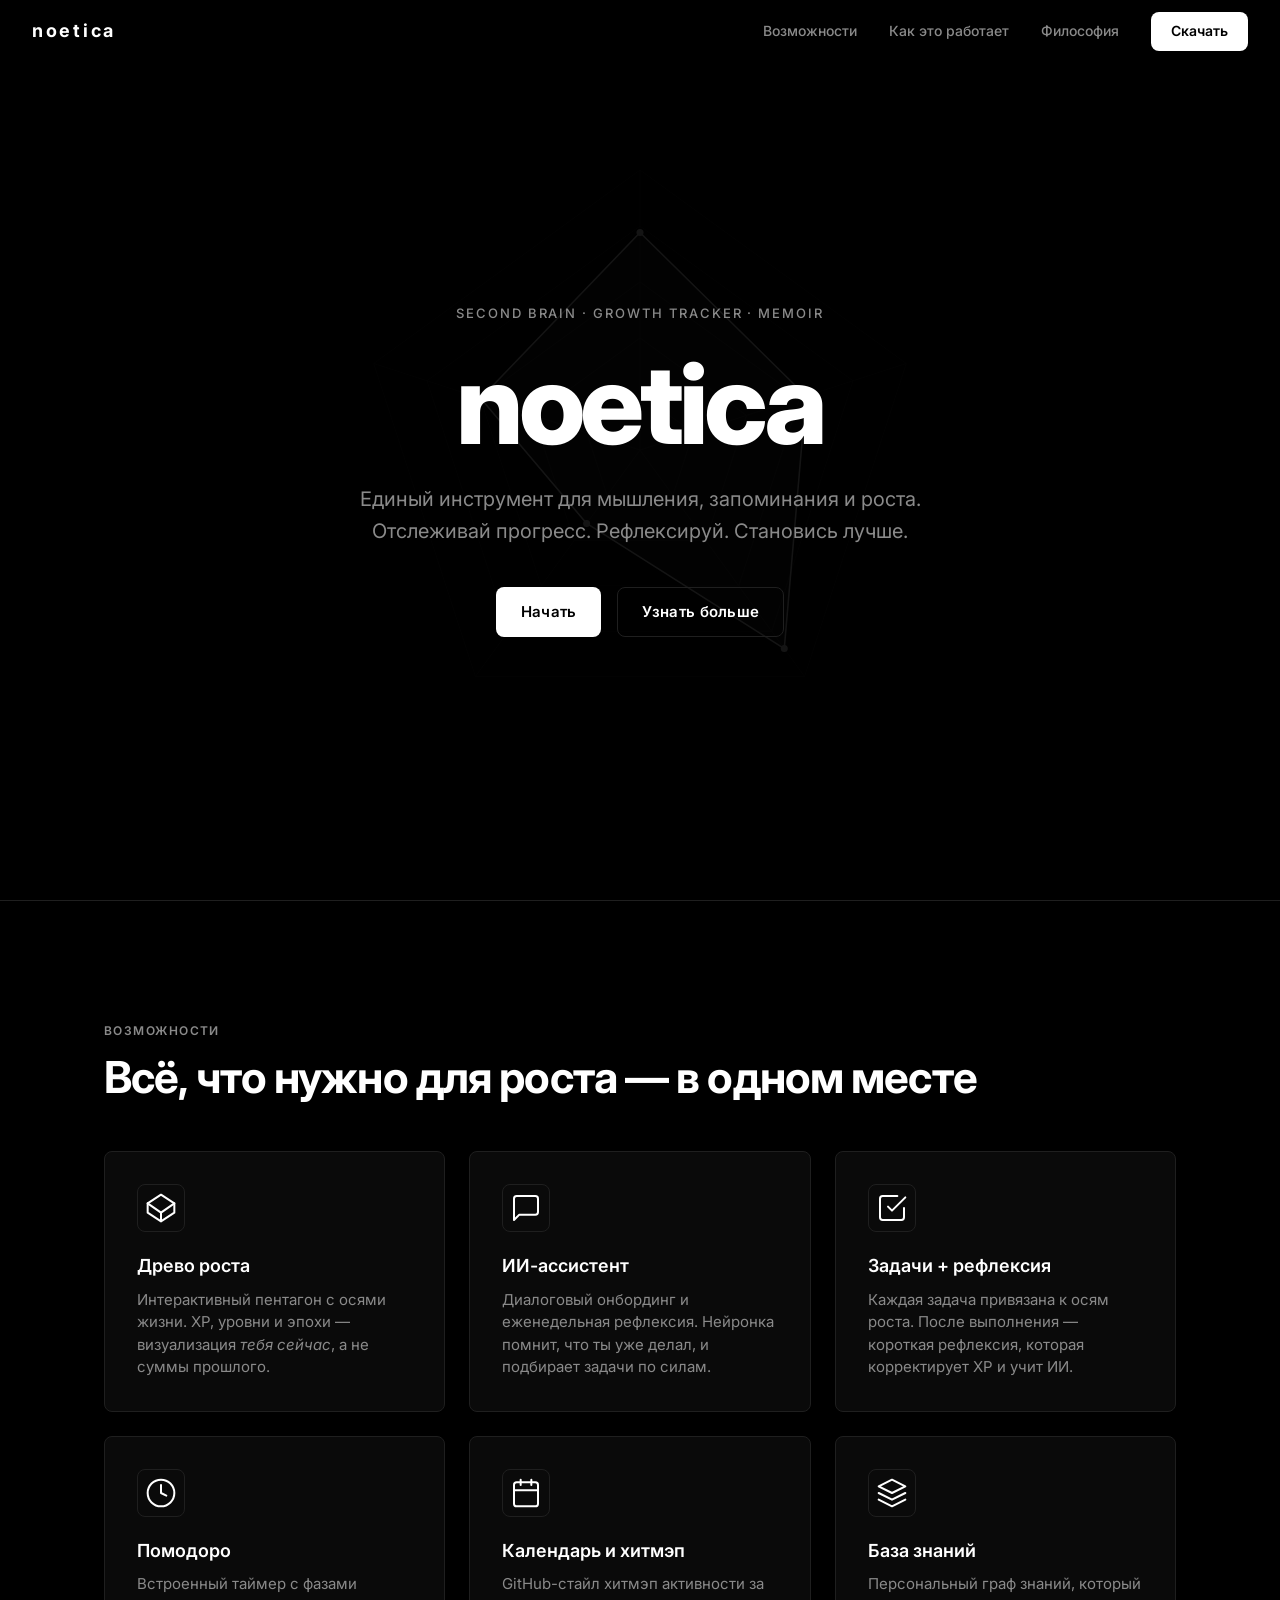
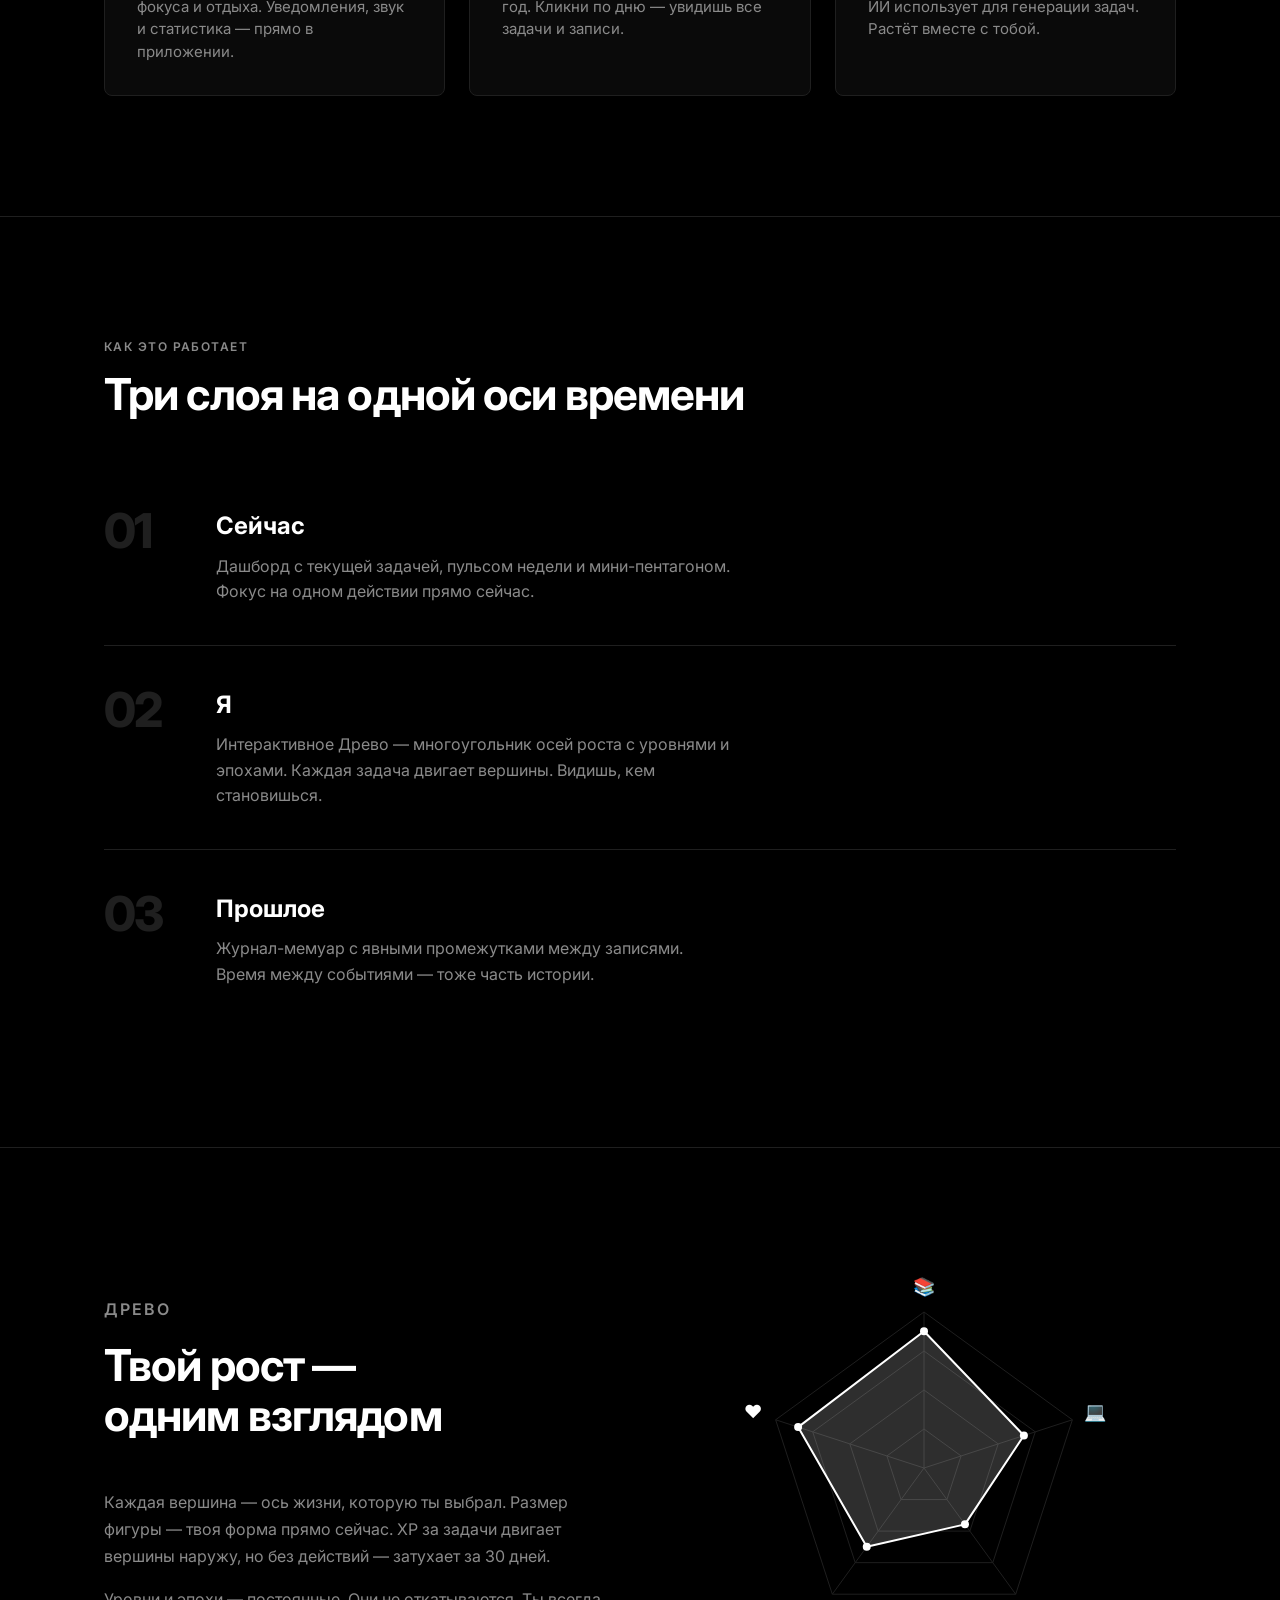
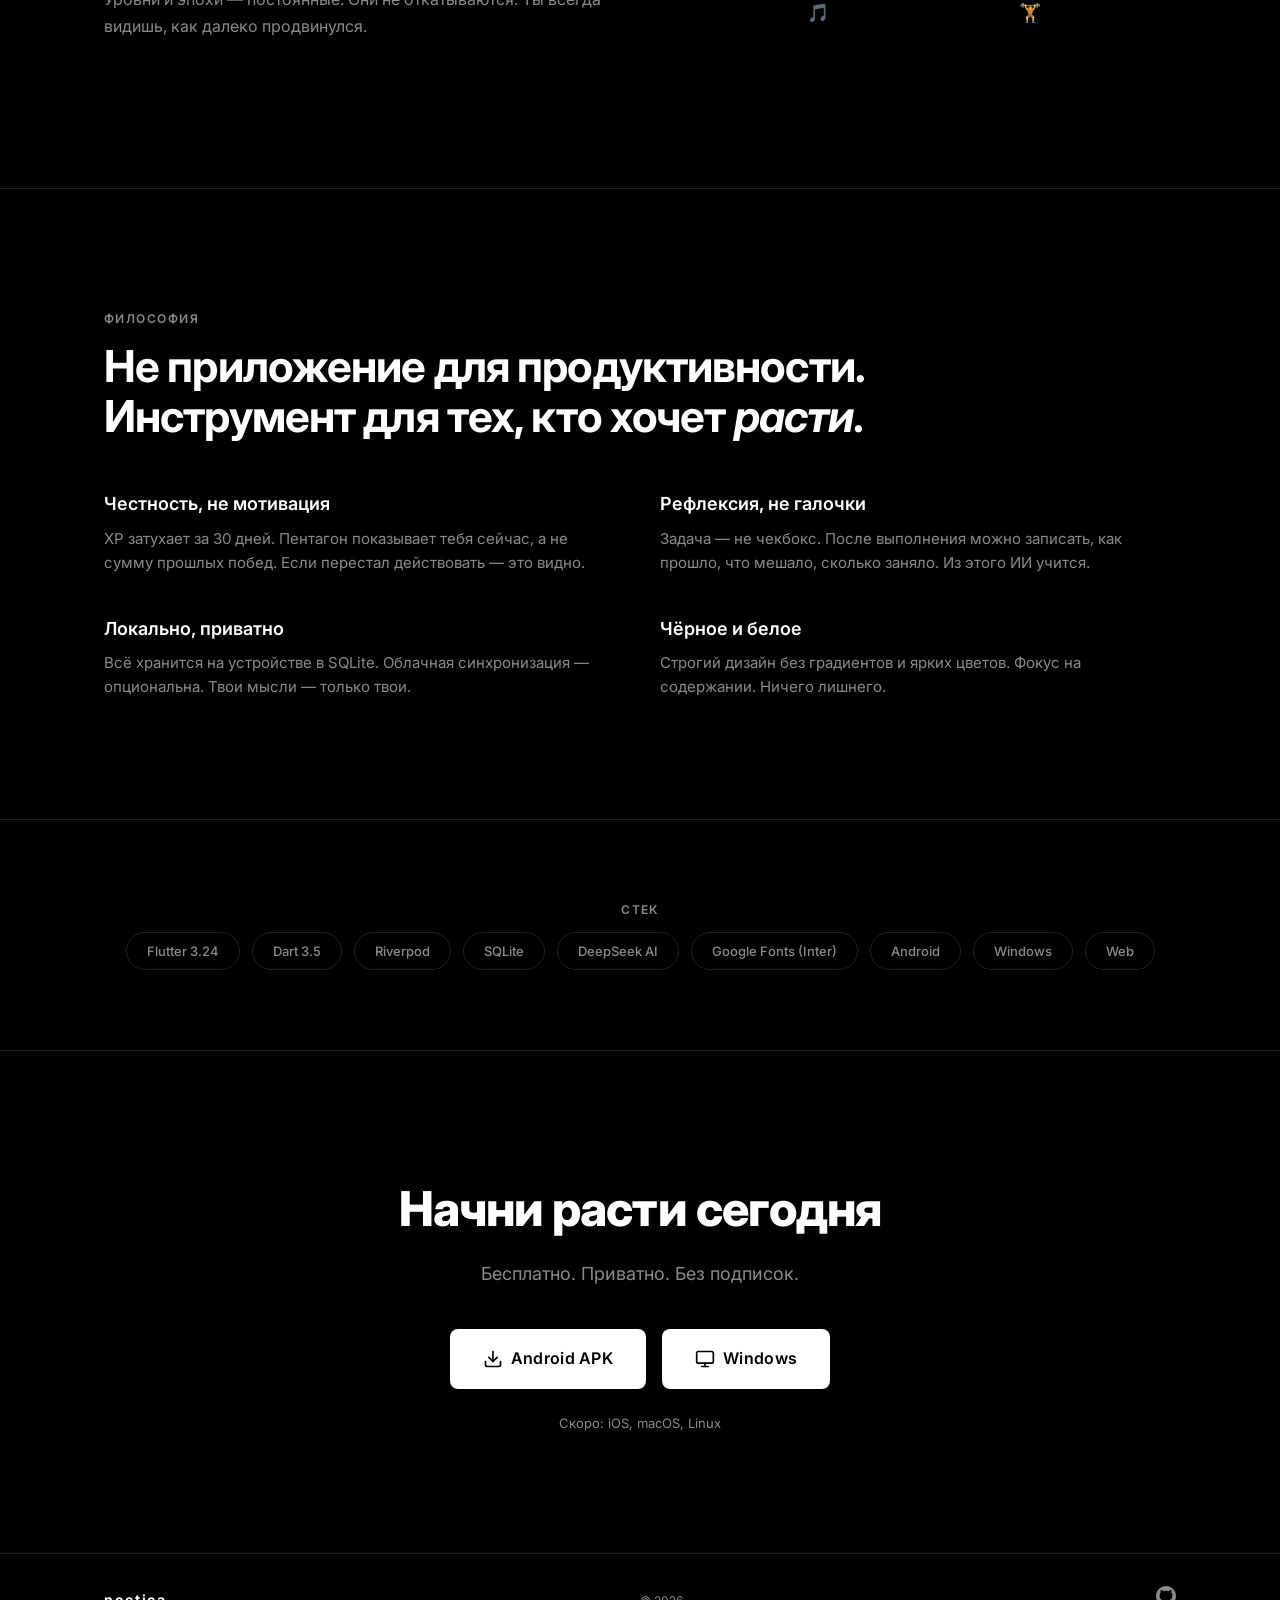
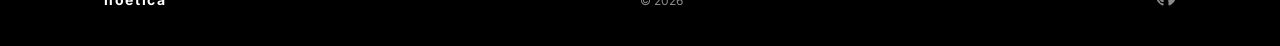
==== landing/index.html @ 99e58a85 "feat: add landing page for Noetica Static HTML/CSS/JS landing page showcasing the project: - Hero se" ====
<!DOCTYPE html>
<html lang="ru">
<head>
  <meta charset="UTF-8" />
  <meta name="viewport" content="width=device-width, initial-scale=1.0" />
  <title>Noetica — second brain, growth tracker, memoir</title>
  <meta name="description" content="Noetica — единый инструмент для мышления, запоминания и роста. Трекер личного развития с ИИ-ассистентом, пентагоном роста и системой задач." />
  <meta property="og:title" content="Noetica — second brain, growth tracker, memoir" />
  <meta property="og:description" content="Единый инструмент для мышления, запоминания и роста." />
  <meta property="og:type" content="website" />
  <link rel="preconnect" href="https://fonts.googleapis.com" />
  <link rel="preconnect" href="https://fonts.gstatic.com" crossorigin />
  <link href="https://fonts.googleapis.com/css2?family=Inter:wght@300;400;500;600;700;800&display=swap" rel="stylesheet" />
  <link rel="stylesheet" href="style.css" />
</head>
<body>

  <!-- ═══════════ NAV ═══════════ -->
  <nav class="nav" id="nav">
    <a href="#" class="nav__logo">noetica</a>
    <div class="nav__links">
      <a href="#features">Возможности</a>
      <a href="#how">Как это работает</a>
      <a href="#philosophy">Философия</a>
      <a href="#download" class="nav__cta">Скачать</a>
    </div>
    <button class="nav__burger" id="burger" aria-label="Menu">
      <span></span><span></span><span></span>
    </button>
  </nav>

  <!-- ═══════════ MOBILE MENU ═══════════ -->
  <div class="mobile-menu" id="mobileMenu">
    <a href="#features">Возможности</a>
    <a href="#how">Как это работает</a>
    <a href="#philosophy">Философия</a>
    <a href="#download" class="nav__cta">Скачать</a>
  </div>

  <!-- ═══════════ HERO ═══════════ -->
  <header class="hero" id="hero">
    <div class="hero__content">
      <p class="hero__tag">second brain &middot; growth tracker &middot; memoir</p>
      <h1 class="hero__title">
        <span class="hero__n">n</span>oetica
      </h1>
      <p class="hero__sub">
        Единый инструмент для мышления, запоминания и роста.
        <br/>Отслеживай прогресс. Рефлексируй. Становись лучше.
      </p>
      <div class="hero__actions">
        <a href="#download" class="btn btn--primary">Начать</a>
        <a href="#features" class="btn btn--ghost">Узнать больше</a>
      </div>
    </div>

    <!-- Animated pentagon canvas -->
    <canvas id="pentagonCanvas" class="hero__canvas"></canvas>
  </header>

  <!-- ═══════════ FEATURES ═══════════ -->
  <section class="features" id="features">
    <div class="container">
      <p class="section-tag">Возможности</p>
      <h2 class="section-title">Всё, что нужно для роста&nbsp;&mdash; в&nbsp;одном&nbsp;месте</h2>

      <div class="features__grid">

        <div class="feature-card" data-anim="fade-up">
          <div class="feature-card__icon">
            <svg width="32" height="32" viewBox="0 0 24 24" fill="none" stroke="currentColor" stroke-width="1.5" stroke-linecap="round" stroke-linejoin="round">
              <polygon points="12,2 22,8.5 22,15.5 12,22 2,15.5 2,8.5"/>
              <line x1="12" y1="22" x2="12" y2="15.5"/>
              <line x1="22" y1="8.5" x2="12" y2="15.5"/>
              <line x1="2" y1="8.5" x2="12" y2="15.5"/>
            </svg>
          </div>
          <h3>Древо роста</h3>
          <p>Интерактивный пентагон с осями жизни. XP, уровни и эпохи &mdash; визуализация <em>тебя сейчас</em>, а не суммы прошлого.</p>
        </div>

        <div class="feature-card" data-anim="fade-up">
          <div class="feature-card__icon">
            <svg width="32" height="32" viewBox="0 0 24 24" fill="none" stroke="currentColor" stroke-width="1.5" stroke-linecap="round" stroke-linejoin="round">
              <path d="M21 15a2 2 0 0 1-2 2H7l-4 4V5a2 2 0 0 1 2-2h14a2 2 0 0 1 2 2z"/>
            </svg>
          </div>
          <h3>ИИ-ассистент</h3>
          <p>Диалоговый онбординг и еженедельная рефлексия. Нейронка помнит, что ты уже делал, и подбирает задачи по силам.</p>
        </div>

        <div class="feature-card" data-anim="fade-up">
          <div class="feature-card__icon">
            <svg width="32" height="32" viewBox="0 0 24 24" fill="none" stroke="currentColor" stroke-width="1.5" stroke-linecap="round" stroke-linejoin="round">
              <path d="M9 11l3 3L22 4"/>
              <path d="M21 12v7a2 2 0 0 1-2 2H5a2 2 0 0 1-2-2V5a2 2 0 0 1 2-2h11"/>
            </svg>
          </div>
          <h3>Задачи + рефлексия</h3>
          <p>Каждая задача привязана к осям роста. После выполнения &mdash; короткая рефлексия, которая корректирует XP и учит ИИ.</p>
        </div>

        <div class="feature-card" data-anim="fade-up">
          <div class="feature-card__icon">
            <svg width="32" height="32" viewBox="0 0 24 24" fill="none" stroke="currentColor" stroke-width="1.5" stroke-linecap="round" stroke-linejoin="round">
              <circle cx="12" cy="12" r="10"/>
              <polyline points="12 6 12 12 16 14"/>
            </svg>
          </div>
          <h3>Помодоро</h3>
          <p>Встроенный таймер с фазами фокуса и отдыха. Уведомления, звук и статистика &mdash; прямо в приложении.</p>
        </div>

        <div class="feature-card" data-anim="fade-up">
          <div class="feature-card__icon">
            <svg width="32" height="32" viewBox="0 0 24 24" fill="none" stroke="currentColor" stroke-width="1.5" stroke-linecap="round" stroke-linejoin="round">
              <rect x="3" y="4" width="18" height="18" rx="2" ry="2"/>
              <line x1="16" y1="2" x2="16" y2="6"/>
              <line x1="8" y1="2" x2="8" y2="6"/>
              <line x1="3" y1="10" x2="21" y2="10"/>
            </svg>
          </div>
          <h3>Календарь и хитмэп</h3>
          <p>GitHub-стайл хитмэп активности за год. Кликни по дню &mdash; увидишь все задачи и записи.</p>
        </div>

        <div class="feature-card" data-anim="fade-up">
          <div class="feature-card__icon">
            <svg width="32" height="32" viewBox="0 0 24 24" fill="none" stroke="currentColor" stroke-width="1.5" stroke-linecap="round" stroke-linejoin="round">
              <path d="M12 2L2 7l10 5 10-5-10-5z"/>
              <path d="M2 17l10 5 10-5"/>
              <path d="M2 12l10 5 10-5"/>
            </svg>
          </div>
          <h3>База знаний</h3>
          <p>Персональный граф знаний, который ИИ использует для генерации задач. Растёт вместе с тобой.</p>
        </div>

      </div>
    </div>
  </section>

  <!-- ═══════════ HOW IT WORKS ═══════════ -->
  <section class="how" id="how">
    <div class="container">
      <p class="section-tag">Как это работает</p>
      <h2 class="section-title">Три&nbsp;слоя на&nbsp;одной оси&nbsp;времени</h2>

      <div class="how__timeline">

        <div class="how__step" data-anim="fade-left">
          <div class="how__number">01</div>
          <div class="how__body">
            <h3>Сейчас</h3>
            <p>Дашборд с текущей задачей, пульсом недели и мини-пентагоном. Фокус на одном действии прямо сейчас.</p>
          </div>
        </div>

        <div class="how__step" data-anim="fade-left">
          <div class="how__number">02</div>
          <div class="how__body">
            <h3>Я</h3>
            <p>Интерактивное Древо &mdash; многоугольник осей роста с уровнями и эпохами. Каждая задача двигает вершины. Видишь, кем становишься.</p>
          </div>
        </div>

        <div class="how__step" data-anim="fade-left">
          <div class="how__number">03</div>
          <div class="how__body">
            <h3>Прошлое</h3>
            <p>Журнал-мемуар с явными промежутками между записями. Время между событиями &mdash; тоже часть истории.</p>
          </div>
        </div>

      </div>
    </div>
  </section>

  <!-- ═══════════ PENTAGON SHOWCASE ═══════════ -->
  <section class="showcase">
    <div class="container showcase__inner">
      <div class="showcase__text" data-anim="fade-up">
        <p class="section-tag">Древо</p>
        <h2 class="section-title">Твой рост &mdash;<br/>одним&nbsp;взглядом</h2>
        <p>Каждая вершина &mdash; ось жизни, которую ты выбрал. Размер фигуры &mdash; твоя форма прямо сейчас. XP за задачи двигает вершины наружу, но без действий &mdash; затухает за 30 дней.</p>
        <p>Уровни и эпохи &mdash; постоянные. Они не откатываются. Ты всегда видишь, как далеко продвинулся.</p>
      </div>
      <div class="showcase__visual">
        <canvas id="showcaseCanvas" class="showcase__canvas"></canvas>
      </div>
    </div>
  </section>

  <!-- ═══════════ PHILOSOPHY ═══════════ -->
  <section class="philosophy" id="philosophy">
    <div class="container">
      <p class="section-tag">Философия</p>
      <h2 class="section-title">Не&nbsp;приложение для&nbsp;продуктивности.<br/>Инструмент для&nbsp;тех, кто&nbsp;хочет <em>расти</em>.</h2>

      <div class="philosophy__grid">
        <div class="philosophy__item" data-anim="fade-up">
          <h3>Честность, не мотивация</h3>
          <p>XP затухает за 30 дней. Пентагон показывает тебя сейчас, а не сумму прошлых побед. Если перестал действовать &mdash; это видно.</p>
        </div>
        <div class="philosophy__item" data-anim="fade-up">
          <h3>Рефлексия, не галочки</h3>
          <p>Задача &mdash; не чекбокс. После выполнения можно записать, как прошло, что мешало, сколько заняло. Из этого ИИ учится.</p>
        </div>
        <div class="philosophy__item" data-anim="fade-up">
          <h3>Локально, приватно</h3>
          <p>Всё хранится на устройстве в SQLite. Облачная синхронизация &mdash; опциональна. Твои мысли &mdash; только твои.</p>
        </div>
        <div class="philosophy__item" data-anim="fade-up">
          <h3>Чёрное и белое</h3>
          <p>Строгий дизайн без градиентов и ярких цветов. Фокус на содержании. Ничего лишнего.</p>
        </div>
      </div>
    </div>
  </section>

  <!-- ═══════════ STACK ═══════════ -->
  <section class="stack">
    <div class="container">
      <p class="section-tag">Стек</p>
      <div class="stack__pills">
        <span>Flutter 3.24</span>
        <span>Dart 3.5</span>
        <span>Riverpod</span>
        <span>SQLite</span>
        <span>DeepSeek AI</span>
        <span>Google Fonts (Inter)</span>
        <span>Android</span>
        <span>Windows</span>
        <span>Web</span>
      </div>
    </div>
  </section>

  <!-- ═══════════ CTA / DOWNLOAD ═══════════ -->
  <section class="download" id="download">
    <div class="container download__inner">
      <h2 class="download__title">Начни расти сегодня</h2>
      <p class="download__sub">Бесплатно. Приватно. Без подписок.</p>
      <div class="download__buttons">
        <a href="#" class="btn btn--primary btn--lg">
          <svg width="20" height="20" viewBox="0 0 24 24" fill="none" stroke="currentColor" stroke-width="2" stroke-linecap="round" stroke-linejoin="round"><path d="M21 15v4a2 2 0 0 1-2 2H5a2 2 0 0 1-2-2v-4"/><polyline points="7 10 12 15 17 10"/><line x1="12" y1="15" x2="12" y2="3"/></svg>
          Android APK
        </a>
        <a href="#" class="btn btn--primary btn--lg">
          <svg width="20" height="20" viewBox="0 0 24 24" fill="none" stroke="currentColor" stroke-width="2" stroke-linecap="round" stroke-linejoin="round"><rect x="2" y="3" width="20" height="14" rx="2" ry="2"/><line x1="8" y1="21" x2="16" y2="21"/><line x1="12" y1="17" x2="12" y2="21"/></svg>
          Windows
        </a>
      </div>
      <p class="download__note">Скоро: iOS, macOS, Linux</p>
    </div>
  </section>

  <!-- ═══════════ FOOTER ═══════════ -->
  <footer class="footer">
    <div class="container footer__inner">
      <span class="footer__logo">noetica</span>
      <span class="footer__copy">&copy; 2026</span>
      <a href="https://github.com/gamegroyvi/noetica" class="footer__gh" target="_blank" rel="noopener">
        <svg width="20" height="20" viewBox="0 0 24 24" fill="currentColor"><path d="M12 0c-6.626 0-12 5.373-12 12 0 5.302 3.438 9.8 8.207 11.387.599.111.793-.261.793-.577v-2.234c-3.338.726-4.033-1.416-4.033-1.416-.546-1.387-1.333-1.756-1.333-1.756-1.089-.745.083-.729.083-.729 1.205.084 1.839 1.237 1.839 1.237 1.07 1.834 2.807 1.304 3.492.997.107-.775.418-1.305.762-1.604-2.665-.305-5.467-1.334-5.467-5.931 0-1.311.469-2.381 1.236-3.221-.124-.303-.535-1.524.117-3.176 0 0 1.008-.322 3.301 1.23.957-.266 1.983-.399 3.003-.404 1.02.005 2.047.138 3.006.404 2.291-1.552 3.297-1.23 3.297-1.23.653 1.653.242 2.874.118 3.176.77.84 1.235 1.911 1.235 3.221 0 4.609-2.807 5.624-5.479 5.921.43.372.823 1.102.823 2.222v3.293c0 .319.192.694.801.576 4.765-1.589 8.199-6.086 8.199-11.386 0-6.627-5.373-12-12-12z"/></svg>
      </a>
    </div>
  </footer>

  <script src="script.js"></script>
</body>
</html>
---- landing/style.css ----
/* ═══════════════════════════════════════════════════
   Noetica Landing — strict B&W, Inter, no gradients
   ═══════════════════════════════════════════════════ */

:root {
  --bg:      #000;
  --surface: #0a0a0a;
  --fg:      #fff;
  --muted:   #8a8a8a;
  --line:    #1f1f1f;
  --radius:  8px;
  --font:    'Inter', -apple-system, BlinkMacSystemFont, 'Segoe UI', sans-serif;
}

*, *::before, *::after { box-sizing: border-box; margin: 0; padding: 0; }

html {
  scroll-behavior: smooth;
  font-size: 16px;
  -webkit-font-smoothing: antialiased;
}

body {
  font-family: var(--font);
  background: var(--bg);
  color: var(--fg);
  line-height: 1.6;
  overflow-x: hidden;
}

a { color: inherit; text-decoration: none; }
em { font-style: italic; }

.container {
  max-width: 1120px;
  margin: 0 auto;
  padding: 0 24px;
}

/* ─── SECTION HELPERS ─── */
.section-tag {
  font-size: 0.75rem;
  font-weight: 600;
  letter-spacing: 0.12em;
  text-transform: uppercase;
  color: var(--muted);
  margin-bottom: 12px;
}

.section-title {
  font-size: clamp(1.75rem, 4vw, 2.75rem);
  font-weight: 700;
  line-height: 1.15;
  letter-spacing: -0.02em;
  margin-bottom: 48px;
}

/* ─── BUTTONS ─── */
.btn {
  display: inline-flex;
  align-items: center;
  gap: 8px;
  padding: 12px 24px;
  border-radius: var(--radius);
  font-size: 0.9375rem;
  font-weight: 600;
  letter-spacing: 0.02em;
  transition: all 0.2s ease;
  cursor: pointer;
  border: 1px solid transparent;
}

.btn--primary {
  background: var(--fg);
  color: var(--bg);
}
.btn--primary:hover {
  background: #e0e0e0;
}

.btn--ghost {
  background: transparent;
  color: var(--fg);
  border-color: var(--line);
}
.btn--ghost:hover {
  border-color: var(--muted);
}

.btn--lg {
  padding: 16px 32px;
  font-size: 1rem;
}

/* ═══════════ NAV ═══════════ */
.nav {
  position: fixed;
  top: 0; left: 0; right: 0;
  z-index: 100;
  display: flex;
  align-items: center;
  justify-content: space-between;
  padding: 0 32px;
  height: 64px;
  background: rgba(0, 0, 0, 0.8);
  backdrop-filter: blur(12px);
  -webkit-backdrop-filter: blur(12px);
  border-bottom: 1px solid var(--line);
  transition: background 0.3s;
}

.nav__logo {
  font-size: 1.125rem;
  font-weight: 700;
  letter-spacing: 0.15em;
}

.nav__links {
  display: flex;
  align-items: center;
  gap: 32px;
}

.nav__links a {
  font-size: 0.875rem;
  font-weight: 500;
  color: var(--muted);
  transition: color 0.2s;
}
.nav__links a:hover { color: var(--fg); }

.nav__links .nav__cta {
  color: var(--bg);
  background: var(--fg);
  padding: 8px 20px;
  border-radius: var(--radius);
  font-weight: 600;
}
.nav__links .nav__cta:hover { background: #e0e0e0; }

.nav__burger {
  display: none;
  flex-direction: column;
  gap: 5px;
  background: none;
  border: none;
  cursor: pointer;
  padding: 4px;
}
.nav__burger span {
  display: block;
  width: 24px;
  height: 2px;
  background: var(--fg);
  border-radius: 1px;
  transition: all 0.3s;
}

.mobile-menu {
  display: none;
  position: fixed;
  top: 64px;
  left: 0; right: 0;
  z-index: 99;
  background: rgba(0, 0, 0, 0.95);
  backdrop-filter: blur(12px);
  padding: 24px 32px;
  flex-direction: column;
  gap: 20px;
  border-bottom: 1px solid var(--line);
}
.mobile-menu a {
  font-size: 1rem;
  font-weight: 500;
  color: var(--muted);
}
.mobile-menu a:hover { color: var(--fg); }
.mobile-menu .nav__cta {
  display: inline-block;
  color: var(--bg);
  background: var(--fg);
  padding: 10px 24px;
  border-radius: var(--radius);
  font-weight: 600;
  text-align: center;
}

.mobile-menu.open { display: flex; }

@media (max-width: 768px) {
  .nav__links { display: none; }
  .nav__burger { display: flex; }
}

/* ═══════════ HERO ═══════════ */
.hero {
  position: relative;
  min-height: 100vh;
  display: flex;
  align-items: center;
  justify-content: center;
  padding: 120px 24px 80px;
  overflow: hidden;
}

.hero__canvas {
  position: absolute;
  top: 50%;
  left: 50%;
  transform: translate(-50%, -50%);
  width: 600px;
  height: 600px;
  opacity: 0.08;
  pointer-events: none;
}

.hero__content {
  position: relative;
  z-index: 2;
  text-align: center;
  max-width: 680px;
}

.hero__tag {
  font-size: 0.8125rem;
  font-weight: 500;
  letter-spacing: 0.15em;
  text-transform: uppercase;
  color: var(--muted);
  margin-bottom: 24px;
}

.hero__title {
  font-size: clamp(3.5rem, 10vw, 7rem);
  font-weight: 800;
  letter-spacing: -0.04em;
  line-height: 1;
  margin-bottom: 24px;
}

.hero__n {
  display: inline-block;
  animation: pulseN 3s ease-in-out infinite;
}

@keyframes pulseN {
  0%, 100% { opacity: 1; }
  50%      { opacity: 0.5; }
}

.hero__sub {
  font-size: clamp(1rem, 2vw, 1.25rem);
  color: var(--muted);
  line-height: 1.6;
  margin-bottom: 40px;
}

.hero__actions {
  display: flex;
  gap: 16px;
  justify-content: center;
  flex-wrap: wrap;
}

/* ═══════════ FEATURES ═══════════ */
.features {
  padding: 120px 0;
  border-top: 1px solid var(--line);
}

.features__grid {
  display: grid;
  grid-template-columns: repeat(3, 1fr);
  gap: 24px;
}

.feature-card {
  background: var(--surface);
  border: 1px solid var(--line);
  border-radius: var(--radius);
  padding: 32px;
  transition: border-color 0.3s, transform 0.3s;
}
.feature-card:hover {
  border-color: var(--muted);
  transform: translateY(-2px);
}

.feature-card__icon {
  width: 48px;
  height: 48px;
  display: flex;
  align-items: center;
  justify-content: center;
  border: 1px solid var(--line);
  border-radius: var(--radius);
  margin-bottom: 20px;
  color: var(--fg);
}

.feature-card h3 {
  font-size: 1.125rem;
  font-weight: 600;
  margin-bottom: 8px;
}

.feature-card p {
  font-size: 0.9375rem;
  color: var(--muted);
  line-height: 1.5;
}

@media (max-width: 900px) {
  .features__grid { grid-template-columns: repeat(2, 1fr); }
}
@media (max-width: 560px) {
  .features__grid { grid-template-columns: 1fr; }
}

/* ═══════════ HOW IT WORKS ═══════════ */
.how {
  padding: 120px 0;
  border-top: 1px solid var(--line);
}

.how__timeline {
  display: flex;
  flex-direction: column;
  gap: 0;
}

.how__step {
  display: flex;
  gap: 32px;
  padding: 40px 0;
  border-bottom: 1px solid var(--line);
  align-items: flex-start;
}
.how__step:last-child { border-bottom: none; }

.how__number {
  font-size: 3rem;
  font-weight: 800;
  color: var(--line);
  letter-spacing: -0.04em;
  min-width: 80px;
  line-height: 1;
}

.how__body h3 {
  font-size: 1.5rem;
  font-weight: 700;
  margin-bottom: 8px;
}

.how__body p {
  font-size: 1rem;
  color: var(--muted);
  max-width: 520px;
  line-height: 1.6;
}

@media (max-width: 560px) {
  .how__step { flex-direction: column; gap: 12px; }
  .how__number { font-size: 2rem; }
}

/* ═══════════ SHOWCASE ═══════════ */
.showcase {
  padding: 120px 0;
  border-top: 1px solid var(--line);
}

.showcase__inner {
  display: grid;
  grid-template-columns: 1fr 1fr;
  gap: 64px;
  align-items: center;
}

.showcase__text p {
  font-size: 1rem;
  color: var(--muted);
  line-height: 1.7;
  margin-bottom: 16px;
}
.showcase__text p:last-child { margin-bottom: 0; }

.showcase__visual {
  display: flex;
  justify-content: center;
  align-items: center;
}

.showcase__canvas {
  width: 400px;
  height: 400px;
}

@media (max-width: 768px) {
  .showcase__inner {
    grid-template-columns: 1fr;
    gap: 40px;
  }
  .showcase__canvas { width: 300px; height: 300px; }
}

/* ═══════════ PHILOSOPHY ═══════════ */
.philosophy {
  padding: 120px 0;
  border-top: 1px solid var(--line);
}

.philosophy__grid {
  display: grid;
  grid-template-columns: repeat(2, 1fr);
  gap: 40px;
}

.philosophy__item h3 {
  font-size: 1.125rem;
  font-weight: 600;
  margin-bottom: 8px;
}

.philosophy__item p {
  font-size: 0.9375rem;
  color: var(--muted);
  line-height: 1.6;
}

@media (max-width: 600px) {
  .philosophy__grid { grid-template-columns: 1fr; }
}

/* ═══════════ STACK ═══════════ */
.stack {
  padding: 80px 0;
  border-top: 1px solid var(--line);
  text-align: center;
}

.stack__pills {
  display: flex;
  flex-wrap: wrap;
  gap: 12px;
  justify-content: center;
  margin-top: 8px;
}

.stack__pills span {
  display: inline-block;
  padding: 8px 20px;
  border: 1px solid var(--line);
  border-radius: 999px;
  font-size: 0.8125rem;
  font-weight: 500;
  color: var(--muted);
  transition: border-color 0.2s, color 0.2s;
}
.stack__pills span:hover {
  border-color: var(--muted);
  color: var(--fg);
}

/* ═══════════ DOWNLOAD ═══════════ */
.download {
  padding: 120px 0;
  border-top: 1px solid var(--line);
  text-align: center;
}

.download__title {
  font-size: clamp(2rem, 5vw, 3rem);
  font-weight: 800;
  letter-spacing: -0.02em;
  margin-bottom: 12px;
}

.download__sub {
  font-size: 1.125rem;
  color: var(--muted);
  margin-bottom: 40px;
}

.download__buttons {
  display: flex;
  gap: 16px;
  justify-content: center;
  flex-wrap: wrap;
}

.download__note {
  margin-top: 24px;
  font-size: 0.8125rem;
  color: var(--muted);
}

/* ═══════════ FOOTER ═══════════ */
.footer {
  padding: 32px 0;
  border-top: 1px solid var(--line);
}

.footer__inner {
  display: flex;
  align-items: center;
  justify-content: space-between;
}

.footer__logo {
  font-weight: 700;
  letter-spacing: 0.12em;
  font-size: 0.875rem;
}

.footer__copy {
  font-size: 0.75rem;
  color: var(--muted);
}

.footer__gh {
  color: var(--muted);
  transition: color 0.2s;
}
.footer__gh:hover { color: var(--fg); }

/* ═══════════ ANIMATIONS ═══════════ */
[data-anim] {
  opacity: 0;
  transform: translateY(24px);
  transition: opacity 0.7s ease, transform 0.7s ease;
}
[data-anim="fade-left"] {
  transform: translateX(-24px);
}
[data-anim].visible {
  opacity: 1;
  transform: translate(0, 0);
}

/* stagger children */
.features__grid [data-anim]:nth-child(1) { transition-delay: 0s; }
.features__grid [data-anim]:nth-child(2) { transition-delay: 0.08s; }
.features__grid [data-anim]:nth-child(3) { transition-delay: 0.16s; }
.features__grid [data-anim]:nth-child(4) { transition-delay: 0.24s; }
.features__grid [data-anim]:nth-child(5) { transition-delay: 0.32s; }
.features__grid [data-anim]:nth-child(6) { transition-delay: 0.40s; }

.philosophy__grid [data-anim]:nth-child(1) { transition-delay: 0s; }
.philosophy__grid [data-anim]:nth-child(2) { transition-delay: 0.1s; }
.philosophy__grid [data-anim]:nth-child(3) { transition-delay: 0.2s; }
.philosophy__grid [data-anim]:nth-child(4) { transition-delay: 0.3s; }

/* ═══════════ SCROLLBAR ═══════════ */
::-webkit-scrollbar { width: 6px; }
::-webkit-scrollbar-track { background: var(--bg); }
::-webkit-scrollbar-thumb { background: var(--line); border-radius: 3px; }
::-webkit-scrollbar-thumb:hover { background: var(--muted); }

/* ═══════════ SELECTION ═══════════ */
::selection {
  background: var(--fg);
  color: var(--bg);
}
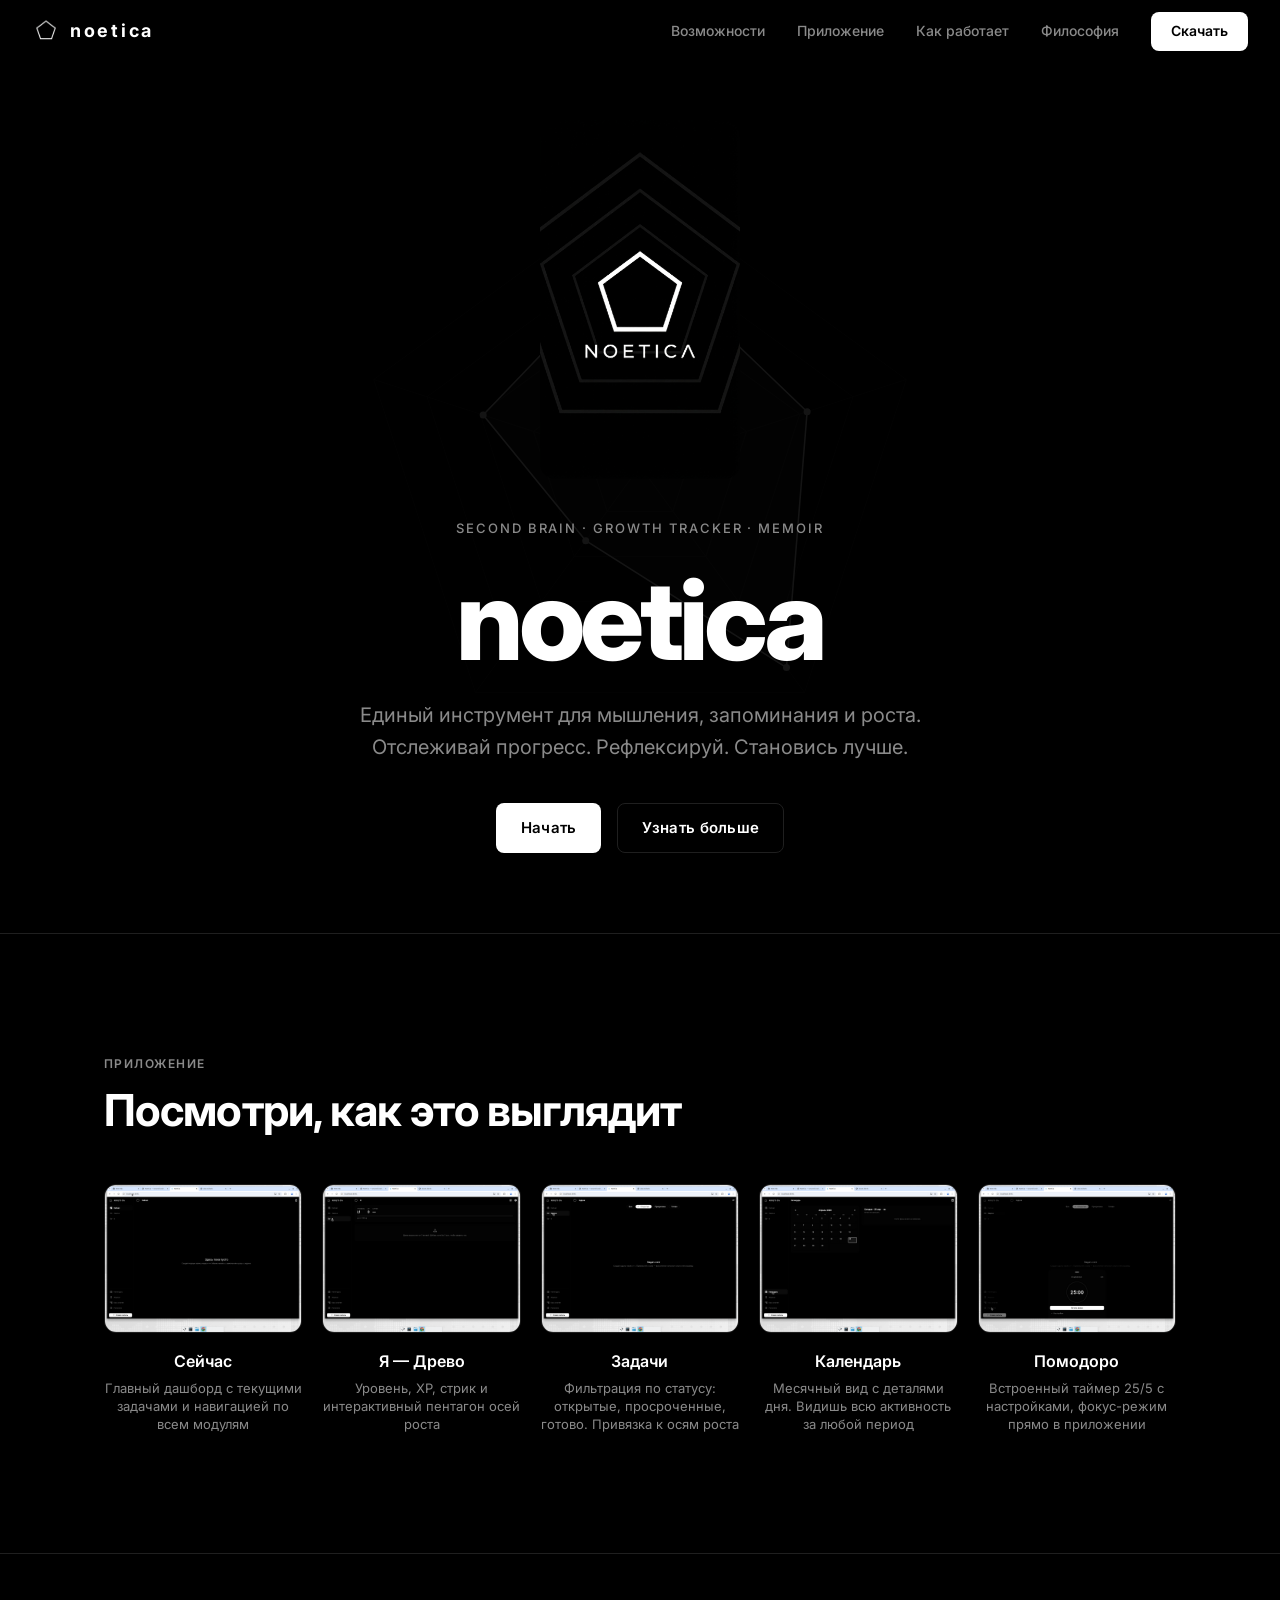
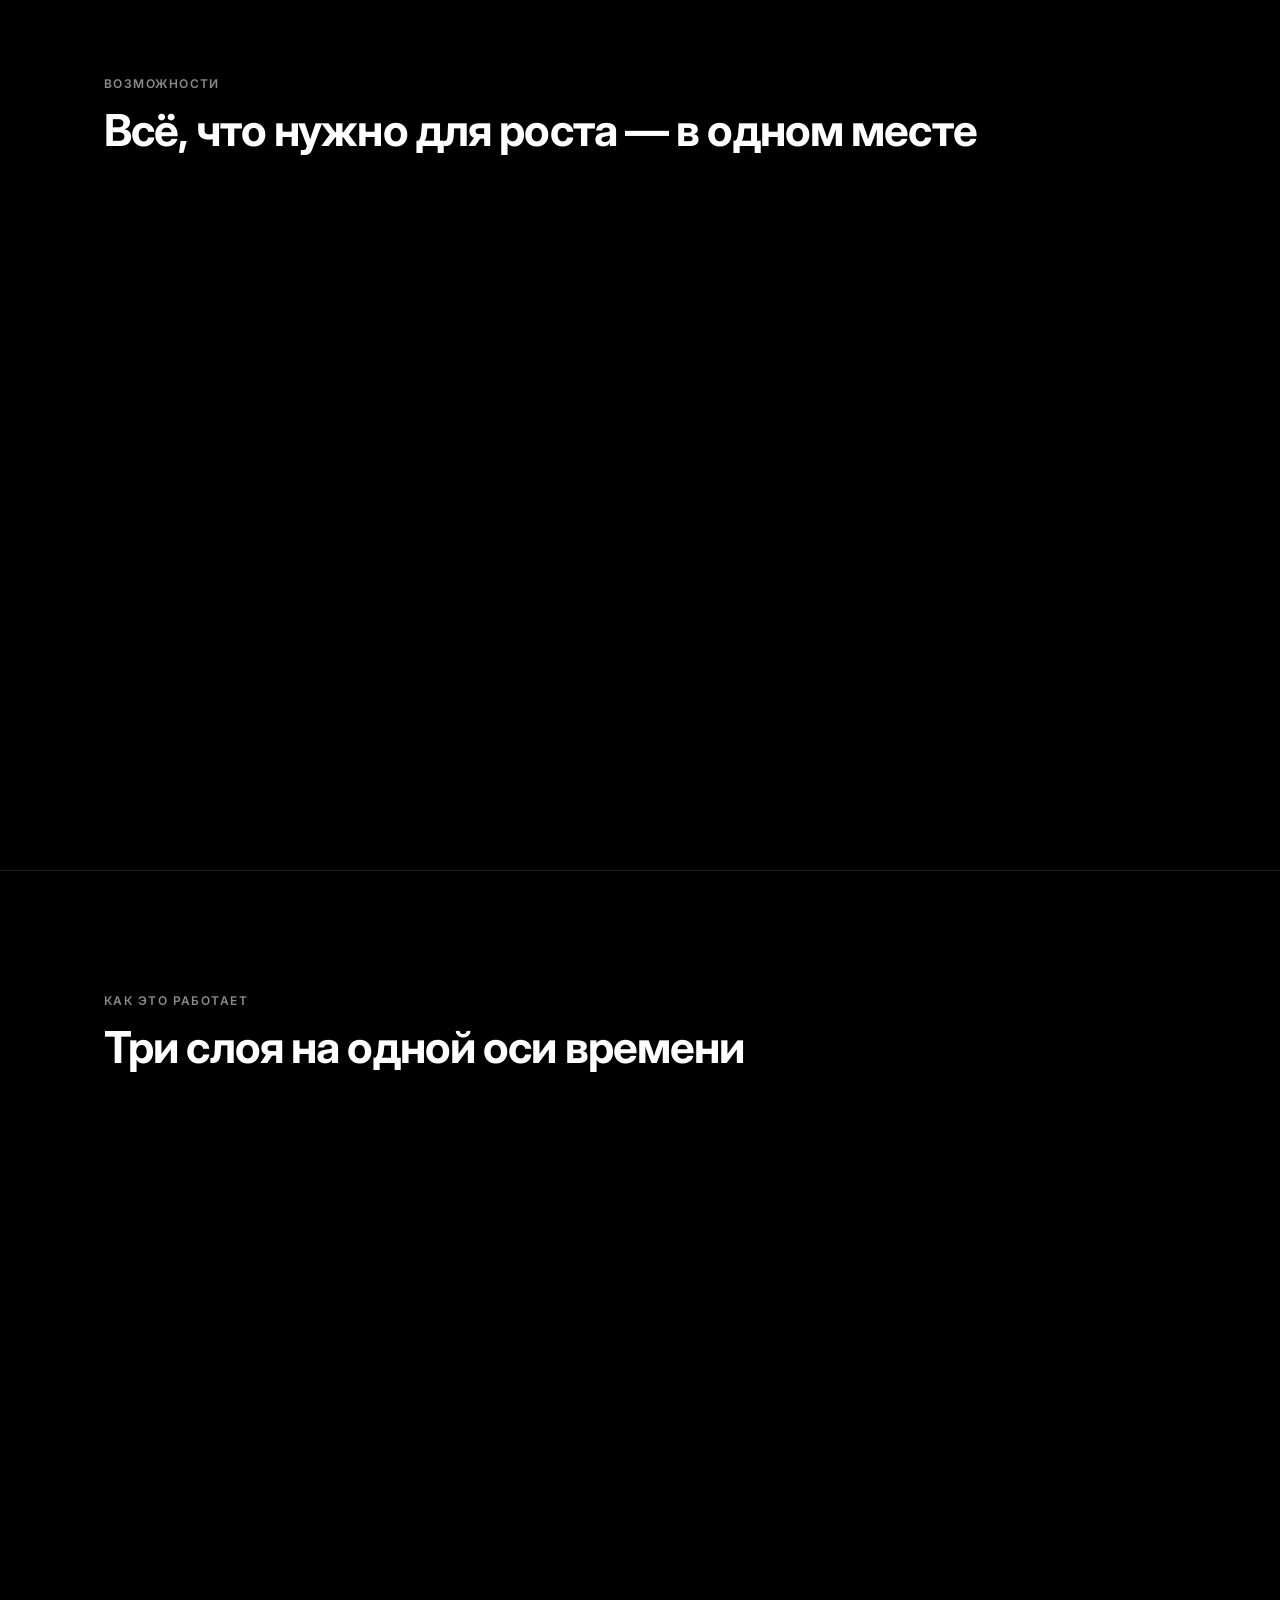
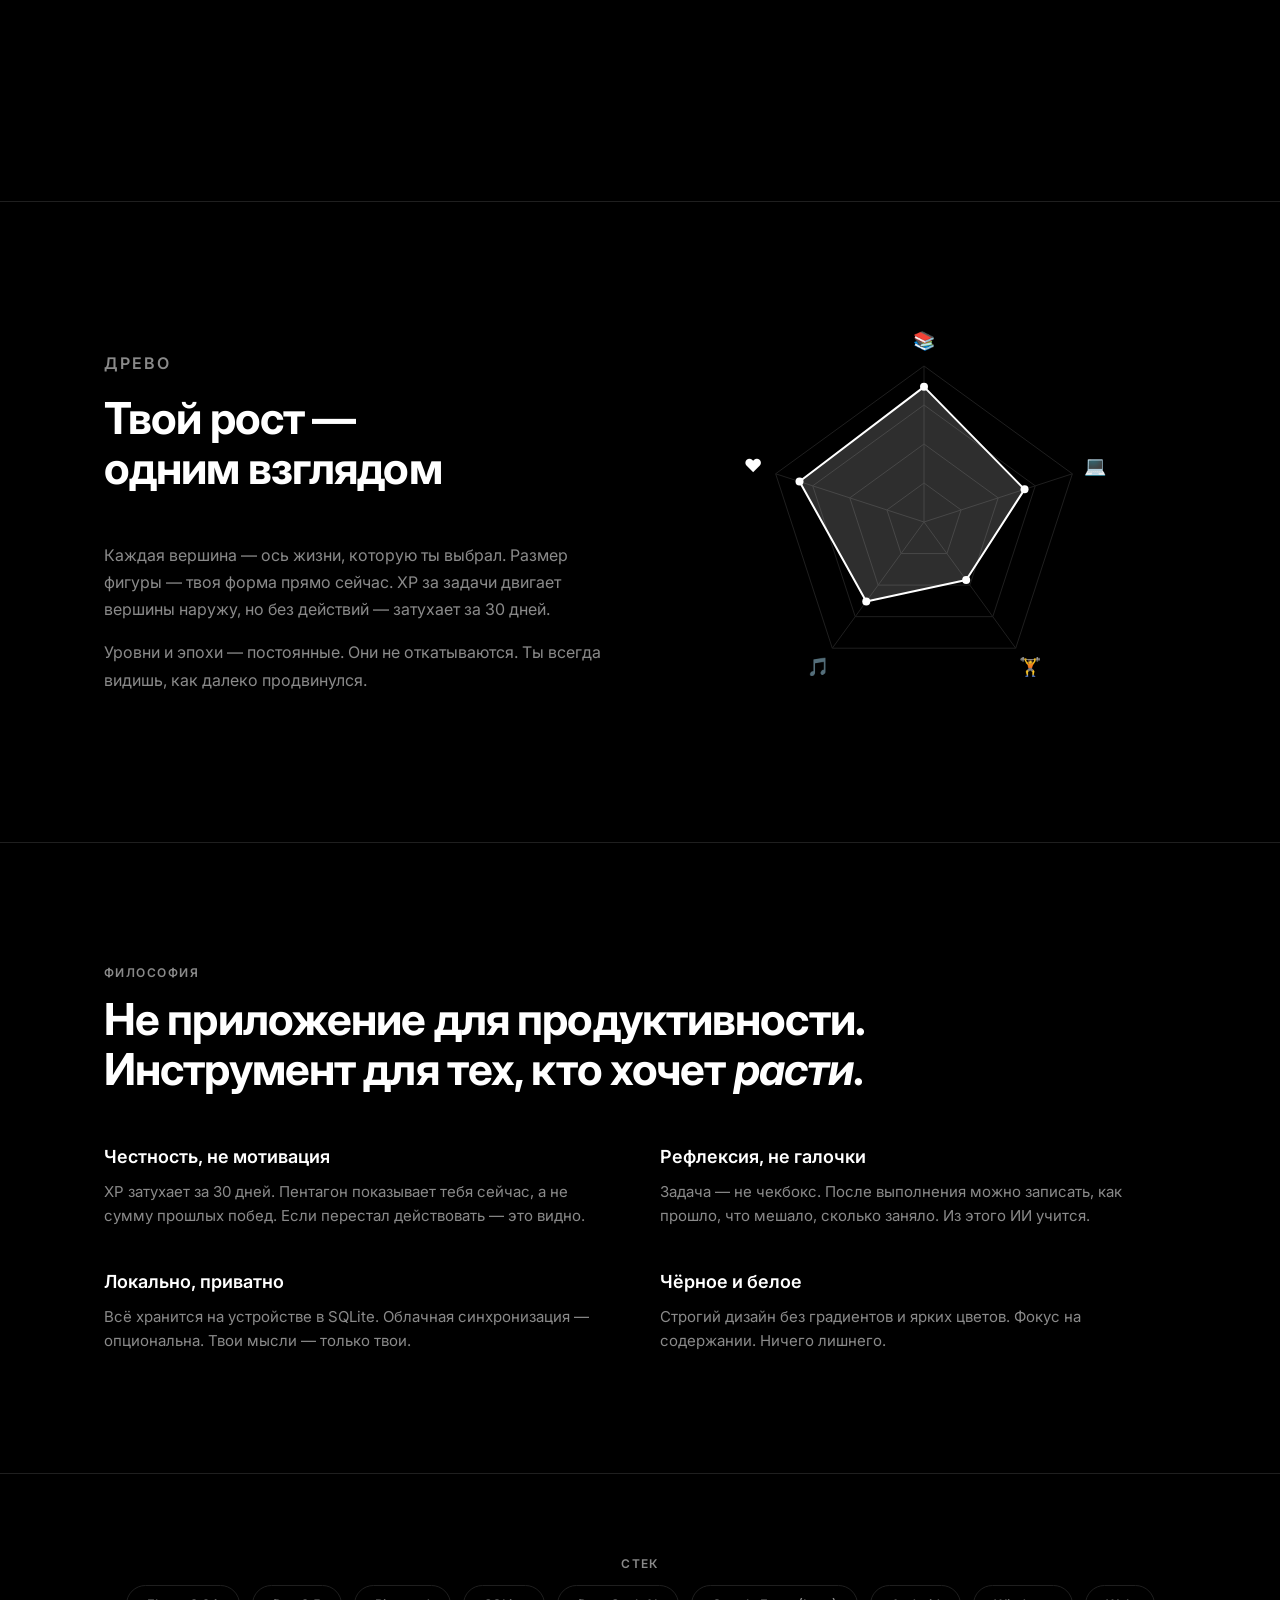
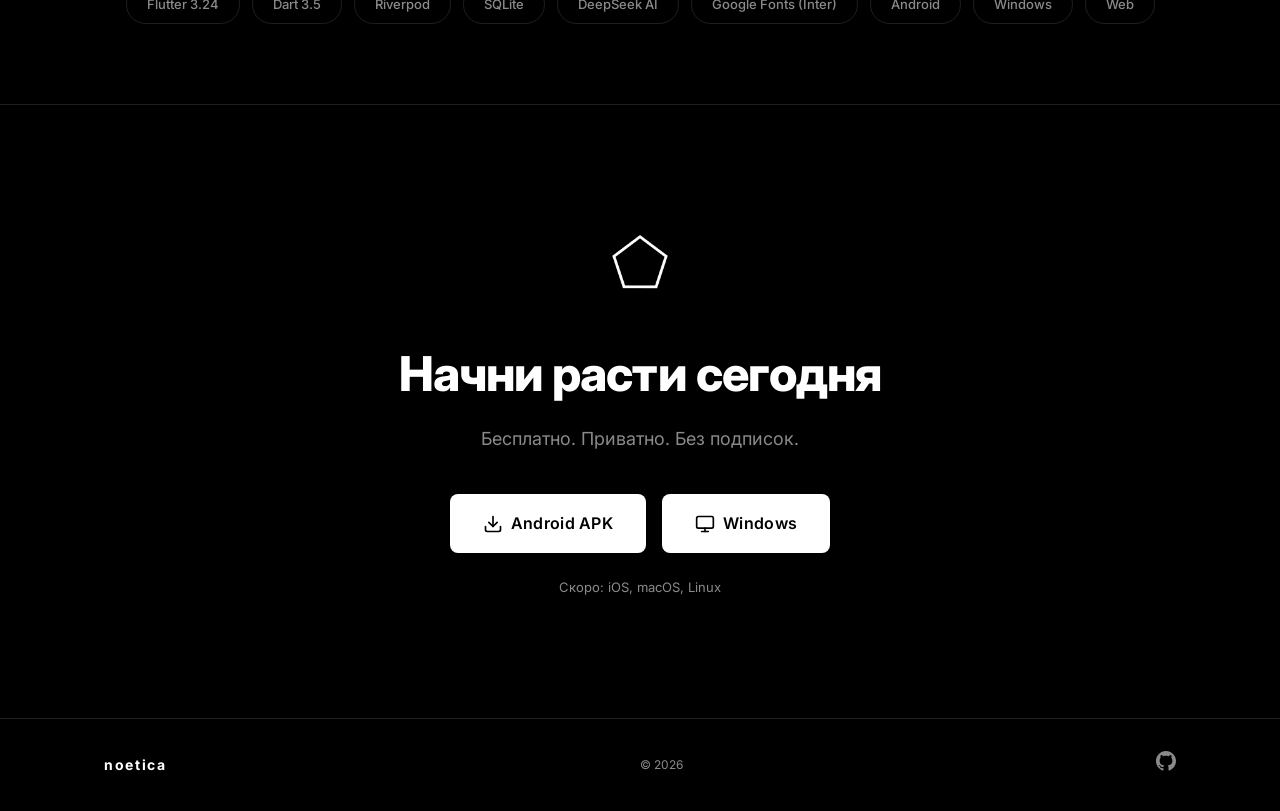
==== commit 965d3d80: "feat: add logo, app screenshots, and improved landing page - Added Noetica logo (icon + splash) to h" ====
--- a/landing/index.html
+++ b/landing/index.html
@@ -17,10 +17,14 @@
 
   <!-- ═══════════ NAV ═══════════ -->
   <nav class="nav" id="nav">
-    <a href="#" class="nav__logo">noetica</a>
+    <a href="#" class="nav__logo">
+      <img src="img/logo-icon.png" alt="Noetica" class="nav__logo-img" />
+      noetica
+    </a>
     <div class="nav__links">
       <a href="#features">Возможности</a>
-      <a href="#how">Как это работает</a>
+      <a href="#screens">Приложение</a>
+      <a href="#how">Как работает</a>
       <a href="#philosophy">Философия</a>
       <a href="#download" class="nav__cta">Скачать</a>
     </div>
@@ -32,7 +36,8 @@
   <!-- ═══════════ MOBILE MENU ═══════════ -->
   <div class="mobile-menu" id="mobileMenu">
     <a href="#features">Возможности</a>
-    <a href="#how">Как это работает</a>
+    <a href="#screens">Приложение</a>
+    <a href="#how">Как работает</a>
     <a href="#philosophy">Философия</a>
     <a href="#download" class="nav__cta">Скачать</a>
   </div>
@@ -40,10 +45,9 @@
   <!-- ═══════════ HERO ═══════════ -->
   <header class="hero" id="hero">
     <div class="hero__content">
+      <img src="img/logo-splash.png" alt="Noetica Logo" class="hero__logo" />
       <p class="hero__tag">second brain &middot; growth tracker &middot; memoir</p>
-      <h1 class="hero__title">
-        <span class="hero__n">n</span>oetica
-      </h1>
+      <h1 class="hero__title">noetica</h1>
       <p class="hero__sub">
         Единый инструмент для мышления, запоминания и роста.
         <br/>Отслеживай прогресс. Рефлексируй. Становись лучше.
@@ -57,6 +61,56 @@
     <!-- Animated pentagon canvas -->
     <canvas id="pentagonCanvas" class="hero__canvas"></canvas>
   </header>
+
+  <!-- ═══════════ APP SCREENSHOTS ═══════════ -->
+  <section class="screens" id="screens">
+    <div class="container">
+      <p class="section-tag">Приложение</p>
+      <h2 class="section-title">Посмотри, как это выглядит</h2>
+
+      <div class="screens__carousel">
+        <div class="screen-card" data-anim="fade-up">
+          <div class="screen-card__frame">
+            <img src="img/screen-dashboard.png" alt="Дашборд Сейчас" loading="lazy" />
+          </div>
+          <h3>Сейчас</h3>
+          <p>Главный дашборд с текущими задачами и навигацией по всем модулям</p>
+        </div>
+
+        <div class="screen-card" data-anim="fade-up">
+          <div class="screen-card__frame">
+            <img src="img/screen-self.png" alt="Экран Я — Древо роста" loading="lazy" />
+          </div>
+          <h3>Я — Древо</h3>
+          <p>Уровень, XP, стрик и интерактивный пентагон осей роста</p>
+        </div>
+
+        <div class="screen-card" data-anim="fade-up">
+          <div class="screen-card__frame">
+            <img src="img/screen-tasks.png" alt="Задачи" loading="lazy" />
+          </div>
+          <h3>Задачи</h3>
+          <p>Фильтрация по статусу: открытые, просроченные, готово. Привязка к осям роста</p>
+        </div>
+
+        <div class="screen-card" data-anim="fade-up">
+          <div class="screen-card__frame">
+            <img src="img/screen-calendar.png" alt="Календарь" loading="lazy" />
+          </div>
+          <h3>Календарь</h3>
+          <p>Месячный вид с деталями дня. Видишь всю активность за любой период</p>
+        </div>
+
+        <div class="screen-card" data-anim="fade-up">
+          <div class="screen-card__frame">
+            <img src="img/screen-pomodoro.png" alt="Помодоро таймер" loading="lazy" />
+          </div>
+          <h3>Помодоро</h3>
+          <p>Встроенный таймер 25/5 с настройками, фокус-режим прямо в приложении</p>
+        </div>
+      </div>
+    </div>
+  </section>
 
   <!-- ═══════════ FEATURES ═══════════ -->
   <section class="features" id="features">
@@ -239,6 +293,7 @@
   <!-- ═══════════ CTA / DOWNLOAD ═══════════ -->
   <section class="download" id="download">
     <div class="container download__inner">
+      <img src="img/logo-icon.png" alt="Noetica" class="download__logo" />
       <h2 class="download__title">Начни расти сегодня</h2>
       <p class="download__sub">Бесплатно. Приватно. Без подписок.</p>
       <div class="download__buttons">
--- a/landing/style.css
+++ b/landing/style.css
@@ -110,9 +110,18 @@
 }
 
 .nav__logo {
+  display: flex;
+  align-items: center;
+  gap: 10px;
   font-size: 1.125rem;
   font-weight: 700;
   letter-spacing: 0.15em;
+}
+
+.nav__logo-img {
+  width: 28px;
+  height: 28px;
+  border-radius: 6px;
 }
 
 .nav__links {
@@ -221,6 +230,19 @@
   max-width: 680px;
 }
 
+.hero__logo {
+  width: 200px;
+  height: auto;
+  margin-bottom: 32px;
+  border-radius: 16px;
+  animation: fadeInLogo 1.2s ease;
+}
+
+@keyframes fadeInLogo {
+  from { opacity: 0; transform: scale(0.85); }
+  to { opacity: 1; transform: scale(1); }
+}
+
 .hero__tag {
   font-size: 0.8125rem;
   font-weight: 500;
@@ -261,6 +283,82 @@
   justify-content: center;
   flex-wrap: wrap;
 }
+
+/* ═══════════ SCREENSHOTS ═══════════ */
+.screens {
+  padding: 120px 0;
+  border-top: 1px solid var(--line);
+}
+
+.screens__carousel {
+  display: grid;
+  grid-template-columns: repeat(5, 1fr);
+  gap: 20px;
+  overflow-x: auto;
+  -webkit-overflow-scrolling: touch;
+  scrollbar-width: none;
+}
+.screens__carousel::-webkit-scrollbar { display: none; }
+
+.screen-card {
+  text-align: center;
+}
+
+.screen-card__frame {
+  position: relative;
+  border: 1px solid var(--line);
+  border-radius: 12px;
+  overflow: hidden;
+  background: var(--surface);
+  margin-bottom: 16px;
+  transition: border-color 0.3s, transform 0.3s;
+}
+.screen-card__frame:hover {
+  border-color: var(--muted);
+  transform: translateY(-4px);
+}
+
+.screen-card__frame img {
+  width: 100%;
+  height: auto;
+  display: block;
+}
+
+.screen-card h3 {
+  font-size: 1rem;
+  font-weight: 600;
+  margin-bottom: 4px;
+}
+
+.screen-card p {
+  font-size: 0.8125rem;
+  color: var(--muted);
+  line-height: 1.4;
+}
+
+@media (max-width: 1024px) {
+  .screens__carousel {
+    grid-template-columns: repeat(3, 1fr);
+  }
+}
+@media (max-width: 640px) {
+  .screens__carousel {
+    grid-template-columns: repeat(2, 1fr);
+  }
+}
+@media (max-width: 400px) {
+  .screens__carousel {
+    grid-template-columns: 1fr;
+    max-width: 320px;
+    margin: 0 auto;
+  }
+}
+
+.screens__carousel [data-anim]:nth-child(1) { transition-delay: 0s; }
+.screens__carousel [data-anim]:nth-child(2) { transition-delay: 0.08s; }
+.screens__carousel [data-anim]:nth-child(3) { transition-delay: 0.16s; }
+.screens__carousel [data-anim]:nth-child(4) { transition-delay: 0.24s; }
+.screens__carousel [data-anim]:nth-child(5) { transition-delay: 0.32s; }
 
 /* ═══════════ FEATURES ═══════════ */
 .features {
@@ -470,6 +568,13 @@
   text-align: center;
 }
 
+.download__logo {
+  width: 80px;
+  height: 80px;
+  border-radius: 16px;
+  margin-bottom: 24px;
+}
+
 .download__title {
   font-size: clamp(2rem, 5vw, 3rem);
   font-weight: 800;
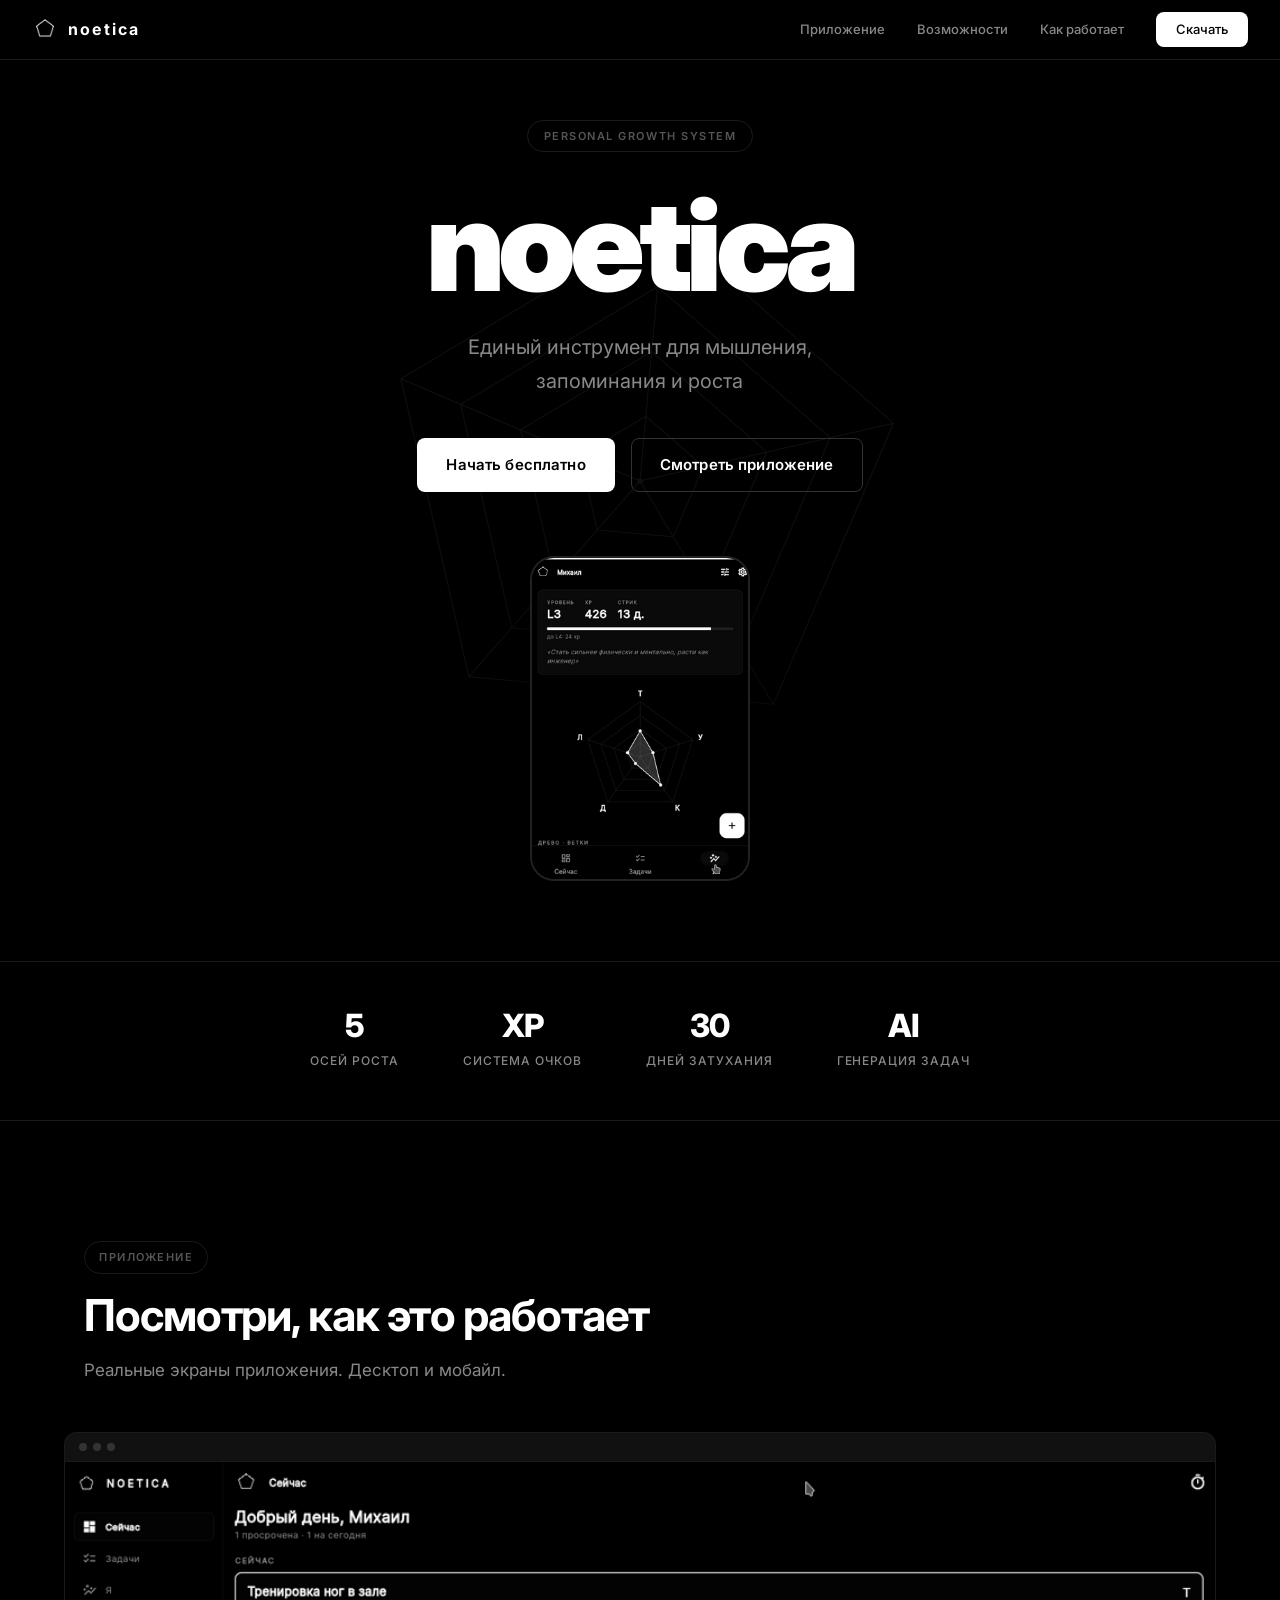
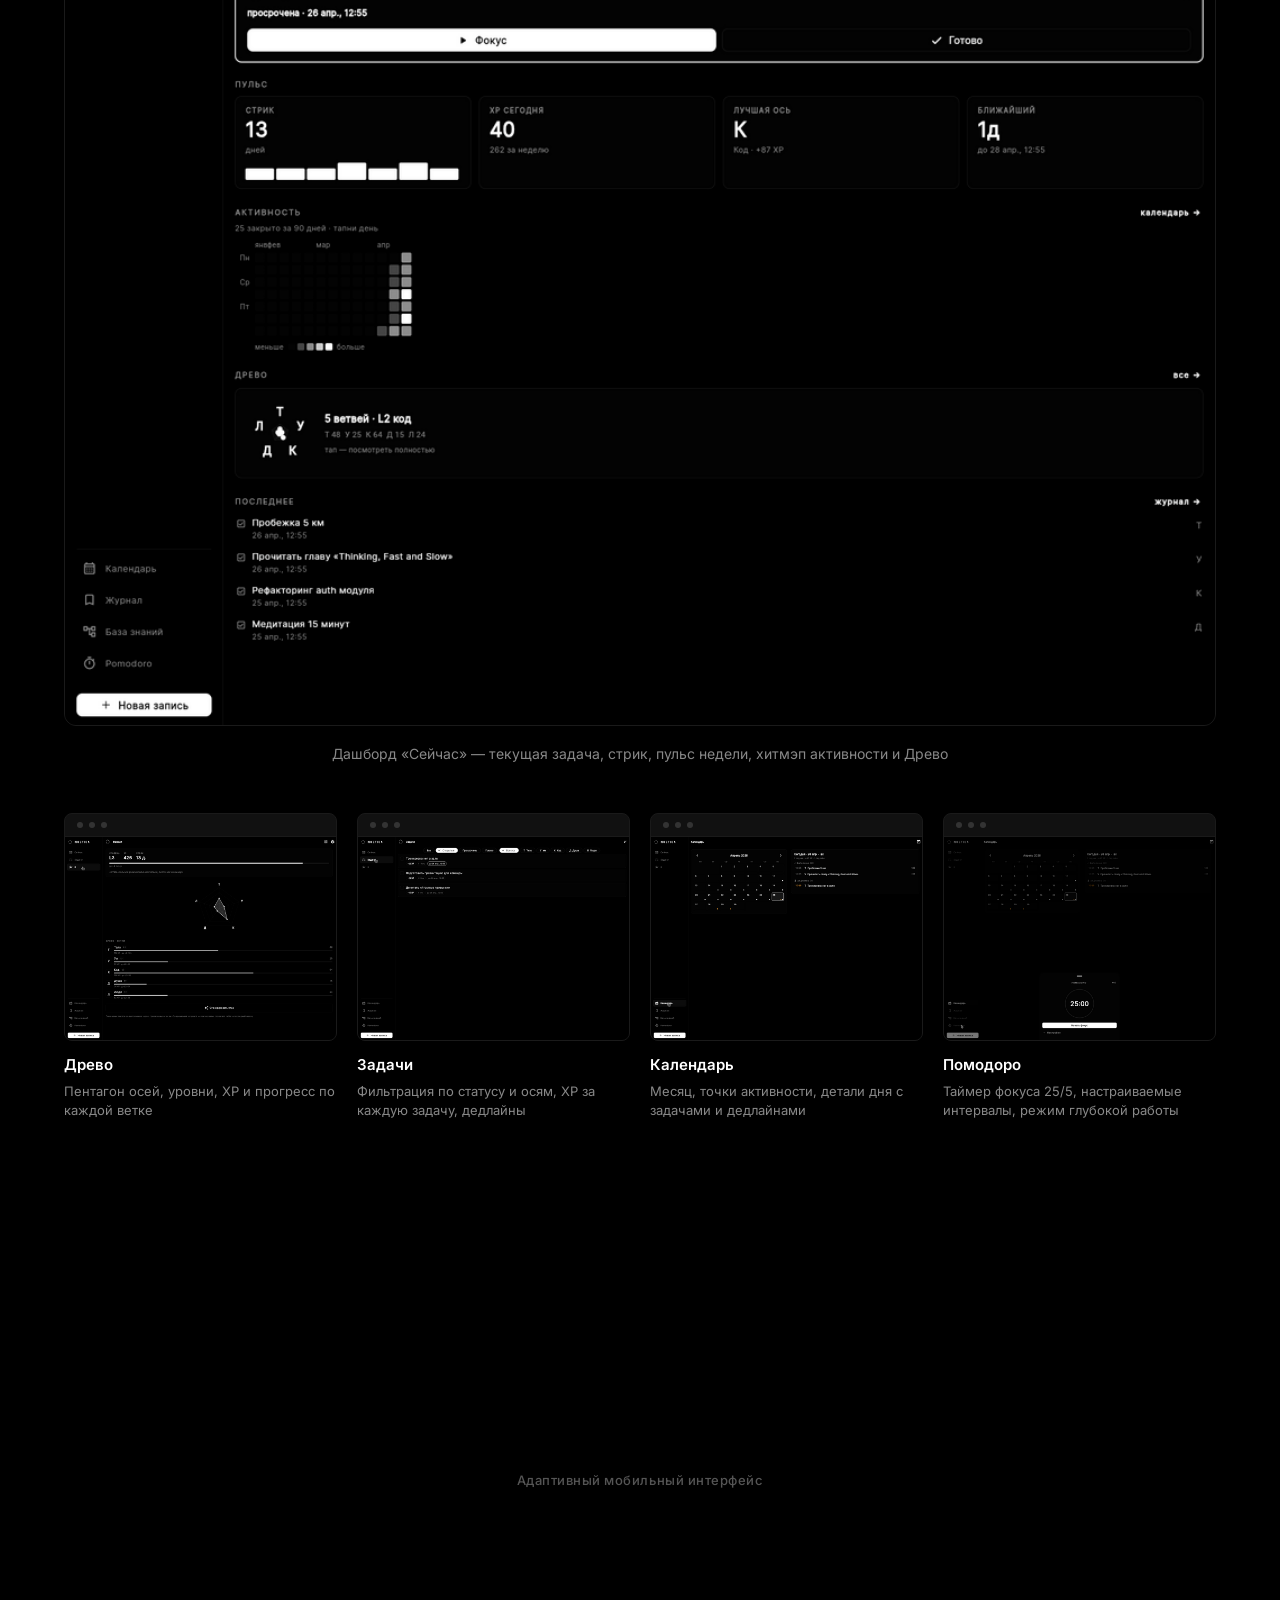
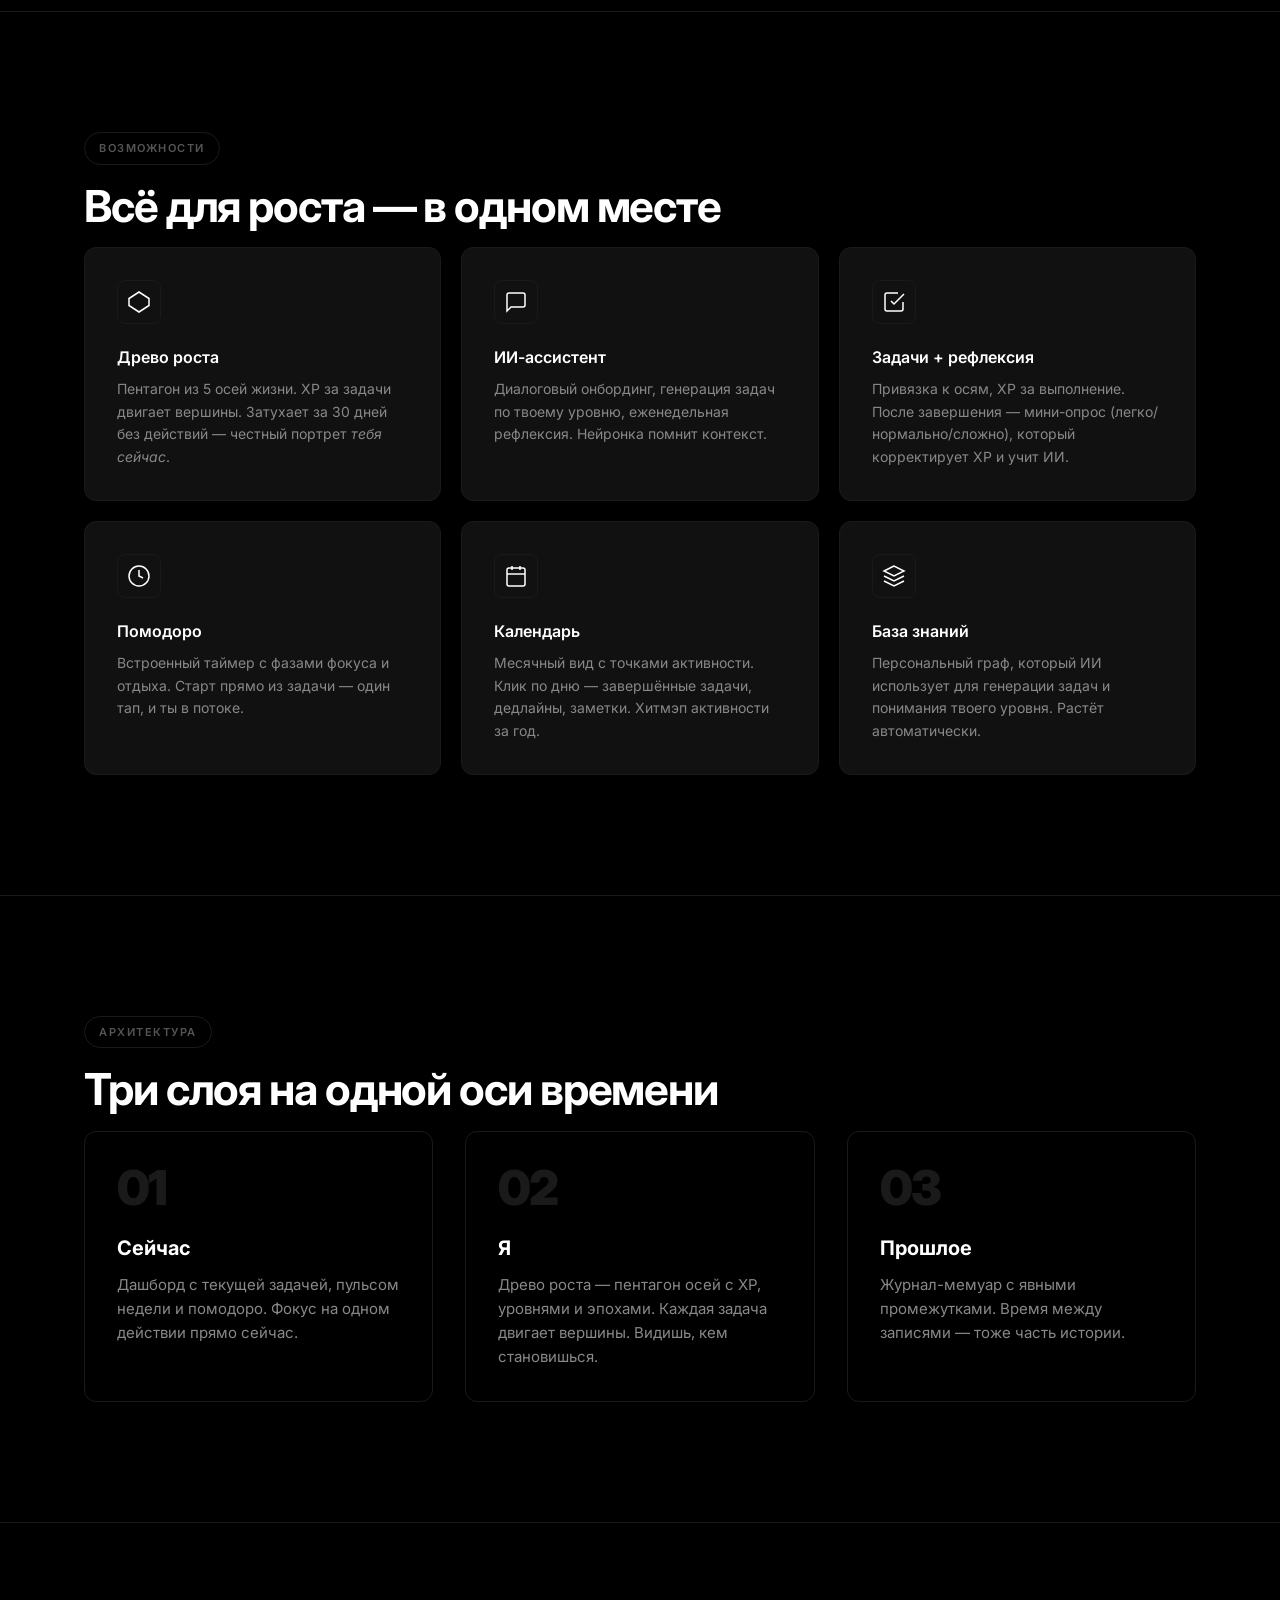
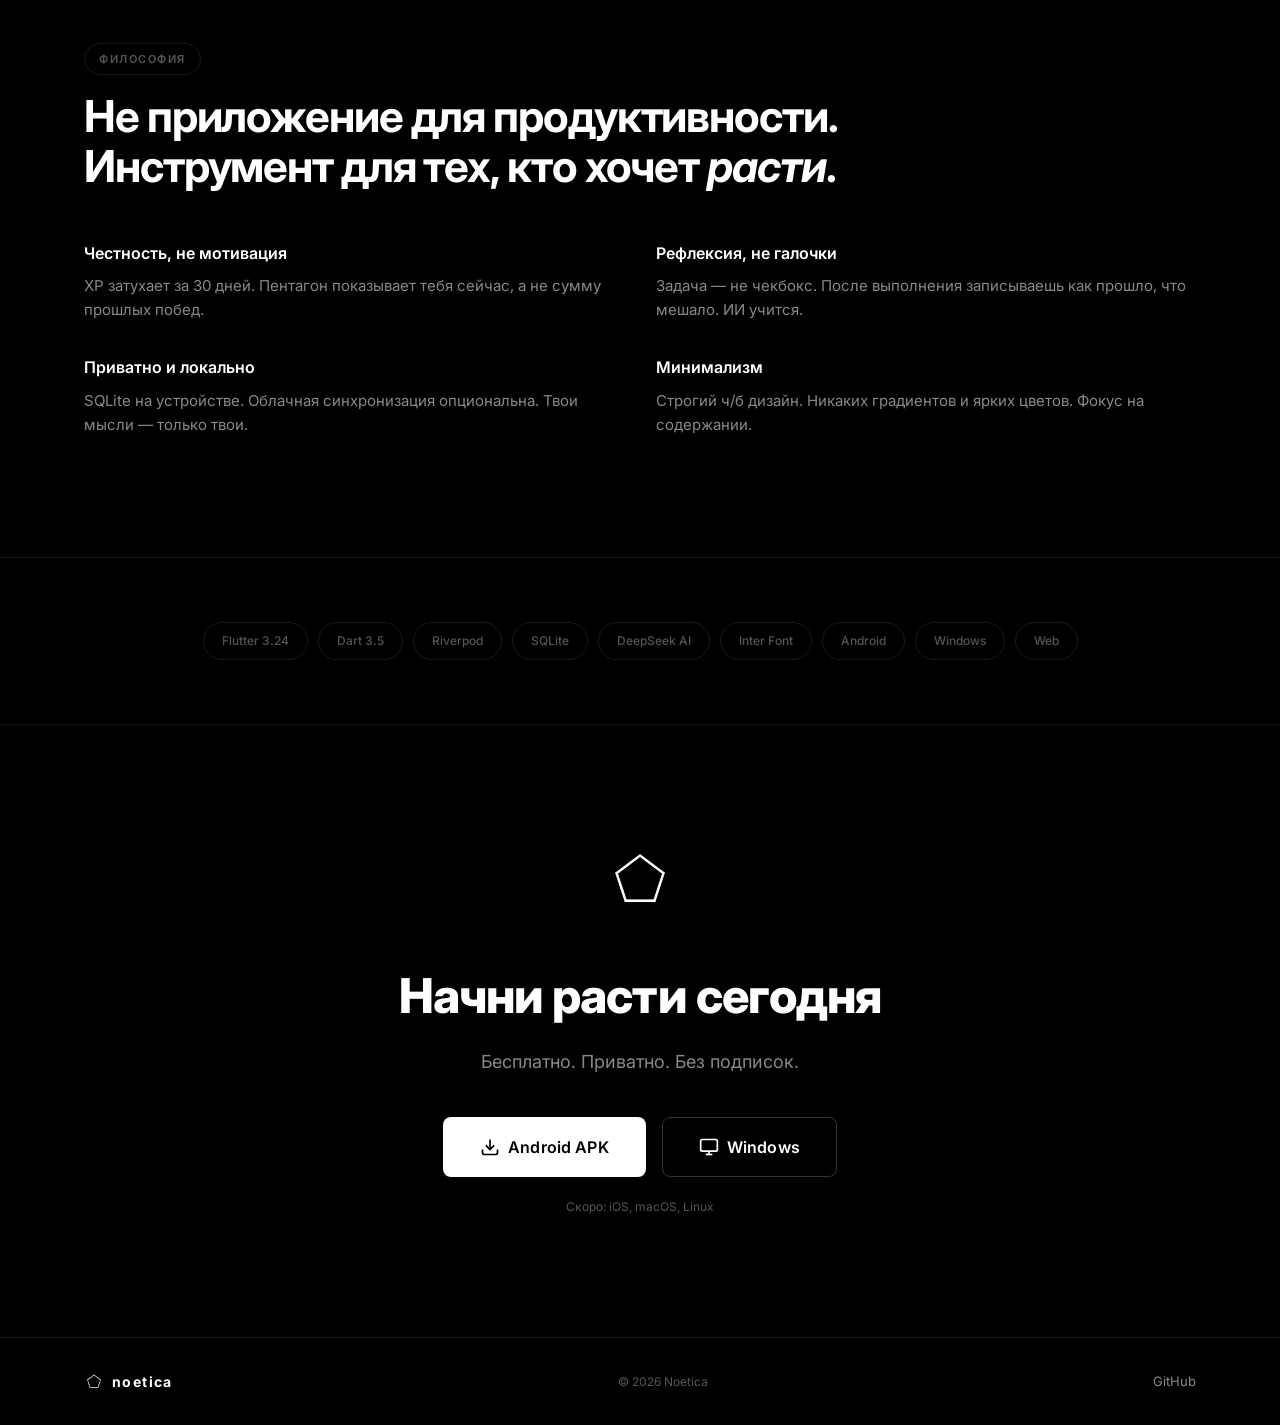
==== commit cba50de5: "feat(landing): полная переделка лендинга — SVG иконки, реальные скриншоты, премиум дизайн - Полность" ====
--- a/landing/index.html
+++ b/landing/index.html
@@ -4,285 +4,270 @@
   <meta charset="UTF-8" />
   <meta name="viewport" content="width=device-width, initial-scale=1.0" />
   <title>Noetica — second brain, growth tracker, memoir</title>
-  <meta name="description" content="Noetica — единый инструмент для мышления, запоминания и роста. Трекер личного развития с ИИ-ассистентом, пентагоном роста и системой задач." />
-  <meta property="og:title" content="Noetica — second brain, growth tracker, memoir" />
+  <meta name="description" content="Noetica — единый инструмент для мышления, запоминания и роста. Трекер личного развития с ИИ, пентагоном осей и системой XP." />
+  <meta property="og:title" content="Noetica — second brain &middot; growth tracker &middot; memoir" />
   <meta property="og:description" content="Единый инструмент для мышления, запоминания и роста." />
   <meta property="og:type" content="website" />
   <link rel="preconnect" href="https://fonts.googleapis.com" />
   <link rel="preconnect" href="https://fonts.gstatic.com" crossorigin />
-  <link href="https://fonts.googleapis.com/css2?family=Inter:wght@300;400;500;600;700;800&display=swap" rel="stylesheet" />
+  <link href="https://fonts.googleapis.com/css2?family=Inter:wght@300;400;500;600;700;800;900&display=swap" rel="stylesheet" />
   <link rel="stylesheet" href="style.css" />
 </head>
 <body>
 
-  <!-- ═══════════ NAV ═══════════ -->
+  <!-- NAV -->
   <nav class="nav" id="nav">
-    <a href="#" class="nav__logo">
-      <img src="img/logo-icon.png" alt="Noetica" class="nav__logo-img" />
-      noetica
+    <a href="#" class="nav__brand">
+      <img src="img/logo-icon.png" alt="Noetica" class="nav__icon" />
+      <span>noetica</span>
     </a>
-    <div class="nav__links">
+    <div class="nav__links" id="navLinks">
+      <a href="#screens">Приложение</a>
       <a href="#features">Возможности</a>
-      <a href="#screens">Приложение</a>
       <a href="#how">Как работает</a>
-      <a href="#philosophy">Философия</a>
       <a href="#download" class="nav__cta">Скачать</a>
     </div>
     <button class="nav__burger" id="burger" aria-label="Menu">
-      <span></span><span></span><span></span>
+      <span></span><span></span>
     </button>
   </nav>
 
-  <!-- ═══════════ MOBILE MENU ═══════════ -->
-  <div class="mobile-menu" id="mobileMenu">
-    <a href="#features">Возможности</a>
-    <a href="#screens">Приложение</a>
-    <a href="#how">Как работает</a>
-    <a href="#philosophy">Философия</a>
-    <a href="#download" class="nav__cta">Скачать</a>
-  </div>
-
-  <!-- ═══════════ HERO ═══════════ -->
-  <header class="hero" id="hero">
+  <!-- HERO -->
+  <header class="hero">
+    <div class="hero__bg">
+      <canvas id="heroPentagon"></canvas>
+    </div>
     <div class="hero__content">
-      <img src="img/logo-splash.png" alt="Noetica Logo" class="hero__logo" />
-      <p class="hero__tag">second brain &middot; growth tracker &middot; memoir</p>
+      <div class="hero__badge">personal growth system</div>
       <h1 class="hero__title">noetica</h1>
-      <p class="hero__sub">
-        Единый инструмент для мышления, запоминания и роста.
-        <br/>Отслеживай прогресс. Рефлексируй. Становись лучше.
-      </p>
+      <p class="hero__sub">Единый инструмент для мышления,<br>запоминания и роста</p>
       <div class="hero__actions">
-        <a href="#download" class="btn btn--primary">Начать</a>
-        <a href="#features" class="btn btn--ghost">Узнать больше</a>
-      </div>
-    </div>
-
-    <!-- Animated pentagon canvas -->
-    <canvas id="pentagonCanvas" class="hero__canvas"></canvas>
+        <a href="#download" class="btn btn--white">Начать бесплатно</a>
+        <a href="#screens" class="btn btn--outline">Смотреть приложение</a>
+      </div>
+    </div>
+    <div class="hero__screens">
+      <div class="hero__phone">
+        <img src="img/mobile-self.png" alt="Noetica — Древо роста" />
+      </div>
+    </div>
   </header>
 
-  <!-- ═══════════ APP SCREENSHOTS ═══════════ -->
+  <!-- STATS -->
+  <section class="stats">
+    <div class="container stats__row">
+      <div class="stat">
+        <span class="stat__num">5</span>
+        <span class="stat__label">осей роста</span>
+      </div>
+      <div class="stat">
+        <span class="stat__num">XP</span>
+        <span class="stat__label">система очков</span>
+      </div>
+      <div class="stat">
+        <span class="stat__num">30</span>
+        <span class="stat__label">дней затухания</span>
+      </div>
+      <div class="stat">
+        <span class="stat__num">AI</span>
+        <span class="stat__label">генерация задач</span>
+      </div>
+    </div>
+  </section>
+
+  <!-- SCREENSHOTS -->
   <section class="screens" id="screens">
     <div class="container">
-      <p class="section-tag">Приложение</p>
-      <h2 class="section-title">Посмотри, как это выглядит</h2>
-
-      <div class="screens__carousel">
-        <div class="screen-card" data-anim="fade-up">
-          <div class="screen-card__frame">
-            <img src="img/screen-dashboard.png" alt="Дашборд Сейчас" loading="lazy" />
-          </div>
+      <p class="tag">Приложение</p>
+      <h2 class="heading">Посмотри, как это работает</h2>
+      <p class="subheading">Реальные экраны приложения. Десктоп и мобайл.</p>
+    </div>
+
+    <div class="screens__showcase">
+      <div class="screens__desktop" data-anim="fade-up">
+        <div class="browser-frame">
+          <div class="browser-frame__dots">
+            <span></span><span></span><span></span>
+          </div>
+          <img src="img/desktop-dashboard.png" alt="Noetica — Дашборд" loading="lazy" />
+        </div>
+        <p class="screens__caption">Дашборд &laquo;Сейчас&raquo; &mdash; текущая задача, стрик, пульс недели, хитмэп активности и Древо</p>
+      </div>
+
+      <div class="screens__grid">
+        <div class="screen-tile" data-anim="fade-up">
+          <div class="browser-frame browser-frame--sm">
+            <div class="browser-frame__dots"><span></span><span></span><span></span></div>
+            <img src="img/desktop-self.png" alt="Древо роста" loading="lazy" />
+          </div>
+          <h3>Древо</h3>
+          <p>Пентагон осей, уровни, XP и прогресс по каждой ветке</p>
+        </div>
+
+        <div class="screen-tile" data-anim="fade-up">
+          <div class="browser-frame browser-frame--sm">
+            <div class="browser-frame__dots"><span></span><span></span><span></span></div>
+            <img src="img/desktop-tasks.png" alt="Задачи" loading="lazy" />
+          </div>
+          <h3>Задачи</h3>
+          <p>Фильтрация по статусу и осям, XP за каждую задачу, дедлайны</p>
+        </div>
+
+        <div class="screen-tile" data-anim="fade-up">
+          <div class="browser-frame browser-frame--sm">
+            <div class="browser-frame__dots"><span></span><span></span><span></span></div>
+            <img src="img/desktop-calendar.png" alt="Календарь" loading="lazy" />
+          </div>
+          <h3>Календарь</h3>
+          <p>Месяц, точки активности, детали дня с задачами и дедлайнами</p>
+        </div>
+
+        <div class="screen-tile" data-anim="fade-up">
+          <div class="browser-frame browser-frame--sm">
+            <div class="browser-frame__dots"><span></span><span></span><span></span></div>
+            <img src="img/desktop-pomodoro.png" alt="Помодоро" loading="lazy" />
+          </div>
+          <h3>Помодоро</h3>
+          <p>Таймер фокуса 25/5, настраиваемые интервалы, режим глубокой работы</p>
+        </div>
+      </div>
+
+      <div class="screens__mobile-row">
+        <div class="phone-frame" data-anim="fade-up">
+          <img src="img/mobile-dashboard.png" alt="Мобильный дашборд" loading="lazy" />
+        </div>
+        <div class="phone-frame" data-anim="fade-up">
+          <img src="img/mobile-self.png" alt="Мобильное Древо" loading="lazy" />
+        </div>
+        <div class="phone-frame" data-anim="fade-up">
+          <img src="img/mobile-tasks.png" alt="Мобильные задачи" loading="lazy" />
+        </div>
+      </div>
+      <p class="screens__mobile-label">Адаптивный мобильный интерфейс</p>
+    </div>
+  </section>
+
+  <!-- FEATURES -->
+  <section class="features" id="features">
+    <div class="container">
+      <p class="tag">Возможности</p>
+      <h2 class="heading">Всё для роста &mdash; в&nbsp;одном месте</h2>
+
+      <div class="features__grid">
+        <div class="f-card" data-anim="fade-up">
+          <div class="f-card__icon">
+            <svg width="24" height="24" viewBox="0 0 24 24" fill="none" stroke="currentColor" stroke-width="1.5"><polygon points="12,2 22,8.5 22,15.5 12,22 2,15.5 2,8.5"/></svg>
+          </div>
+          <h3>Древо роста</h3>
+          <p>Пентагон из 5 осей жизни. XP за задачи двигает вершины. Затухает за 30 дней без действий &mdash; честный портрет <em>тебя сейчас</em>.</p>
+        </div>
+
+        <div class="f-card" data-anim="fade-up">
+          <div class="f-card__icon">
+            <svg width="24" height="24" viewBox="0 0 24 24" fill="none" stroke="currentColor" stroke-width="1.5"><path d="M21 15a2 2 0 0 1-2 2H7l-4 4V5a2 2 0 0 1 2-2h14a2 2 0 0 1 2 2z"/></svg>
+          </div>
+          <h3>ИИ-ассистент</h3>
+          <p>Диалоговый онбординг, генерация задач по твоему уровню, еженедельная рефлексия. Нейронка помнит контекст.</p>
+        </div>
+
+        <div class="f-card" data-anim="fade-up">
+          <div class="f-card__icon">
+            <svg width="24" height="24" viewBox="0 0 24 24" fill="none" stroke="currentColor" stroke-width="1.5"><path d="M9 11l3 3L22 4"/><path d="M21 12v7a2 2 0 0 1-2 2H5a2 2 0 0 1-2-2V5a2 2 0 0 1 2-2h11"/></svg>
+          </div>
+          <h3>Задачи + рефлексия</h3>
+          <p>Привязка к осям, XP за выполнение. После завершения &mdash; мини-опрос (легко/нормально/сложно), который корректирует XP и учит ИИ.</p>
+        </div>
+
+        <div class="f-card" data-anim="fade-up">
+          <div class="f-card__icon">
+            <svg width="24" height="24" viewBox="0 0 24 24" fill="none" stroke="currentColor" stroke-width="1.5"><circle cx="12" cy="12" r="10"/><polyline points="12 6 12 12 16 14"/></svg>
+          </div>
+          <h3>Помодоро</h3>
+          <p>Встроенный таймер с фазами фокуса и отдыха. Старт прямо из задачи &mdash; один тап, и ты в потоке.</p>
+        </div>
+
+        <div class="f-card" data-anim="fade-up">
+          <div class="f-card__icon">
+            <svg width="24" height="24" viewBox="0 0 24 24" fill="none" stroke="currentColor" stroke-width="1.5"><rect x="3" y="4" width="18" height="18" rx="2"/><line x1="16" y1="2" x2="16" y2="6"/><line x1="8" y1="2" x2="8" y2="6"/><line x1="3" y1="10" x2="21" y2="10"/></svg>
+          </div>
+          <h3>Календарь</h3>
+          <p>Месячный вид с точками активности. Клик по дню &mdash; завершённые задачи, дедлайны, заметки. Хитмэп активности за год.</p>
+        </div>
+
+        <div class="f-card" data-anim="fade-up">
+          <div class="f-card__icon">
+            <svg width="24" height="24" viewBox="0 0 24 24" fill="none" stroke="currentColor" stroke-width="1.5"><path d="M12 2L2 7l10 5 10-5-10-5z"/><path d="M2 17l10 5 10-5"/><path d="M2 12l10 5 10-5"/></svg>
+          </div>
+          <h3>База знаний</h3>
+          <p>Персональный граф, который ИИ использует для генерации задач и понимания твоего уровня. Растёт автоматически.</p>
+        </div>
+      </div>
+    </div>
+  </section>
+
+  <!-- HOW IT WORKS -->
+  <section class="how" id="how">
+    <div class="container">
+      <p class="tag">Архитектура</p>
+      <h2 class="heading">Три слоя на одной оси времени</h2>
+
+      <div class="how__cols">
+        <div class="how__step" data-anim="fade-up">
+          <div class="how__num">01</div>
           <h3>Сейчас</h3>
-          <p>Главный дашборд с текущими задачами и навигацией по всем модулям</p>
-        </div>
-
-        <div class="screen-card" data-anim="fade-up">
-          <div class="screen-card__frame">
-            <img src="img/screen-self.png" alt="Экран Я — Древо роста" loading="lazy" />
-          </div>
-          <h3>Я — Древо</h3>
-          <p>Уровень, XP, стрик и интерактивный пентагон осей роста</p>
-        </div>
-
-        <div class="screen-card" data-anim="fade-up">
-          <div class="screen-card__frame">
-            <img src="img/screen-tasks.png" alt="Задачи" loading="lazy" />
-          </div>
-          <h3>Задачи</h3>
-          <p>Фильтрация по статусу: открытые, просроченные, готово. Привязка к осям роста</p>
-        </div>
-
-        <div class="screen-card" data-anim="fade-up">
-          <div class="screen-card__frame">
-            <img src="img/screen-calendar.png" alt="Календарь" loading="lazy" />
-          </div>
-          <h3>Календарь</h3>
-          <p>Месячный вид с деталями дня. Видишь всю активность за любой период</p>
-        </div>
-
-        <div class="screen-card" data-anim="fade-up">
-          <div class="screen-card__frame">
-            <img src="img/screen-pomodoro.png" alt="Помодоро таймер" loading="lazy" />
-          </div>
-          <h3>Помодоро</h3>
-          <p>Встроенный таймер 25/5 с настройками, фокус-режим прямо в приложении</p>
-        </div>
-      </div>
-    </div>
-  </section>
-
-  <!-- ═══════════ FEATURES ═══════════ -->
-  <section class="features" id="features">
-    <div class="container">
-      <p class="section-tag">Возможности</p>
-      <h2 class="section-title">Всё, что нужно для роста&nbsp;&mdash; в&nbsp;одном&nbsp;месте</h2>
-
-      <div class="features__grid">
-
-        <div class="feature-card" data-anim="fade-up">
-          <div class="feature-card__icon">
-            <svg width="32" height="32" viewBox="0 0 24 24" fill="none" stroke="currentColor" stroke-width="1.5" stroke-linecap="round" stroke-linejoin="round">
-              <polygon points="12,2 22,8.5 22,15.5 12,22 2,15.5 2,8.5"/>
-              <line x1="12" y1="22" x2="12" y2="15.5"/>
-              <line x1="22" y1="8.5" x2="12" y2="15.5"/>
-              <line x1="2" y1="8.5" x2="12" y2="15.5"/>
-            </svg>
-          </div>
-          <h3>Древо роста</h3>
-          <p>Интерактивный пентагон с осями жизни. XP, уровни и эпохи &mdash; визуализация <em>тебя сейчас</em>, а не суммы прошлого.</p>
-        </div>
-
-        <div class="feature-card" data-anim="fade-up">
-          <div class="feature-card__icon">
-            <svg width="32" height="32" viewBox="0 0 24 24" fill="none" stroke="currentColor" stroke-width="1.5" stroke-linecap="round" stroke-linejoin="round">
-              <path d="M21 15a2 2 0 0 1-2 2H7l-4 4V5a2 2 0 0 1 2-2h14a2 2 0 0 1 2 2z"/>
-            </svg>
-          </div>
-          <h3>ИИ-ассистент</h3>
-          <p>Диалоговый онбординг и еженедельная рефлексия. Нейронка помнит, что ты уже делал, и подбирает задачи по силам.</p>
-        </div>
-
-        <div class="feature-card" data-anim="fade-up">
-          <div class="feature-card__icon">
-            <svg width="32" height="32" viewBox="0 0 24 24" fill="none" stroke="currentColor" stroke-width="1.5" stroke-linecap="round" stroke-linejoin="round">
-              <path d="M9 11l3 3L22 4"/>
-              <path d="M21 12v7a2 2 0 0 1-2 2H5a2 2 0 0 1-2-2V5a2 2 0 0 1 2-2h11"/>
-            </svg>
-          </div>
-          <h3>Задачи + рефлексия</h3>
-          <p>Каждая задача привязана к осям роста. После выполнения &mdash; короткая рефлексия, которая корректирует XP и учит ИИ.</p>
-        </div>
-
-        <div class="feature-card" data-anim="fade-up">
-          <div class="feature-card__icon">
-            <svg width="32" height="32" viewBox="0 0 24 24" fill="none" stroke="currentColor" stroke-width="1.5" stroke-linecap="round" stroke-linejoin="round">
-              <circle cx="12" cy="12" r="10"/>
-              <polyline points="12 6 12 12 16 14"/>
-            </svg>
-          </div>
-          <h3>Помодоро</h3>
-          <p>Встроенный таймер с фазами фокуса и отдыха. Уведомления, звук и статистика &mdash; прямо в приложении.</p>
-        </div>
-
-        <div class="feature-card" data-anim="fade-up">
-          <div class="feature-card__icon">
-            <svg width="32" height="32" viewBox="0 0 24 24" fill="none" stroke="currentColor" stroke-width="1.5" stroke-linecap="round" stroke-linejoin="round">
-              <rect x="3" y="4" width="18" height="18" rx="2" ry="2"/>
-              <line x1="16" y1="2" x2="16" y2="6"/>
-              <line x1="8" y1="2" x2="8" y2="6"/>
-              <line x1="3" y1="10" x2="21" y2="10"/>
-            </svg>
-          </div>
-          <h3>Календарь и хитмэп</h3>
-          <p>GitHub-стайл хитмэп активности за год. Кликни по дню &mdash; увидишь все задачи и записи.</p>
-        </div>
-
-        <div class="feature-card" data-anim="fade-up">
-          <div class="feature-card__icon">
-            <svg width="32" height="32" viewBox="0 0 24 24" fill="none" stroke="currentColor" stroke-width="1.5" stroke-linecap="round" stroke-linejoin="round">
-              <path d="M12 2L2 7l10 5 10-5-10-5z"/>
-              <path d="M2 17l10 5 10-5"/>
-              <path d="M2 12l10 5 10-5"/>
-            </svg>
-          </div>
-          <h3>База знаний</h3>
-          <p>Персональный граф знаний, который ИИ использует для генерации задач. Растёт вместе с тобой.</p>
-        </div>
-
-      </div>
-    </div>
-  </section>
-
-  <!-- ═══════════ HOW IT WORKS ═══════════ -->
-  <section class="how" id="how">
-    <div class="container">
-      <p class="section-tag">Как это работает</p>
-      <h2 class="section-title">Три&nbsp;слоя на&nbsp;одной оси&nbsp;времени</h2>
-
-      <div class="how__timeline">
-
-        <div class="how__step" data-anim="fade-left">
-          <div class="how__number">01</div>
-          <div class="how__body">
-            <h3>Сейчас</h3>
-            <p>Дашборд с текущей задачей, пульсом недели и мини-пентагоном. Фокус на одном действии прямо сейчас.</p>
-          </div>
-        </div>
-
-        <div class="how__step" data-anim="fade-left">
-          <div class="how__number">02</div>
-          <div class="how__body">
-            <h3>Я</h3>
-            <p>Интерактивное Древо &mdash; многоугольник осей роста с уровнями и эпохами. Каждая задача двигает вершины. Видишь, кем становишься.</p>
-          </div>
-        </div>
-
-        <div class="how__step" data-anim="fade-left">
-          <div class="how__number">03</div>
-          <div class="how__body">
-            <h3>Прошлое</h3>
-            <p>Журнал-мемуар с явными промежутками между записями. Время между событиями &mdash; тоже часть истории.</p>
-          </div>
-        </div>
-
-      </div>
-    </div>
-  </section>
-
-  <!-- ═══════════ PENTAGON SHOWCASE ═══════════ -->
-  <section class="showcase">
-    <div class="container showcase__inner">
-      <div class="showcase__text" data-anim="fade-up">
-        <p class="section-tag">Древо</p>
-        <h2 class="section-title">Твой рост &mdash;<br/>одним&nbsp;взглядом</h2>
-        <p>Каждая вершина &mdash; ось жизни, которую ты выбрал. Размер фигуры &mdash; твоя форма прямо сейчас. XP за задачи двигает вершины наружу, но без действий &mdash; затухает за 30 дней.</p>
-        <p>Уровни и эпохи &mdash; постоянные. Они не откатываются. Ты всегда видишь, как далеко продвинулся.</p>
-      </div>
-      <div class="showcase__visual">
-        <canvas id="showcaseCanvas" class="showcase__canvas"></canvas>
-      </div>
-    </div>
-  </section>
-
-  <!-- ═══════════ PHILOSOPHY ═══════════ -->
-  <section class="philosophy" id="philosophy">
-    <div class="container">
-      <p class="section-tag">Философия</p>
-      <h2 class="section-title">Не&nbsp;приложение для&nbsp;продуктивности.<br/>Инструмент для&nbsp;тех, кто&nbsp;хочет <em>расти</em>.</h2>
+          <p>Дашборд с текущей задачей, пульсом недели и помодоро. Фокус на одном действии прямо сейчас.</p>
+        </div>
+        <div class="how__step" data-anim="fade-up">
+          <div class="how__num">02</div>
+          <h3>Я</h3>
+          <p>Древо роста &mdash; пентагон осей с XP, уровнями и эпохами. Каждая задача двигает вершины. Видишь, кем становишься.</p>
+        </div>
+        <div class="how__step" data-anim="fade-up">
+          <div class="how__num">03</div>
+          <h3>Прошлое</h3>
+          <p>Журнал-мемуар с явными промежутками. Время между записями &mdash; тоже часть истории.</p>
+        </div>
+      </div>
+    </div>
+  </section>
+
+  <!-- PHILOSOPHY -->
+  <section class="philosophy">
+    <div class="container">
+      <p class="tag">Философия</p>
+      <h2 class="heading">Не приложение для продуктивности.<br>Инструмент для тех, кто хочет <em>расти</em>.</h2>
 
       <div class="philosophy__grid">
         <div class="philosophy__item" data-anim="fade-up">
           <h3>Честность, не мотивация</h3>
-          <p>XP затухает за 30 дней. Пентагон показывает тебя сейчас, а не сумму прошлых побед. Если перестал действовать &mdash; это видно.</p>
+          <p>XP затухает за 30 дней. Пентагон показывает тебя сейчас, а не сумму прошлых побед.</p>
         </div>
         <div class="philosophy__item" data-anim="fade-up">
           <h3>Рефлексия, не галочки</h3>
-          <p>Задача &mdash; не чекбокс. После выполнения можно записать, как прошло, что мешало, сколько заняло. Из этого ИИ учится.</p>
+          <p>Задача &mdash; не чекбокс. После выполнения записываешь как прошло, что мешало. ИИ учится.</p>
         </div>
         <div class="philosophy__item" data-anim="fade-up">
-          <h3>Локально, приватно</h3>
-          <p>Всё хранится на устройстве в SQLite. Облачная синхронизация &mdash; опциональна. Твои мысли &mdash; только твои.</p>
+          <h3>Приватно и локально</h3>
+          <p>SQLite на устройстве. Облачная синхронизация опциональна. Твои мысли &mdash; только твои.</p>
         </div>
         <div class="philosophy__item" data-anim="fade-up">
-          <h3>Чёрное и белое</h3>
-          <p>Строгий дизайн без градиентов и ярких цветов. Фокус на содержании. Ничего лишнего.</p>
-        </div>
-      </div>
-    </div>
-  </section>
-
-  <!-- ═══════════ STACK ═══════════ -->
+          <h3>Минимализм</h3>
+          <p>Строгий ч/б дизайн. Никаких градиентов и ярких цветов. Фокус на содержании.</p>
+        </div>
+      </div>
+    </div>
+  </section>
+
+  <!-- STACK -->
   <section class="stack">
     <div class="container">
-      <p class="section-tag">Стек</p>
       <div class="stack__pills">
         <span>Flutter 3.24</span>
         <span>Dart 3.5</span>
         <span>Riverpod</span>
         <span>SQLite</span>
         <span>DeepSeek AI</span>
-        <span>Google Fonts (Inter)</span>
+        <span>Inter Font</span>
         <span>Android</span>
         <span>Windows</span>
         <span>Web</span>
@@ -290,34 +275,35 @@
     </div>
   </section>
 
-  <!-- ═══════════ CTA / DOWNLOAD ═══════════ -->
-  <section class="download" id="download">
-    <div class="container download__inner">
-      <img src="img/logo-icon.png" alt="Noetica" class="download__logo" />
-      <h2 class="download__title">Начни расти сегодня</h2>
-      <p class="download__sub">Бесплатно. Приватно. Без подписок.</p>
-      <div class="download__buttons">
-        <a href="#" class="btn btn--primary btn--lg">
-          <svg width="20" height="20" viewBox="0 0 24 24" fill="none" stroke="currentColor" stroke-width="2" stroke-linecap="round" stroke-linejoin="round"><path d="M21 15v4a2 2 0 0 1-2 2H5a2 2 0 0 1-2-2v-4"/><polyline points="7 10 12 15 17 10"/><line x1="12" y1="15" x2="12" y2="3"/></svg>
+  <!-- CTA -->
+  <section class="cta" id="download">
+    <div class="container cta__inner">
+      <img src="img/logo-icon.png" alt="Noetica" class="cta__icon" />
+      <h2 class="cta__title">Начни расти сегодня</h2>
+      <p class="cta__sub">Бесплатно. Приватно. Без подписок.</p>
+      <div class="cta__buttons">
+        <a href="#" class="btn btn--white btn--lg">
+          <svg width="20" height="20" viewBox="0 0 24 24" fill="none" stroke="currentColor" stroke-width="2"><path d="M21 15v4a2 2 0 0 1-2 2H5a2 2 0 0 1-2-2v-4"/><polyline points="7 10 12 15 17 10"/><line x1="12" y1="15" x2="12" y2="3"/></svg>
           Android APK
         </a>
-        <a href="#" class="btn btn--primary btn--lg">
-          <svg width="20" height="20" viewBox="0 0 24 24" fill="none" stroke="currentColor" stroke-width="2" stroke-linecap="round" stroke-linejoin="round"><rect x="2" y="3" width="20" height="14" rx="2" ry="2"/><line x1="8" y1="21" x2="16" y2="21"/><line x1="12" y1="17" x2="12" y2="21"/></svg>
+        <a href="#" class="btn btn--outline btn--lg">
+          <svg width="20" height="20" viewBox="0 0 24 24" fill="none" stroke="currentColor" stroke-width="2"><rect x="2" y="3" width="20" height="14" rx="2"/><line x1="8" y1="21" x2="16" y2="21"/><line x1="12" y1="17" x2="12" y2="21"/></svg>
           Windows
         </a>
       </div>
-      <p class="download__note">Скоро: iOS, macOS, Linux</p>
-    </div>
-  </section>
-
-  <!-- ═══════════ FOOTER ═══════════ -->
+      <p class="cta__note">Скоро: iOS, macOS, Linux</p>
+    </div>
+  </section>
+
+  <!-- FOOTER -->
   <footer class="footer">
     <div class="container footer__inner">
-      <span class="footer__logo">noetica</span>
-      <span class="footer__copy">&copy; 2026</span>
-      <a href="https://github.com/gamegroyvi/noetica" class="footer__gh" target="_blank" rel="noopener">
-        <svg width="20" height="20" viewBox="0 0 24 24" fill="currentColor"><path d="M12 0c-6.626 0-12 5.373-12 12 0 5.302 3.438 9.8 8.207 11.387.599.111.793-.261.793-.577v-2.234c-3.338.726-4.033-1.416-4.033-1.416-.546-1.387-1.333-1.756-1.333-1.756-1.089-.745.083-.729.083-.729 1.205.084 1.839 1.237 1.839 1.237 1.07 1.834 2.807 1.304 3.492.997.107-.775.418-1.305.762-1.604-2.665-.305-5.467-1.334-5.467-5.931 0-1.311.469-2.381 1.236-3.221-.124-.303-.535-1.524.117-3.176 0 0 1.008-.322 3.301 1.23.957-.266 1.983-.399 3.003-.404 1.02.005 2.047.138 3.006.404 2.291-1.552 3.297-1.23 3.297-1.23.653 1.653.242 2.874.118 3.176.77.84 1.235 1.911 1.235 3.221 0 4.609-2.807 5.624-5.479 5.921.43.372.823 1.102.823 2.222v3.293c0 .319.192.694.801.576 4.765-1.589 8.199-6.086 8.199-11.386 0-6.627-5.373-12-12-12z"/></svg>
-      </a>
+      <div class="footer__brand">
+        <img src="img/logo-icon.png" alt="" class="footer__icon" />
+        <span>noetica</span>
+      </div>
+      <span class="footer__copy">&copy; 2026 Noetica</span>
+      <a href="https://github.com/gamegroyvi/noetica" class="footer__link" target="_blank" rel="noopener">GitHub</a>
     </div>
   </footer>
 
--- a/landing/style.css
+++ b/landing/style.css
@@ -1,15 +1,18 @@
-/* ═══════════════════════════════════════════════════
-   Noetica Landing — strict B&W, Inter, no gradients
-   ═══════════════════════════════════════════════════ */
+/* ═══════════════════════════════════════════
+   Noetica Landing — B&W, Inter, premium feel
+   ═══════════════════════════════════════════ */
 
 :root {
-  --bg:      #000;
+  --bg: #000;
   --surface: #0a0a0a;
-  --fg:      #fff;
-  --muted:   #8a8a8a;
-  --line:    #1f1f1f;
-  --radius:  8px;
-  --font:    'Inter', -apple-system, BlinkMacSystemFont, 'Segoe UI', sans-serif;
+  --card: #111;
+  --fg: #fff;
+  --muted: #888;
+  --dim: #555;
+  --line: #1a1a1a;
+  --radius: 12px;
+  --radius-sm: 8px;
+  --font: 'Inter', -apple-system, BlinkMacSystemFont, sans-serif;
 }
 
 *, *::before, *::after { box-sizing: border-box; margin: 0; padding: 0; }
@@ -18,13 +21,14 @@
   scroll-behavior: smooth;
   font-size: 16px;
   -webkit-font-smoothing: antialiased;
+  -moz-osx-font-smoothing: grayscale;
 }
 
 body {
   font-family: var(--font);
   background: var(--bg);
   color: var(--fg);
-  line-height: 1.6;
+  line-height: 1.65;
   overflow-x: hidden;
 }
 
@@ -32,65 +36,69 @@
 em { font-style: italic; }
 
 .container {
-  max-width: 1120px;
+  max-width: 1160px;
   margin: 0 auto;
   padding: 0 24px;
 }
 
-/* ─── SECTION HELPERS ─── */
-.section-tag {
-  font-size: 0.75rem;
+/* ── TYPOGRAPHY HELPERS ── */
+.tag {
+  display: inline-block;
+  font-size: 0.6875rem;
   font-weight: 600;
-  letter-spacing: 0.12em;
+  letter-spacing: 0.14em;
   text-transform: uppercase;
-  color: var(--muted);
-  margin-bottom: 12px;
-}
-
-.section-title {
+  color: var(--dim);
+  margin-bottom: 16px;
+  padding: 6px 14px;
+  border: 1px solid var(--line);
+  border-radius: 999px;
+}
+
+.heading {
   font-size: clamp(1.75rem, 4vw, 2.75rem);
   font-weight: 700;
   line-height: 1.15;
-  letter-spacing: -0.02em;
+  letter-spacing: -0.025em;
+  margin-bottom: 16px;
+}
+
+.subheading {
+  font-size: 1.0625rem;
+  color: var(--muted);
   margin-bottom: 48px;
-}
-
-/* ─── BUTTONS ─── */
+  max-width: 480px;
+}
+
+/* ── BUTTONS ── */
 .btn {
   display: inline-flex;
   align-items: center;
   gap: 8px;
-  padding: 12px 24px;
-  border-radius: var(--radius);
+  padding: 14px 28px;
+  border-radius: var(--radius-sm);
   font-size: 0.9375rem;
   font-weight: 600;
-  letter-spacing: 0.02em;
+  letter-spacing: 0.01em;
   transition: all 0.2s ease;
   cursor: pointer;
   border: 1px solid transparent;
 }
 
-.btn--primary {
+.btn--white {
   background: var(--fg);
   color: var(--bg);
 }
-.btn--primary:hover {
-  background: #e0e0e0;
-}
-
-.btn--ghost {
+.btn--white:hover { background: #e0e0e0; }
+
+.btn--outline {
   background: transparent;
   color: var(--fg);
-  border-color: var(--line);
-}
-.btn--ghost:hover {
-  border-color: var(--muted);
-}
-
-.btn--lg {
-  padding: 16px 32px;
-  font-size: 1rem;
-}
+  border-color: #333;
+}
+.btn--outline:hover { border-color: #666; }
+
+.btn--lg { padding: 16px 36px; font-size: 1rem; }
 
 /* ═══════════ NAV ═══════════ */
 .nav {
@@ -101,26 +109,25 @@
   align-items: center;
   justify-content: space-between;
   padding: 0 32px;
-  height: 64px;
-  background: rgba(0, 0, 0, 0.8);
-  backdrop-filter: blur(12px);
-  -webkit-backdrop-filter: blur(12px);
+  height: 60px;
+  background: rgba(0,0,0,.85);
+  backdrop-filter: blur(20px);
+  -webkit-backdrop-filter: blur(20px);
   border-bottom: 1px solid var(--line);
-  transition: background 0.3s;
-}
-
-.nav__logo {
+}
+
+.nav__brand {
   display: flex;
   align-items: center;
   gap: 10px;
-  font-size: 1.125rem;
+  font-size: 1rem;
   font-weight: 700;
-  letter-spacing: 0.15em;
-}
-
-.nav__logo-img {
-  width: 28px;
-  height: 28px;
+  letter-spacing: 0.14em;
+}
+
+.nav__icon {
+  width: 26px;
+  height: 26px;
   border-radius: 6px;
 }
 
@@ -131,73 +138,53 @@
 }
 
 .nav__links a {
-  font-size: 0.875rem;
+  font-size: 0.8125rem;
   font-weight: 500;
   color: var(--muted);
-  transition: color 0.2s;
+  transition: color .2s;
 }
 .nav__links a:hover { color: var(--fg); }
 
-.nav__links .nav__cta {
-  color: var(--bg);
-  background: var(--fg);
-  padding: 8px 20px;
-  border-radius: var(--radius);
-  font-weight: 600;
-}
-.nav__links .nav__cta:hover { background: #e0e0e0; }
+.nav__cta {
+  background: var(--fg) !important;
+  color: var(--bg) !important;
+  padding: 7px 20px;
+  border-radius: var(--radius-sm);
+}
+.nav__cta:hover { background: #e0e0e0 !important; }
 
 .nav__burger {
   display: none;
-  flex-direction: column;
-  gap: 5px;
   background: none;
   border: none;
   cursor: pointer;
-  padding: 4px;
+  padding: 6px;
+  flex-direction: column;
+  gap: 6px;
 }
 .nav__burger span {
-  display: block;
-  width: 24px;
+  width: 22px;
   height: 2px;
   background: var(--fg);
   border-radius: 1px;
-  transition: all 0.3s;
-}
-
-.mobile-menu {
-  display: none;
-  position: fixed;
-  top: 64px;
-  left: 0; right: 0;
-  z-index: 99;
-  background: rgba(0, 0, 0, 0.95);
-  backdrop-filter: blur(12px);
-  padding: 24px 32px;
-  flex-direction: column;
-  gap: 20px;
-  border-bottom: 1px solid var(--line);
-}
-.mobile-menu a {
-  font-size: 1rem;
-  font-weight: 500;
-  color: var(--muted);
-}
-.mobile-menu a:hover { color: var(--fg); }
-.mobile-menu .nav__cta {
-  display: inline-block;
-  color: var(--bg);
-  background: var(--fg);
-  padding: 10px 24px;
-  border-radius: var(--radius);
-  font-weight: 600;
-  text-align: center;
-}
-
-.mobile-menu.open { display: flex; }
+  transition: .3s;
+}
 
 @media (max-width: 768px) {
   .nav__links { display: none; }
+  .nav__links.open {
+    display: flex;
+    flex-direction: column;
+    position: fixed;
+    top: 60px; left: 0; right: 0;
+    background: rgba(0,0,0,.96);
+    backdrop-filter: blur(20px);
+    padding: 24px 32px;
+    gap: 20px;
+    border-bottom: 1px solid var(--line);
+    z-index: 99;
+  }
+  .nav__links.open a { font-size: 1rem; }
   .nav__burger { display: flex; }
 }
 
@@ -206,74 +193,60 @@
   position: relative;
   min-height: 100vh;
   display: flex;
+  flex-direction: column;
   align-items: center;
   justify-content: center;
   padding: 120px 24px 80px;
+  text-align: center;
   overflow: hidden;
 }
 
-.hero__canvas {
+.hero__bg {
   position: absolute;
-  top: 50%;
-  left: 50%;
+  inset: 0;
+  pointer-events: none;
+}
+
+.hero__bg canvas {
+  position: absolute;
+  top: 50%; left: 50%;
   transform: translate(-50%, -50%);
-  width: 600px;
-  height: 600px;
-  opacity: 0.08;
-  pointer-events: none;
+  width: 700px;
+  height: 700px;
+  opacity: 0.06;
 }
 
 .hero__content {
   position: relative;
   z-index: 2;
-  text-align: center;
-  max-width: 680px;
-}
-
-.hero__logo {
-  width: 200px;
-  height: auto;
+  max-width: 700px;
+}
+
+.hero__badge {
+  display: inline-block;
+  font-size: 0.6875rem;
+  font-weight: 600;
+  letter-spacing: 0.14em;
+  text-transform: uppercase;
+  color: var(--dim);
+  padding: 6px 16px;
+  border: 1px solid var(--line);
+  border-radius: 999px;
   margin-bottom: 32px;
-  border-radius: 16px;
-  animation: fadeInLogo 1.2s ease;
-}
-
-@keyframes fadeInLogo {
-  from { opacity: 0; transform: scale(0.85); }
-  to { opacity: 1; transform: scale(1); }
-}
-
-.hero__tag {
-  font-size: 0.8125rem;
-  font-weight: 500;
-  letter-spacing: 0.15em;
-  text-transform: uppercase;
-  color: var(--muted);
+}
+
+.hero__title {
+  font-size: clamp(4rem, 12vw, 8rem);
+  font-weight: 900;
+  letter-spacing: -0.05em;
+  line-height: 0.95;
   margin-bottom: 24px;
 }
 
-.hero__title {
-  font-size: clamp(3.5rem, 10vw, 7rem);
-  font-weight: 800;
-  letter-spacing: -0.04em;
-  line-height: 1;
-  margin-bottom: 24px;
-}
-
-.hero__n {
-  display: inline-block;
-  animation: pulseN 3s ease-in-out infinite;
-}
-
-@keyframes pulseN {
-  0%, 100% { opacity: 1; }
-  50%      { opacity: 0.5; }
-}
-
 .hero__sub {
-  font-size: clamp(1rem, 2vw, 1.25rem);
-  color: var(--muted);
-  line-height: 1.6;
+  font-size: clamp(1rem, 2.2vw, 1.25rem);
+  color: var(--muted);
+  line-height: 1.7;
   margin-bottom: 40px;
 }
 
@@ -284,81 +257,180 @@
   flex-wrap: wrap;
 }
 
+.hero__screens {
+  position: relative;
+  z-index: 2;
+  margin-top: 64px;
+}
+
+.hero__phone {
+  width: 220px;
+  border-radius: 24px;
+  overflow: hidden;
+  border: 2px solid #222;
+  box-shadow: 0 40px 80px rgba(0,0,0,.6);
+}
+
+.hero__phone img {
+  width: 100%;
+  height: auto;
+  display: block;
+}
+
+/* ═══════════ STATS ═══════════ */
+.stats {
+  padding: 48px 0;
+  border-top: 1px solid var(--line);
+  border-bottom: 1px solid var(--line);
+}
+
+.stats__row {
+  display: flex;
+  justify-content: center;
+  gap: 64px;
+  flex-wrap: wrap;
+}
+
+.stat {
+  text-align: center;
+}
+
+.stat__num {
+  display: block;
+  font-size: 2rem;
+  font-weight: 800;
+  letter-spacing: -0.03em;
+  line-height: 1;
+  margin-bottom: 4px;
+}
+
+.stat__label {
+  font-size: 0.75rem;
+  font-weight: 500;
+  color: var(--muted);
+  text-transform: uppercase;
+  letter-spacing: 0.08em;
+}
+
 /* ═══════════ SCREENSHOTS ═══════════ */
 .screens {
   padding: 120px 0;
-  border-top: 1px solid var(--line);
-}
-
-.screens__carousel {
-  display: grid;
-  grid-template-columns: repeat(5, 1fr);
-  gap: 20px;
-  overflow-x: auto;
-  -webkit-overflow-scrolling: touch;
-  scrollbar-width: none;
-}
-.screens__carousel::-webkit-scrollbar { display: none; }
-
-.screen-card {
-  text-align: center;
-}
-
-.screen-card__frame {
-  position: relative;
+}
+
+.screens__showcase {
+  max-width: 1200px;
+  margin: 0 auto;
+  padding: 0 24px;
+}
+
+/* Browser frame mockup */
+.browser-frame {
+  background: var(--card);
   border: 1px solid var(--line);
-  border-radius: 12px;
+  border-radius: var(--radius);
   overflow: hidden;
-  background: var(--surface);
-  margin-bottom: 16px;
-  transition: border-color 0.3s, transform 0.3s;
-}
-.screen-card__frame:hover {
-  border-color: var(--muted);
-  transform: translateY(-4px);
-}
-
-.screen-card__frame img {
+}
+
+.browser-frame__dots {
+  display: flex;
+  gap: 6px;
+  padding: 10px 14px;
+  border-bottom: 1px solid var(--line);
+}
+
+.browser-frame__dots span {
+  width: 8px;
+  height: 8px;
+  border-radius: 50%;
+  background: #333;
+}
+
+.browser-frame img {
   width: 100%;
   height: auto;
   display: block;
 }
 
-.screen-card h3 {
-  font-size: 1rem;
+.browser-frame--sm {
+  border-radius: var(--radius-sm);
+}
+.browser-frame--sm .browser-frame__dots {
+  padding: 8px 12px;
+}
+.browser-frame--sm .browser-frame__dots span {
+  width: 6px;
+  height: 6px;
+}
+
+.screens__desktop {
+  margin-bottom: 48px;
+}
+
+.screens__caption {
+  font-size: 0.875rem;
+  color: var(--muted);
+  text-align: center;
+  margin-top: 16px;
+}
+
+.screens__grid {
+  display: grid;
+  grid-template-columns: repeat(4, 1fr);
+  gap: 20px;
+  margin-bottom: 64px;
+}
+
+.screen-tile h3 {
+  font-size: 0.9375rem;
   font-weight: 600;
+  margin-top: 12px;
   margin-bottom: 4px;
 }
 
-.screen-card p {
+.screen-tile p {
   font-size: 0.8125rem;
   color: var(--muted);
-  line-height: 1.4;
-}
-
-@media (max-width: 1024px) {
-  .screens__carousel {
-    grid-template-columns: repeat(3, 1fr);
-  }
-}
-@media (max-width: 640px) {
-  .screens__carousel {
-    grid-template-columns: repeat(2, 1fr);
-  }
-}
-@media (max-width: 400px) {
-  .screens__carousel {
-    grid-template-columns: 1fr;
-    max-width: 320px;
-    margin: 0 auto;
-  }
-}
-
-.screens__carousel [data-anim]:nth-child(1) { transition-delay: 0s; }
-.screens__carousel [data-anim]:nth-child(2) { transition-delay: 0.08s; }
-.screens__carousel [data-anim]:nth-child(3) { transition-delay: 0.16s; }
-.screens__carousel [data-anim]:nth-child(4) { transition-delay: 0.24s; }
-.screens__carousel [data-anim]:nth-child(5) { transition-delay: 0.32s; }
+  line-height: 1.5;
+}
+
+@media (max-width: 900px) {
+  .screens__grid { grid-template-columns: repeat(2, 1fr); }
+}
+@media (max-width: 480px) {
+  .screens__grid { grid-template-columns: 1fr; }
+}
+
+/* Phone frame */
+.phone-frame {
+  width: 180px;
+  border-radius: 20px;
+  overflow: hidden;
+  border: 2px solid #222;
+  background: var(--card);
+  flex-shrink: 0;
+}
+
+.phone-frame img {
+  width: 100%;
+  height: auto;
+  display: block;
+}
+
+.screens__mobile-row {
+  display: flex;
+  justify-content: center;
+  gap: 24px;
+  flex-wrap: wrap;
+}
+
+.screens__mobile-label {
+  text-align: center;
+  font-size: 0.8125rem;
+  color: var(--dim);
+  margin-top: 20px;
+  font-weight: 500;
+  letter-spacing: 0.04em;
+}
 
 /* ═══════════ FEATURES ═══════════ */
 .features {
@@ -369,43 +441,43 @@
 .features__grid {
   display: grid;
   grid-template-columns: repeat(3, 1fr);
-  gap: 24px;
-}
-
-.feature-card {
-  background: var(--surface);
+  gap: 20px;
+}
+
+.f-card {
+  padding: 32px;
+  background: var(--card);
   border: 1px solid var(--line);
   border-radius: var(--radius);
-  padding: 32px;
-  transition: border-color 0.3s, transform 0.3s;
-}
-.feature-card:hover {
-  border-color: var(--muted);
+  transition: border-color .3s, transform .3s;
+}
+.f-card:hover {
+  border-color: #333;
   transform: translateY(-2px);
 }
 
-.feature-card__icon {
-  width: 48px;
-  height: 48px;
+.f-card__icon {
+  width: 44px;
+  height: 44px;
   display: flex;
   align-items: center;
   justify-content: center;
   border: 1px solid var(--line);
-  border-radius: var(--radius);
+  border-radius: var(--radius-sm);
   margin-bottom: 20px;
   color: var(--fg);
 }
 
-.feature-card h3 {
-  font-size: 1.125rem;
+.f-card h3 {
+  font-size: 1rem;
   font-weight: 600;
   margin-bottom: 8px;
 }
 
-.feature-card p {
-  font-size: 0.9375rem;
-  color: var(--muted);
-  line-height: 1.5;
+.f-card p {
+  font-size: 0.875rem;
+  color: var(--muted);
+  line-height: 1.6;
 }
 
 @media (max-width: 900px) {
@@ -415,92 +487,47 @@
   .features__grid { grid-template-columns: 1fr; }
 }
 
-/* ═══════════ HOW IT WORKS ═══════════ */
+/* ═══════════ HOW ═══════════ */
 .how {
   padding: 120px 0;
   border-top: 1px solid var(--line);
 }
 
-.how__timeline {
-  display: flex;
-  flex-direction: column;
-  gap: 0;
+.how__cols {
+  display: grid;
+  grid-template-columns: repeat(3, 1fr);
+  gap: 32px;
 }
 
 .how__step {
-  display: flex;
-  gap: 32px;
-  padding: 40px 0;
-  border-bottom: 1px solid var(--line);
-  align-items: flex-start;
-}
-.how__step:last-child { border-bottom: none; }
-
-.how__number {
+  padding: 32px;
+  border: 1px solid var(--line);
+  border-radius: var(--radius);
+}
+
+.how__num {
   font-size: 3rem;
-  font-weight: 800;
-  color: var(--line);
+  font-weight: 900;
+  color: #1a1a1a;
   letter-spacing: -0.04em;
-  min-width: 80px;
   line-height: 1;
-}
-
-.how__body h3 {
-  font-size: 1.5rem;
+  margin-bottom: 20px;
+}
+
+.how__step h3 {
+  font-size: 1.25rem;
   font-weight: 700;
   margin-bottom: 8px;
 }
 
-.how__body p {
-  font-size: 1rem;
-  color: var(--muted);
-  max-width: 520px;
+.how__step p {
+  font-size: 0.9375rem;
+  color: var(--muted);
   line-height: 1.6;
 }
 
-@media (max-width: 560px) {
-  .how__step { flex-direction: column; gap: 12px; }
-  .how__number { font-size: 2rem; }
-}
-
-/* ═══════════ SHOWCASE ═══════════ */
-.showcase {
-  padding: 120px 0;
-  border-top: 1px solid var(--line);
-}
-
-.showcase__inner {
-  display: grid;
-  grid-template-columns: 1fr 1fr;
-  gap: 64px;
-  align-items: center;
-}
-
-.showcase__text p {
-  font-size: 1rem;
-  color: var(--muted);
-  line-height: 1.7;
-  margin-bottom: 16px;
-}
-.showcase__text p:last-child { margin-bottom: 0; }
-
-.showcase__visual {
-  display: flex;
-  justify-content: center;
-  align-items: center;
-}
-
-.showcase__canvas {
-  width: 400px;
-  height: 400px;
-}
-
 @media (max-width: 768px) {
-  .showcase__inner {
-    grid-template-columns: 1fr;
-    gap: 40px;
-  }
-  .showcase__canvas { width: 300px; height: 300px; }
+  .how__cols { grid-template-columns: 1fr; }
 }
 
 /* ═══════════ PHILOSOPHY ═══════════ */
@@ -512,11 +539,12 @@
 .philosophy__grid {
   display: grid;
   grid-template-columns: repeat(2, 1fr);
-  gap: 40px;
+  gap: 32px;
+  margin-top: 48px;
 }
 
 .philosophy__item h3 {
-  font-size: 1.125rem;
+  font-size: 1rem;
   font-weight: 600;
   margin-bottom: 8px;
 }
@@ -533,7 +561,7 @@
 
 /* ═══════════ STACK ═══════════ */
 .stack {
-  padding: 80px 0;
+  padding: 64px 0;
   border-top: 1px solid var(--line);
   text-align: center;
 }
@@ -541,64 +569,62 @@
 .stack__pills {
   display: flex;
   flex-wrap: wrap;
-  gap: 12px;
+  gap: 10px;
   justify-content: center;
-  margin-top: 8px;
 }
 
 .stack__pills span {
-  display: inline-block;
-  padding: 8px 20px;
+  padding: 8px 18px;
   border: 1px solid var(--line);
   border-radius: 999px;
-  font-size: 0.8125rem;
+  font-size: 0.75rem;
   font-weight: 500;
-  color: var(--muted);
-  transition: border-color 0.2s, color 0.2s;
+  color: var(--dim);
+  transition: border-color .2s, color .2s;
 }
 .stack__pills span:hover {
-  border-color: var(--muted);
-  color: var(--fg);
-}
-
-/* ═══════════ DOWNLOAD ═══════════ */
-.download {
+  border-color: #444;
+  color: var(--muted);
+}
+
+/* ═══════════ CTA ═══════════ */
+.cta {
   padding: 120px 0;
   border-top: 1px solid var(--line);
   text-align: center;
 }
 
-.download__logo {
-  width: 80px;
-  height: 80px;
-  border-radius: 16px;
-  margin-bottom: 24px;
-}
-
-.download__title {
+.cta__icon {
+  width: 72px;
+  height: 72px;
+  border-radius: 18px;
+  margin-bottom: 32px;
+}
+
+.cta__title {
   font-size: clamp(2rem, 5vw, 3rem);
   font-weight: 800;
   letter-spacing: -0.02em;
   margin-bottom: 12px;
 }
 
-.download__sub {
+.cta__sub {
   font-size: 1.125rem;
   color: var(--muted);
   margin-bottom: 40px;
 }
 
-.download__buttons {
+.cta__buttons {
   display: flex;
   gap: 16px;
   justify-content: center;
   flex-wrap: wrap;
 }
 
-.download__note {
-  margin-top: 24px;
-  font-size: 0.8125rem;
-  color: var(--muted);
+.cta__note {
+  margin-top: 20px;
+  font-size: 0.75rem;
+  color: var(--dim);
 }
 
 /* ═══════════ FOOTER ═══════════ */
@@ -613,58 +639,74 @@
   justify-content: space-between;
 }
 
-.footer__logo {
+.footer__brand {
+  display: flex;
+  align-items: center;
+  gap: 8px;
   font-weight: 700;
-  letter-spacing: 0.12em;
   font-size: 0.875rem;
+  letter-spacing: 0.1em;
+}
+
+.footer__icon {
+  width: 20px;
+  height: 20px;
+  border-radius: 4px;
 }
 
 .footer__copy {
   font-size: 0.75rem;
-  color: var(--muted);
-}
-
-.footer__gh {
-  color: var(--muted);
-  transition: color 0.2s;
-}
-.footer__gh:hover { color: var(--fg); }
+  color: var(--dim);
+}
+
+.footer__link {
+  font-size: 0.8125rem;
+  color: var(--muted);
+  transition: color .2s;
+}
+.footer__link:hover { color: var(--fg); }
 
 /* ═══════════ ANIMATIONS ═══════════ */
 [data-anim] {
   opacity: 0;
-  transform: translateY(24px);
-  transition: opacity 0.7s ease, transform 0.7s ease;
-}
-[data-anim="fade-left"] {
-  transform: translateX(-24px);
-}
+  transform: translateY(32px);
+  transition: opacity .8s ease, transform .8s ease;
+}
+
 [data-anim].visible {
   opacity: 1;
-  transform: translate(0, 0);
-}
-
-/* stagger children */
+  transform: translateY(0);
+}
+
 .features__grid [data-anim]:nth-child(1) { transition-delay: 0s; }
-.features__grid [data-anim]:nth-child(2) { transition-delay: 0.08s; }
-.features__grid [data-anim]:nth-child(3) { transition-delay: 0.16s; }
-.features__grid [data-anim]:nth-child(4) { transition-delay: 0.24s; }
-.features__grid [data-anim]:nth-child(5) { transition-delay: 0.32s; }
-.features__grid [data-anim]:nth-child(6) { transition-delay: 0.40s; }
+.features__grid [data-anim]:nth-child(2) { transition-delay: .06s; }
+.features__grid [data-anim]:nth-child(3) { transition-delay: .12s; }
+.features__grid [data-anim]:nth-child(4) { transition-delay: .18s; }
+.features__grid [data-anim]:nth-child(5) { transition-delay: .24s; }
+.features__grid [data-anim]:nth-child(6) { transition-delay: .30s; }
+
+.screens__grid [data-anim]:nth-child(1) { transition-delay: 0s; }
+.screens__grid [data-anim]:nth-child(2) { transition-delay: .08s; }
+.screens__grid [data-anim]:nth-child(3) { transition-delay: .16s; }
+.screens__grid [data-anim]:nth-child(4) { transition-delay: .24s; }
+
+.screens__mobile-row [data-anim]:nth-child(1) { transition-delay: 0s; }
+.screens__mobile-row [data-anim]:nth-child(2) { transition-delay: .1s; }
+.screens__mobile-row [data-anim]:nth-child(3) { transition-delay: .2s; }
+
+.how__cols [data-anim]:nth-child(1) { transition-delay: 0s; }
+.how__cols [data-anim]:nth-child(2) { transition-delay: .1s; }
+.how__cols [data-anim]:nth-child(3) { transition-delay: .2s; }
 
 .philosophy__grid [data-anim]:nth-child(1) { transition-delay: 0s; }
-.philosophy__grid [data-anim]:nth-child(2) { transition-delay: 0.1s; }
-.philosophy__grid [data-anim]:nth-child(3) { transition-delay: 0.2s; }
-.philosophy__grid [data-anim]:nth-child(4) { transition-delay: 0.3s; }
+.philosophy__grid [data-anim]:nth-child(2) { transition-delay: .08s; }
+.philosophy__grid [data-anim]:nth-child(3) { transition-delay: .16s; }
+.philosophy__grid [data-anim]:nth-child(4) { transition-delay: .24s; }
 
 /* ═══════════ SCROLLBAR ═══════════ */
-::-webkit-scrollbar { width: 6px; }
+::-webkit-scrollbar { width: 5px; }
 ::-webkit-scrollbar-track { background: var(--bg); }
-::-webkit-scrollbar-thumb { background: var(--line); border-radius: 3px; }
-::-webkit-scrollbar-thumb:hover { background: var(--muted); }
-
-/* ═══════════ SELECTION ═══════════ */
-::selection {
-  background: var(--fg);
-  color: var(--bg);
-}
+::-webkit-scrollbar-thumb { background: #222; border-radius: 3px; }
+::-webkit-scrollbar-thumb:hover { background: #444; }
+
+::selection { background: var(--fg); color: var(--bg); }
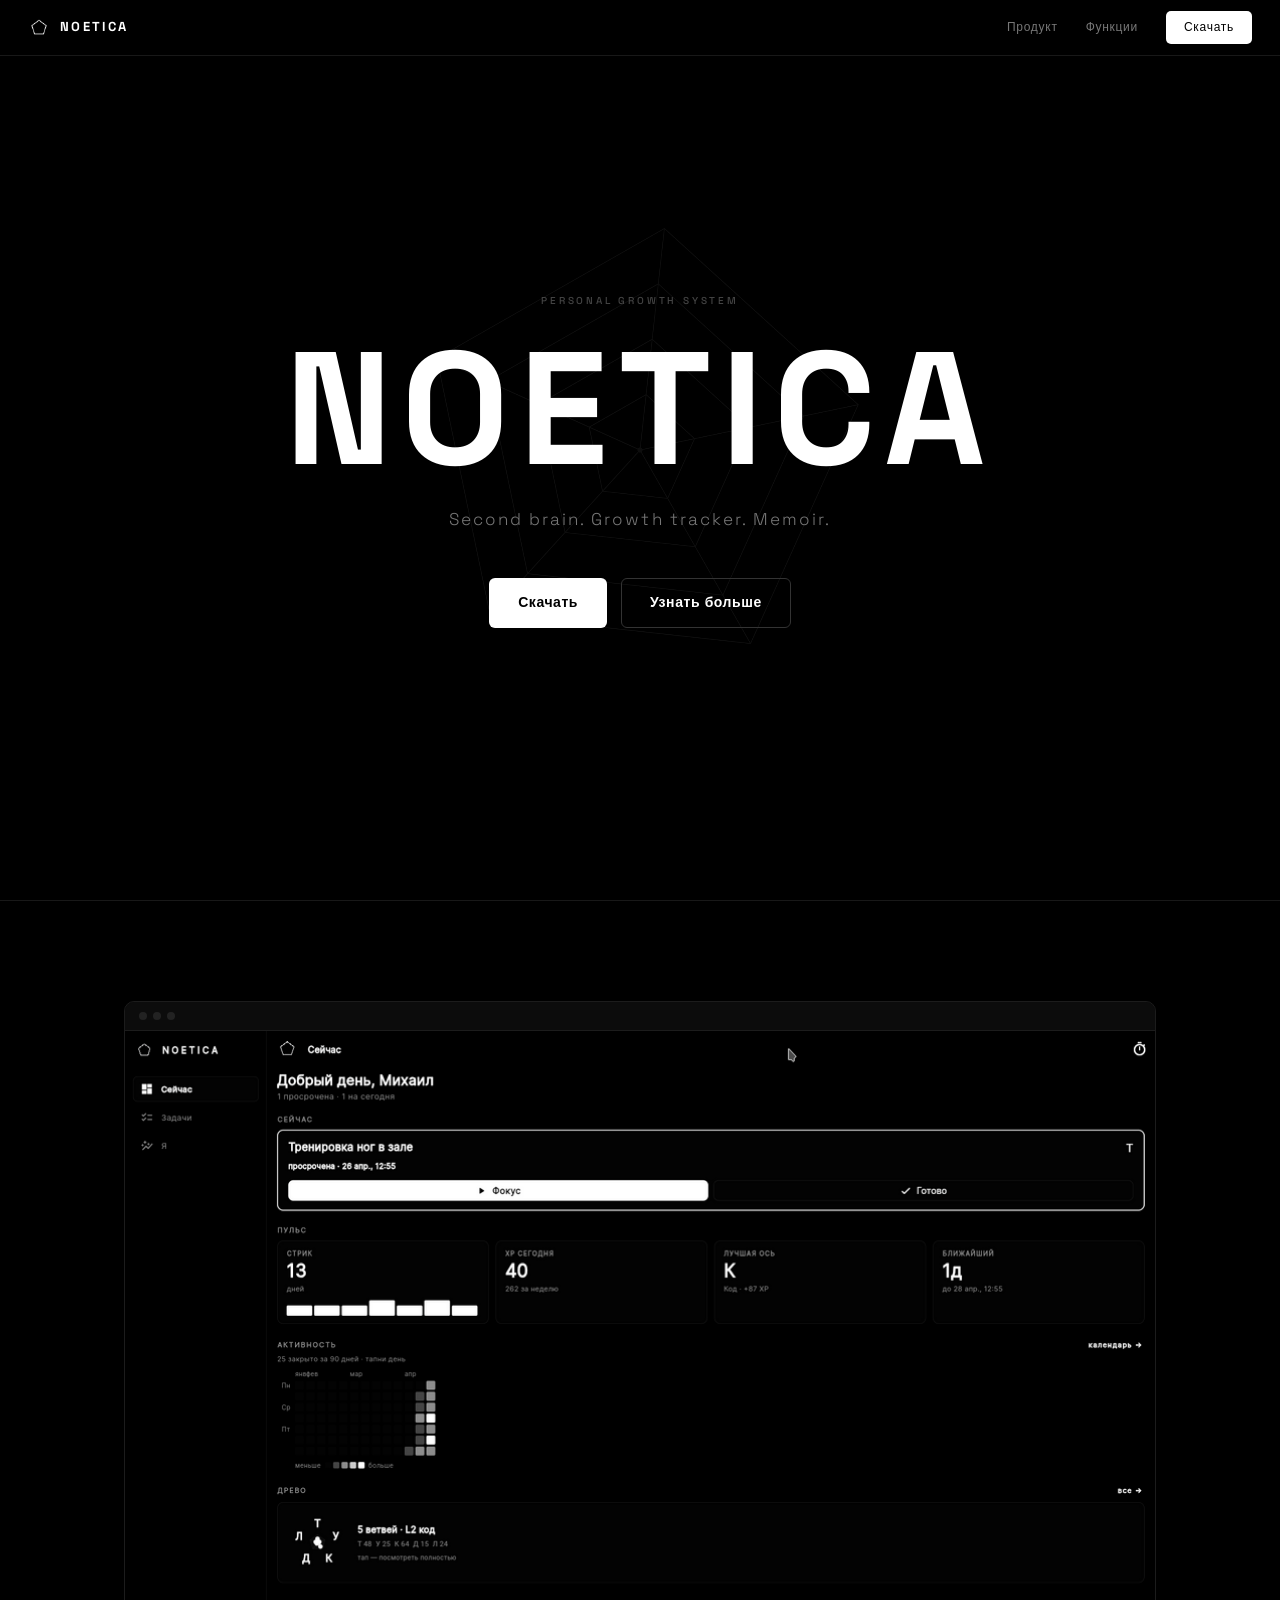
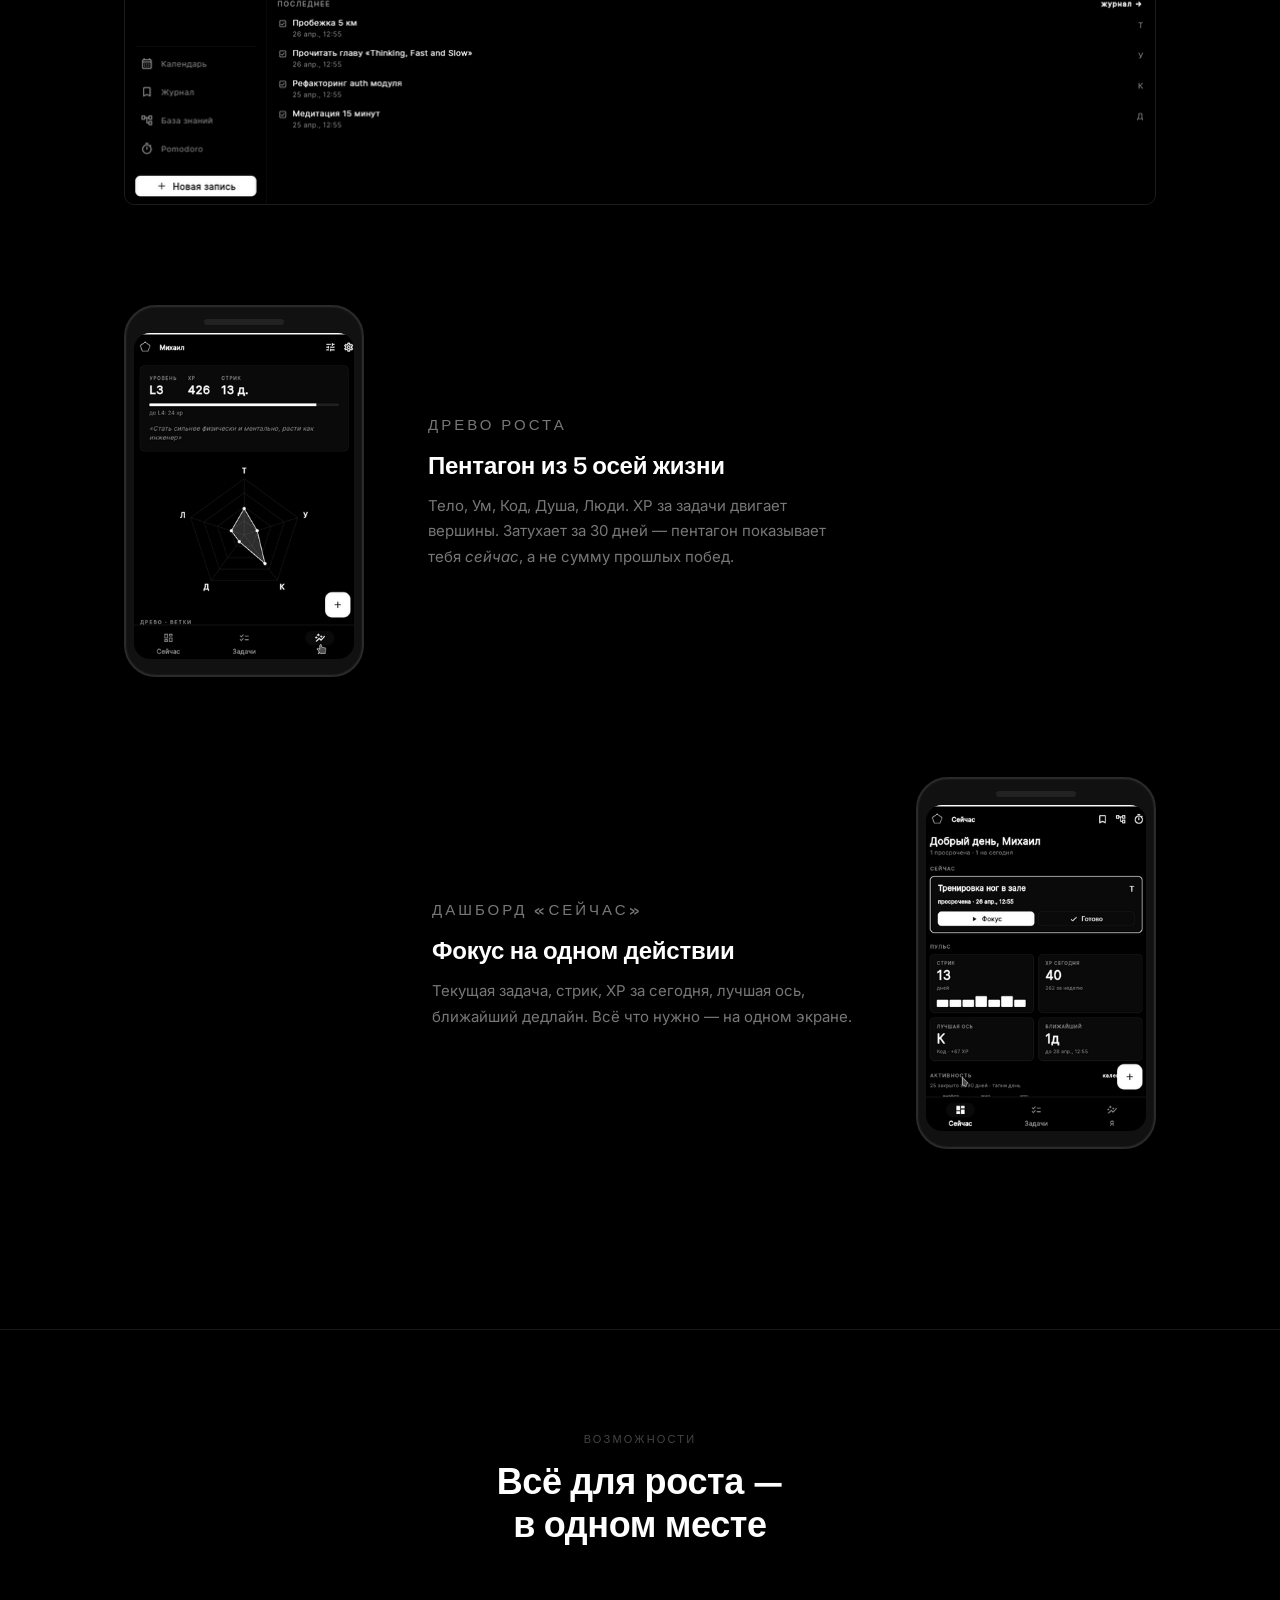
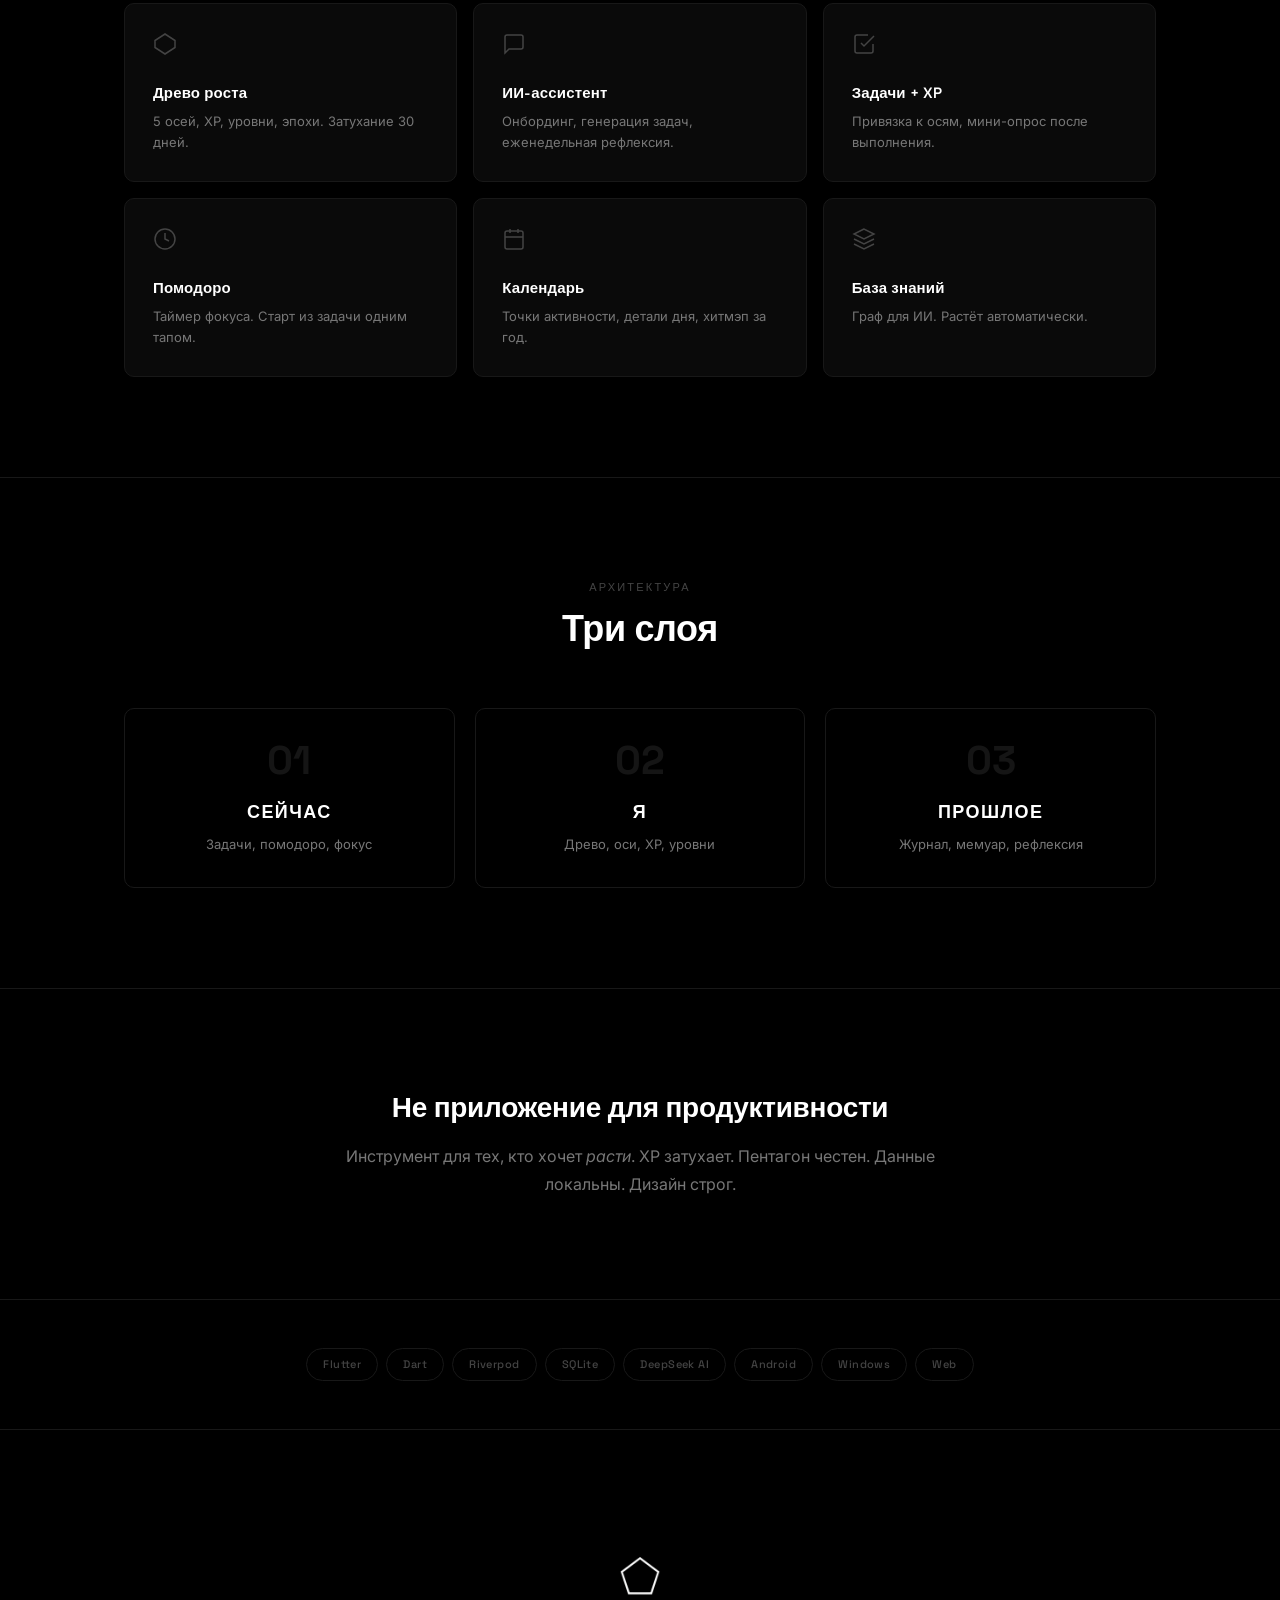
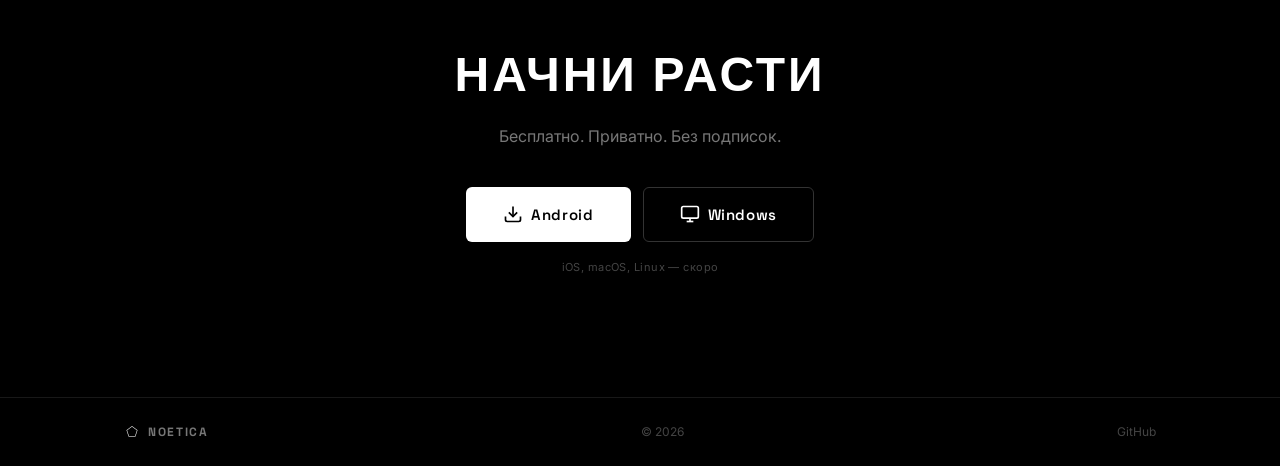
==== commit 047538d5: "refactor(landing): v3 — Space Grotesk CAPS, меньше скринов, телефонные фреймы - Шрифт заголовков: Sp" ====
--- a/landing/index.html
+++ b/landing/index.html
@@ -3,28 +3,24 @@
 <head>
   <meta charset="UTF-8" />
   <meta name="viewport" content="width=device-width, initial-scale=1.0" />
-  <title>Noetica — second brain, growth tracker, memoir</title>
+  <title>NOETICA — second brain, growth tracker, memoir</title>
   <meta name="description" content="Noetica — единый инструмент для мышления, запоминания и роста. Трекер личного развития с ИИ, пентагоном осей и системой XP." />
-  <meta property="og:title" content="Noetica — second brain &middot; growth tracker &middot; memoir" />
-  <meta property="og:description" content="Единый инструмент для мышления, запоминания и роста." />
-  <meta property="og:type" content="website" />
   <link rel="preconnect" href="https://fonts.googleapis.com" />
   <link rel="preconnect" href="https://fonts.gstatic.com" crossorigin />
-  <link href="https://fonts.googleapis.com/css2?family=Inter:wght@300;400;500;600;700;800;900&display=swap" rel="stylesheet" />
+  <link href="https://fonts.googleapis.com/css2?family=Space+Grotesk:wght@300;400;500;600;700&family=Inter:wght@300;400;500;600&display=swap" rel="stylesheet" />
   <link rel="stylesheet" href="style.css" />
 </head>
 <body>
 
   <!-- NAV -->
-  <nav class="nav" id="nav">
+  <nav class="nav">
     <a href="#" class="nav__brand">
-      <img src="img/logo-icon.png" alt="Noetica" class="nav__icon" />
-      <span>noetica</span>
+      <img src="img/logo-icon.png" alt="Noetica" class="nav__logo" />
+      <span>NOETICA</span>
     </a>
     <div class="nav__links" id="navLinks">
-      <a href="#screens">Приложение</a>
-      <a href="#features">Возможности</a>
-      <a href="#how">Как работает</a>
+      <a href="#product">Продукт</a>
+      <a href="#features">Функции</a>
       <a href="#download" class="nav__cta">Скачать</a>
     </div>
     <button class="nav__burger" id="burger" aria-label="Menu">
@@ -34,198 +30,117 @@
 
   <!-- HERO -->
   <header class="hero">
-    <div class="hero__bg">
+    <div class="hero__canvas-wrap">
       <canvas id="heroPentagon"></canvas>
     </div>
-    <div class="hero__content">
-      <div class="hero__badge">personal growth system</div>
-      <h1 class="hero__title">noetica</h1>
-      <p class="hero__sub">Единый инструмент для мышления,<br>запоминания и роста</p>
-      <div class="hero__actions">
-        <a href="#download" class="btn btn--white">Начать бесплатно</a>
-        <a href="#screens" class="btn btn--outline">Смотреть приложение</a>
-      </div>
-    </div>
-    <div class="hero__screens">
-      <div class="hero__phone">
-        <img src="img/mobile-self.png" alt="Noetica — Древо роста" />
+    <div class="hero__inner">
+      <p class="hero__label">PERSONAL GROWTH SYSTEM</p>
+      <h1 class="hero__title">NOETICA</h1>
+      <p class="hero__sub">Second brain. Growth tracker. Memoir.</p>
+      <div class="hero__cta">
+        <a href="#download" class="btn btn--primary">Скачать</a>
+        <a href="#product" class="btn btn--ghost">Узнать больше</a>
       </div>
     </div>
   </header>
 
-  <!-- STATS -->
-  <section class="stats">
-    <div class="container stats__row">
-      <div class="stat">
-        <span class="stat__num">5</span>
-        <span class="stat__label">осей роста</span>
-      </div>
-      <div class="stat">
-        <span class="stat__num">XP</span>
-        <span class="stat__label">система очков</span>
-      </div>
-      <div class="stat">
-        <span class="stat__num">30</span>
-        <span class="stat__label">дней затухания</span>
-      </div>
-      <div class="stat">
-        <span class="stat__num">AI</span>
-        <span class="stat__label">генерация задач</span>
-      </div>
-    </div>
-  </section>
-
-  <!-- SCREENSHOTS -->
-  <section class="screens" id="screens">
-    <div class="container">
-      <p class="tag">Приложение</p>
-      <h2 class="heading">Посмотри, как это работает</h2>
-      <p class="subheading">Реальные экраны приложения. Десктоп и мобайл.</p>
-    </div>
-
-    <div class="screens__showcase">
-      <div class="screens__desktop" data-anim="fade-up">
-        <div class="browser-frame">
-          <div class="browser-frame__dots">
-            <span></span><span></span><span></span>
-          </div>
-          <img src="img/desktop-dashboard.png" alt="Noetica — Дашборд" loading="lazy" />
-        </div>
-        <p class="screens__caption">Дашборд &laquo;Сейчас&raquo; &mdash; текущая задача, стрик, пульс недели, хитмэп активности и Древо</p>
-      </div>
-
-      <div class="screens__grid">
-        <div class="screen-tile" data-anim="fade-up">
-          <div class="browser-frame browser-frame--sm">
-            <div class="browser-frame__dots"><span></span><span></span><span></span></div>
-            <img src="img/desktop-self.png" alt="Древо роста" loading="lazy" />
-          </div>
-          <h3>Древо</h3>
-          <p>Пентагон осей, уровни, XP и прогресс по каждой ветке</p>
-        </div>
-
-        <div class="screen-tile" data-anim="fade-up">
-          <div class="browser-frame browser-frame--sm">
-            <div class="browser-frame__dots"><span></span><span></span><span></span></div>
-            <img src="img/desktop-tasks.png" alt="Задачи" loading="lazy" />
-          </div>
-          <h3>Задачи</h3>
-          <p>Фильтрация по статусу и осям, XP за каждую задачу, дедлайны</p>
-        </div>
-
-        <div class="screen-tile" data-anim="fade-up">
-          <div class="browser-frame browser-frame--sm">
-            <div class="browser-frame__dots"><span></span><span></span><span></span></div>
-            <img src="img/desktop-calendar.png" alt="Календарь" loading="lazy" />
-          </div>
-          <h3>Календарь</h3>
-          <p>Месяц, точки активности, детали дня с задачами и дедлайнами</p>
-        </div>
-
-        <div class="screen-tile" data-anim="fade-up">
-          <div class="browser-frame browser-frame--sm">
-            <div class="browser-frame__dots"><span></span><span></span><span></span></div>
-            <img src="img/desktop-pomodoro.png" alt="Помодоро" loading="lazy" />
-          </div>
-          <h3>Помодоро</h3>
-          <p>Таймер фокуса 25/5, настраиваемые интервалы, режим глубокой работы</p>
-        </div>
-      </div>
-
-      <div class="screens__mobile-row">
-        <div class="phone-frame" data-anim="fade-up">
-          <img src="img/mobile-dashboard.png" alt="Мобильный дашборд" loading="lazy" />
-        </div>
-        <div class="phone-frame" data-anim="fade-up">
-          <img src="img/mobile-self.png" alt="Мобильное Древо" loading="lazy" />
-        </div>
-        <div class="phone-frame" data-anim="fade-up">
-          <img src="img/mobile-tasks.png" alt="Мобильные задачи" loading="lazy" />
-        </div>
-      </div>
-      <p class="screens__mobile-label">Адаптивный мобильный интерфейс</p>
+  <!-- PRODUCT SHOWCASE -->
+  <section class="product" id="product">
+    <div class="container">
+      <div class="product__hero-shot" data-anim>
+        <div class="device device--desktop">
+          <div class="device__bar"><span></span><span></span><span></span></div>
+          <img src="img/desktop-dashboard.png" alt="Дашборд Noetica" />
+        </div>
+      </div>
+
+      <div class="product__duo" data-anim>
+        <div class="device device--phone">
+          <div class="device__notch"></div>
+          <img src="img/mobile-self.png" alt="Древо роста" />
+        </div>
+        <div class="product__text">
+          <p class="label">ДРЕВО РОСТА</p>
+          <h2>Пентагон из 5&nbsp;осей жизни</h2>
+          <p>Тело, Ум, Код, Душа, Люди. XP за задачи двигает вершины. Затухает за 30 дней &mdash; пентагон показывает тебя <em>сейчас</em>, а не сумму прошлых побед.</p>
+        </div>
+      </div>
+
+      <div class="product__duo product__duo--reverse" data-anim>
+        <div class="device device--phone">
+          <div class="device__notch"></div>
+          <img src="img/mobile-dashboard.png" alt="Мобильный дашборд" />
+        </div>
+        <div class="product__text">
+          <p class="label">ДАШБОРД &laquo;СЕЙЧАС&raquo;</p>
+          <h2>Фокус на одном действии</h2>
+          <p>Текущая задача, стрик, XP за сегодня, лучшая ось, ближайший дедлайн. Всё что нужно &mdash; на одном экране.</p>
+        </div>
+      </div>
     </div>
   </section>
 
   <!-- FEATURES -->
   <section class="features" id="features">
     <div class="container">
-      <p class="tag">Возможности</p>
-      <h2 class="heading">Всё для роста &mdash; в&nbsp;одном месте</h2>
+      <p class="label label--center">ВОЗМОЖНОСТИ</p>
+      <h2 class="section-title">Всё для роста &mdash;<br>в&nbsp;одном месте</h2>
 
       <div class="features__grid">
-        <div class="f-card" data-anim="fade-up">
-          <div class="f-card__icon">
-            <svg width="24" height="24" viewBox="0 0 24 24" fill="none" stroke="currentColor" stroke-width="1.5"><polygon points="12,2 22,8.5 22,15.5 12,22 2,15.5 2,8.5"/></svg>
-          </div>
+        <div class="f-card" data-anim>
+          <svg class="f-card__icon" width="24" height="24" viewBox="0 0 24 24" fill="none" stroke="currentColor" stroke-width="1.5"><polygon points="12,2 22,8.5 22,15.5 12,22 2,15.5 2,8.5"/></svg>
           <h3>Древо роста</h3>
-          <p>Пентагон из 5 осей жизни. XP за задачи двигает вершины. Затухает за 30 дней без действий &mdash; честный портрет <em>тебя сейчас</em>.</p>
-        </div>
-
-        <div class="f-card" data-anim="fade-up">
-          <div class="f-card__icon">
-            <svg width="24" height="24" viewBox="0 0 24 24" fill="none" stroke="currentColor" stroke-width="1.5"><path d="M21 15a2 2 0 0 1-2 2H7l-4 4V5a2 2 0 0 1 2-2h14a2 2 0 0 1 2 2z"/></svg>
-          </div>
+          <p>5 осей, XP, уровни, эпохи. Затухание 30 дней.</p>
+        </div>
+        <div class="f-card" data-anim>
+          <svg class="f-card__icon" width="24" height="24" viewBox="0 0 24 24" fill="none" stroke="currentColor" stroke-width="1.5"><path d="M21 15a2 2 0 0 1-2 2H7l-4 4V5a2 2 0 0 1 2-2h14a2 2 0 0 1 2 2z"/></svg>
           <h3>ИИ-ассистент</h3>
-          <p>Диалоговый онбординг, генерация задач по твоему уровню, еженедельная рефлексия. Нейронка помнит контекст.</p>
-        </div>
-
-        <div class="f-card" data-anim="fade-up">
-          <div class="f-card__icon">
-            <svg width="24" height="24" viewBox="0 0 24 24" fill="none" stroke="currentColor" stroke-width="1.5"><path d="M9 11l3 3L22 4"/><path d="M21 12v7a2 2 0 0 1-2 2H5a2 2 0 0 1-2-2V5a2 2 0 0 1 2-2h11"/></svg>
-          </div>
-          <h3>Задачи + рефлексия</h3>
-          <p>Привязка к осям, XP за выполнение. После завершения &mdash; мини-опрос (легко/нормально/сложно), который корректирует XP и учит ИИ.</p>
-        </div>
-
-        <div class="f-card" data-anim="fade-up">
-          <div class="f-card__icon">
-            <svg width="24" height="24" viewBox="0 0 24 24" fill="none" stroke="currentColor" stroke-width="1.5"><circle cx="12" cy="12" r="10"/><polyline points="12 6 12 12 16 14"/></svg>
-          </div>
+          <p>Онбординг, генерация задач, еженедельная рефлексия.</p>
+        </div>
+        <div class="f-card" data-anim>
+          <svg class="f-card__icon" width="24" height="24" viewBox="0 0 24 24" fill="none" stroke="currentColor" stroke-width="1.5"><path d="M9 11l3 3L22 4"/><path d="M21 12v7a2 2 0 0 1-2 2H5a2 2 0 0 1-2-2V5a2 2 0 0 1 2-2h11"/></svg>
+          <h3>Задачи + XP</h3>
+          <p>Привязка к осям, мини-опрос после выполнения.</p>
+        </div>
+        <div class="f-card" data-anim>
+          <svg class="f-card__icon" width="24" height="24" viewBox="0 0 24 24" fill="none" stroke="currentColor" stroke-width="1.5"><circle cx="12" cy="12" r="10"/><polyline points="12 6 12 12 16 14"/></svg>
           <h3>Помодоро</h3>
-          <p>Встроенный таймер с фазами фокуса и отдыха. Старт прямо из задачи &mdash; один тап, и ты в потоке.</p>
-        </div>
-
-        <div class="f-card" data-anim="fade-up">
-          <div class="f-card__icon">
-            <svg width="24" height="24" viewBox="0 0 24 24" fill="none" stroke="currentColor" stroke-width="1.5"><rect x="3" y="4" width="18" height="18" rx="2"/><line x1="16" y1="2" x2="16" y2="6"/><line x1="8" y1="2" x2="8" y2="6"/><line x1="3" y1="10" x2="21" y2="10"/></svg>
-          </div>
+          <p>Таймер фокуса. Старт из задачи одним тапом.</p>
+        </div>
+        <div class="f-card" data-anim>
+          <svg class="f-card__icon" width="24" height="24" viewBox="0 0 24 24" fill="none" stroke="currentColor" stroke-width="1.5"><rect x="3" y="4" width="18" height="18" rx="2"/><line x1="16" y1="2" x2="16" y2="6"/><line x1="8" y1="2" x2="8" y2="6"/><line x1="3" y1="10" x2="21" y2="10"/></svg>
           <h3>Календарь</h3>
-          <p>Месячный вид с точками активности. Клик по дню &mdash; завершённые задачи, дедлайны, заметки. Хитмэп активности за год.</p>
-        </div>
-
-        <div class="f-card" data-anim="fade-up">
-          <div class="f-card__icon">
-            <svg width="24" height="24" viewBox="0 0 24 24" fill="none" stroke="currentColor" stroke-width="1.5"><path d="M12 2L2 7l10 5 10-5-10-5z"/><path d="M2 17l10 5 10-5"/><path d="M2 12l10 5 10-5"/></svg>
-          </div>
+          <p>Точки активности, детали дня, хитмэп за год.</p>
+        </div>
+        <div class="f-card" data-anim>
+          <svg class="f-card__icon" width="24" height="24" viewBox="0 0 24 24" fill="none" stroke="currentColor" stroke-width="1.5"><path d="M12 2L2 7l10 5 10-5-10-5z"/><path d="M2 17l10 5 10-5"/><path d="M2 12l10 5 10-5"/></svg>
           <h3>База знаний</h3>
-          <p>Персональный граф, который ИИ использует для генерации задач и понимания твоего уровня. Растёт автоматически.</p>
-        </div>
-      </div>
-    </div>
-  </section>
-
-  <!-- HOW IT WORKS -->
-  <section class="how" id="how">
-    <div class="container">
-      <p class="tag">Архитектура</p>
-      <h2 class="heading">Три слоя на одной оси времени</h2>
-
-      <div class="how__cols">
-        <div class="how__step" data-anim="fade-up">
-          <div class="how__num">01</div>
-          <h3>Сейчас</h3>
-          <p>Дашборд с текущей задачей, пульсом недели и помодоро. Фокус на одном действии прямо сейчас.</p>
-        </div>
-        <div class="how__step" data-anim="fade-up">
-          <div class="how__num">02</div>
+          <p>Граф для ИИ. Растёт автоматически.</p>
+        </div>
+      </div>
+    </div>
+  </section>
+
+  <!-- LAYERS -->
+  <section class="layers">
+    <div class="container">
+      <p class="label label--center">АРХИТЕКТУРА</p>
+      <h2 class="section-title">Три слоя</h2>
+      <div class="layers__row">
+        <div class="layer" data-anim>
+          <span class="layer__num">01</span>
+          <h3>СЕЙЧАС</h3>
+          <p>Задачи, помодоро, фокус</p>
+        </div>
+        <div class="layer" data-anim>
+          <span class="layer__num">02</span>
           <h3>Я</h3>
-          <p>Древо роста &mdash; пентагон осей с XP, уровнями и эпохами. Каждая задача двигает вершины. Видишь, кем становишься.</p>
-        </div>
-        <div class="how__step" data-anim="fade-up">
-          <div class="how__num">03</div>
-          <h3>Прошлое</h3>
-          <p>Журнал-мемуар с явными промежутками. Время между записями &mdash; тоже часть истории.</p>
+          <p>Древо, оси, XP, уровни</p>
+        </div>
+        <div class="layer" data-anim>
+          <span class="layer__num">03</span>
+          <h3>ПРОШЛОЕ</h3>
+          <p>Журнал, мемуар, рефлексия</p>
         </div>
       </div>
     </div>
@@ -234,26 +149,9 @@
   <!-- PHILOSOPHY -->
   <section class="philosophy">
     <div class="container">
-      <p class="tag">Философия</p>
-      <h2 class="heading">Не приложение для продуктивности.<br>Инструмент для тех, кто хочет <em>расти</em>.</h2>
-
-      <div class="philosophy__grid">
-        <div class="philosophy__item" data-anim="fade-up">
-          <h3>Честность, не мотивация</h3>
-          <p>XP затухает за 30 дней. Пентагон показывает тебя сейчас, а не сумму прошлых побед.</p>
-        </div>
-        <div class="philosophy__item" data-anim="fade-up">
-          <h3>Рефлексия, не галочки</h3>
-          <p>Задача &mdash; не чекбокс. После выполнения записываешь как прошло, что мешало. ИИ учится.</p>
-        </div>
-        <div class="philosophy__item" data-anim="fade-up">
-          <h3>Приватно и локально</h3>
-          <p>SQLite на устройстве. Облачная синхронизация опциональна. Твои мысли &mdash; только твои.</p>
-        </div>
-        <div class="philosophy__item" data-anim="fade-up">
-          <h3>Минимализм</h3>
-          <p>Строгий ч/б дизайн. Никаких градиентов и ярких цветов. Фокус на содержании.</p>
-        </div>
+      <div class="philosophy__block" data-anim>
+        <h2>Не приложение для продуктивности</h2>
+        <p>Инструмент для тех, кто хочет <em>расти</em>. XP затухает. Пентагон честен. Данные локальны. Дизайн строг.</p>
       </div>
     </div>
   </section>
@@ -262,12 +160,11 @@
   <section class="stack">
     <div class="container">
       <div class="stack__pills">
-        <span>Flutter 3.24</span>
-        <span>Dart 3.5</span>
+        <span>Flutter</span>
+        <span>Dart</span>
         <span>Riverpod</span>
         <span>SQLite</span>
         <span>DeepSeek AI</span>
-        <span>Inter Font</span>
         <span>Android</span>
         <span>Windows</span>
         <span>Web</span>
@@ -277,33 +174,33 @@
 
   <!-- CTA -->
   <section class="cta" id="download">
-    <div class="container cta__inner">
-      <img src="img/logo-icon.png" alt="Noetica" class="cta__icon" />
-      <h2 class="cta__title">Начни расти сегодня</h2>
+    <div class="container">
+      <img src="img/logo-icon.png" alt="" class="cta__logo" />
+      <h2 class="cta__title">НАЧНИ РАСТИ</h2>
       <p class="cta__sub">Бесплатно. Приватно. Без подписок.</p>
-      <div class="cta__buttons">
-        <a href="#" class="btn btn--white btn--lg">
+      <div class="cta__btns">
+        <a href="#" class="btn btn--primary btn--lg">
           <svg width="20" height="20" viewBox="0 0 24 24" fill="none" stroke="currentColor" stroke-width="2"><path d="M21 15v4a2 2 0 0 1-2 2H5a2 2 0 0 1-2-2v-4"/><polyline points="7 10 12 15 17 10"/><line x1="12" y1="15" x2="12" y2="3"/></svg>
-          Android APK
+          Android
         </a>
-        <a href="#" class="btn btn--outline btn--lg">
+        <a href="#" class="btn btn--ghost btn--lg">
           <svg width="20" height="20" viewBox="0 0 24 24" fill="none" stroke="currentColor" stroke-width="2"><rect x="2" y="3" width="20" height="14" rx="2"/><line x1="8" y1="21" x2="16" y2="21"/><line x1="12" y1="17" x2="12" y2="21"/></svg>
           Windows
         </a>
       </div>
-      <p class="cta__note">Скоро: iOS, macOS, Linux</p>
+      <p class="cta__note">iOS, macOS, Linux &mdash; скоро</p>
     </div>
   </section>
 
   <!-- FOOTER -->
   <footer class="footer">
     <div class="container footer__inner">
-      <div class="footer__brand">
-        <img src="img/logo-icon.png" alt="" class="footer__icon" />
-        <span>noetica</span>
-      </div>
-      <span class="footer__copy">&copy; 2026 Noetica</span>
-      <a href="https://github.com/gamegroyvi/noetica" class="footer__link" target="_blank" rel="noopener">GitHub</a>
+      <span class="footer__brand">
+        <img src="img/logo-icon.png" alt="" class="footer__logo" />
+        NOETICA
+      </span>
+      <span class="footer__copy">&copy; 2026</span>
+      <a href="https://github.com/gamegroyvi/noetica" target="_blank" rel="noopener">GitHub</a>
     </div>
   </footer>
 
--- a/landing/style.css
+++ b/landing/style.css
@@ -1,590 +1,409 @@
-/* ═══════════════════════════════════════════
-   Noetica Landing — B&W, Inter, premium feel
-   ═══════════════════════════════════════════ */
+/* ═══════════════════════════════════════
+   NOETICA Landing — v3 · clean, angular
+   ═══════════════════════════════════════ */
 
 :root {
-  --bg: #000;
-  --surface: #0a0a0a;
-  --card: #111;
-  --fg: #fff;
-  --muted: #888;
-  --dim: #555;
-  --line: #1a1a1a;
-  --radius: 12px;
-  --radius-sm: 8px;
-  --font: 'Inter', -apple-system, BlinkMacSystemFont, sans-serif;
+  --bg:     #000;
+  --card:   #0a0a0a;
+  --fg:     #fff;
+  --muted:  #777;
+  --dim:    #444;
+  --line:   #181818;
+  --r:      10px;
+  --display: 'Space Grotesk', sans-serif;
+  --body:    'Inter', sans-serif;
 }
 
 *, *::before, *::after { box-sizing: border-box; margin: 0; padding: 0; }
 
 html {
   scroll-behavior: smooth;
-  font-size: 16px;
   -webkit-font-smoothing: antialiased;
-  -moz-osx-font-smoothing: grayscale;
 }
 
 body {
-  font-family: var(--font);
+  font-family: var(--body);
+  font-weight: 400;
+  font-size: 15px;
   background: var(--bg);
   color: var(--fg);
-  line-height: 1.65;
+  line-height: 1.7;
   overflow-x: hidden;
 }
 
 a { color: inherit; text-decoration: none; }
 em { font-style: italic; }
-
-.container {
-  max-width: 1160px;
-  margin: 0 auto;
-  padding: 0 24px;
-}
-
-/* ── TYPOGRAPHY HELPERS ── */
-.tag {
-  display: inline-block;
+img { display: block; max-width: 100%; }
+
+.container { max-width: 1080px; margin: 0 auto; padding: 0 24px; }
+
+/* ── shared labels ── */
+.label {
+  font-family: var(--display);
   font-size: 0.6875rem;
+  font-weight: 500;
+  letter-spacing: 0.2em;
+  color: var(--dim);
+  margin-bottom: 12px;
+}
+.label--center { text-align: center; }
+
+.section-title {
+  font-family: var(--display);
+  font-size: clamp(1.5rem, 3.5vw, 2.25rem);
   font-weight: 600;
-  letter-spacing: 0.14em;
-  text-transform: uppercase;
-  color: var(--dim);
-  margin-bottom: 16px;
-  padding: 6px 14px;
-  border: 1px solid var(--line);
-  border-radius: 999px;
-}
-
-.heading {
-  font-size: clamp(1.75rem, 4vw, 2.75rem);
-  font-weight: 700;
-  line-height: 1.15;
-  letter-spacing: -0.025em;
-  margin-bottom: 16px;
-}
-
-.subheading {
-  font-size: 1.0625rem;
-  color: var(--muted);
-  margin-bottom: 48px;
-  max-width: 480px;
-}
-
-/* ── BUTTONS ── */
+  letter-spacing: -0.01em;
+  line-height: 1.2;
+  text-align: center;
+  margin-bottom: 56px;
+}
+
+/* ── buttons ── */
 .btn {
   display: inline-flex;
   align-items: center;
   gap: 8px;
-  padding: 14px 28px;
-  border-radius: var(--radius-sm);
+  font-family: var(--display);
+  font-size: 0.875rem;
+  font-weight: 600;
+  letter-spacing: 0.04em;
+  padding: 12px 28px;
+  border-radius: 6px;
+  border: 1px solid transparent;
+  cursor: pointer;
+  transition: all .2s;
+}
+.btn--primary { background: #fff; color: #000; }
+.btn--primary:hover { background: #ddd; }
+.btn--ghost  { background: transparent; color: #fff; border-color: #333; }
+.btn--ghost:hover { border-color: #666; }
+.btn--lg { padding: 14px 36px; font-size: 0.9375rem; }
+
+/* ═══════════ NAV ═══════════ */
+.nav {
+  position: fixed; top: 0; left: 0; right: 0; z-index: 100;
+  display: flex; align-items: center; justify-content: space-between;
+  height: 56px; padding: 0 28px;
+  background: rgba(0,0,0,.8);
+  backdrop-filter: blur(24px);
+  -webkit-backdrop-filter: blur(24px);
+  border-bottom: 1px solid var(--line);
+}
+
+.nav__brand {
+  display: flex; align-items: center; gap: 10px;
+  font-family: var(--display);
+  font-size: 0.8125rem; font-weight: 700;
+  letter-spacing: 0.18em;
+}
+.nav__logo { width: 22px; height: 22px; border-radius: 5px; }
+
+.nav__links {
+  display: flex; align-items: center; gap: 28px;
+}
+.nav__links a {
+  font-family: var(--display);
+  font-size: 0.75rem; font-weight: 500;
+  letter-spacing: 0.06em;
+  color: var(--muted);
+  transition: color .2s;
+}
+.nav__links a:hover { color: #fff; }
+.nav__cta {
+  background: #fff !important; color: #000 !important;
+  padding: 6px 18px; border-radius: 5px;
+}
+.nav__cta:hover { background: #ddd !important; }
+
+.nav__burger {
+  display: none; background: none; border: none; cursor: pointer;
+  flex-direction: column; gap: 5px; padding: 4px;
+}
+.nav__burger span { width: 20px; height: 1.5px; background: #fff; }
+
+@media (max-width: 640px) {
+  .nav__links { display: none; }
+  .nav__links.open {
+    display: flex; flex-direction: column;
+    position: fixed; top: 56px; left: 0; right: 0;
+    background: rgba(0,0,0,.96); backdrop-filter: blur(20px);
+    padding: 24px; gap: 18px;
+    border-bottom: 1px solid var(--line);
+  }
+  .nav__burger { display: flex; }
+}
+
+/* ═══════════ HERO ═══════════ */
+.hero {
+  position: relative;
+  display: flex; align-items: center; justify-content: center;
+  min-height: 100vh; text-align: center;
+  padding: 100px 24px 80px;
+  overflow: hidden;
+}
+
+.hero__canvas-wrap {
+  position: absolute; inset: 0;
+  display: flex; align-items: center; justify-content: center;
+  pointer-events: none;
+}
+.hero__canvas-wrap canvas {
+  width: 600px; height: 600px; opacity: 0.05;
+}
+
+.hero__inner { position: relative; z-index: 2; }
+
+.hero__label {
+  font-family: var(--display);
+  font-size: 0.625rem;
+  font-weight: 500;
+  letter-spacing: 0.28em;
+  color: var(--dim);
+  margin-bottom: 28px;
+}
+
+.hero__title {
+  font-family: var(--display);
+  font-size: clamp(4.5rem, 15vw, 10rem);
+  font-weight: 700;
+  letter-spacing: 0.06em;
+  line-height: 0.9;
+  margin-bottom: 24px;
+}
+
+.hero__sub {
+  font-family: var(--display);
+  font-size: clamp(0.875rem, 2vw, 1.0625rem);
+  font-weight: 300;
+  letter-spacing: 0.12em;
+  color: var(--muted);
+  margin-bottom: 44px;
+}
+
+.hero__cta { display: flex; gap: 14px; justify-content: center; flex-wrap: wrap; }
+
+/* ═══════════ PRODUCT ═══════════ */
+.product {
+  padding: 100px 0 80px;
+  border-top: 1px solid var(--line);
+}
+
+.product__hero-shot {
+  margin-bottom: 100px;
+}
+
+/* Device frames */
+.device { position: relative; overflow: hidden; }
+
+.device--desktop {
+  background: #0c0c0c;
+  border: 1px solid #1c1c1c;
+  border-radius: var(--r);
+  overflow: hidden;
+}
+.device__bar {
+  display: flex; gap: 6px; padding: 10px 14px;
+  background: #0c0c0c;
+  border-bottom: 1px solid #1c1c1c;
+}
+.device__bar span {
+  width: 8px; height: 8px; border-radius: 50%; background: #222;
+}
+.device--desktop img { width: 100%; }
+
+/* Phone device */
+.device--phone {
+  width: 240px;
+  background: #111;
+  border: 2px solid #2a2a2a;
+  border-radius: 32px;
+  padding: 12px 8px 16px;
+  position: relative;
+  flex-shrink: 0;
+  box-shadow: 0 24px 64px rgba(0,0,0,.5), inset 0 0 0 1px rgba(255,255,255,.03);
+}
+
+.device__notch {
+  width: 80px; height: 6px;
+  background: #222;
+  border-radius: 4px;
+  margin: 0 auto 8px;
+}
+
+.device--phone img {
+  width: 100%;
+  border-radius: 16px;
+}
+
+/* Duo layout: phone + text side by side */
+.product__duo {
+  display: flex;
+  align-items: center;
+  gap: 64px;
+  margin-bottom: 100px;
+}
+
+.product__duo--reverse { flex-direction: row-reverse; }
+
+.product__text { max-width: 420px; }
+.product__text h2 {
+  font-family: var(--display);
+  font-size: 1.5rem;
+  font-weight: 600;
+  letter-spacing: -0.01em;
+  margin-bottom: 12px;
+  line-height: 1.3;
+}
+.product__text p {
+  font-size: 0.9375rem;
+  color: var(--muted);
+  line-height: 1.7;
+}
+
+@media (max-width: 700px) {
+  .product__duo,
+  .product__duo--reverse {
+    flex-direction: column;
+    text-align: center;
+    gap: 32px;
+  }
+  .device--phone { width: 200px; }
+}
+
+/* ═══════════ FEATURES ═══════════ */
+.features {
+  padding: 100px 0;
+  border-top: 1px solid var(--line);
+}
+
+.features__grid {
+  display: grid;
+  grid-template-columns: repeat(3, 1fr);
+  gap: 16px;
+}
+
+.f-card {
+  padding: 28px;
+  background: var(--card);
+  border: 1px solid var(--line);
+  border-radius: var(--r);
+  transition: border-color .3s;
+}
+.f-card:hover { border-color: #2a2a2a; }
+
+.f-card__icon {
+  color: var(--dim);
+  margin-bottom: 16px;
+}
+
+.f-card h3 {
+  font-family: var(--display);
   font-size: 0.9375rem;
   font-weight: 600;
   letter-spacing: 0.01em;
-  transition: all 0.2s ease;
-  cursor: pointer;
-  border: 1px solid transparent;
-}
-
-.btn--white {
-  background: var(--fg);
-  color: var(--bg);
-}
-.btn--white:hover { background: #e0e0e0; }
-
-.btn--outline {
-  background: transparent;
-  color: var(--fg);
-  border-color: #333;
-}
-.btn--outline:hover { border-color: #666; }
-
-.btn--lg { padding: 16px 36px; font-size: 1rem; }
-
-/* ═══════════ NAV ═══════════ */
-.nav {
-  position: fixed;
-  top: 0; left: 0; right: 0;
-  z-index: 100;
-  display: flex;
-  align-items: center;
-  justify-content: space-between;
-  padding: 0 32px;
-  height: 60px;
-  background: rgba(0,0,0,.85);
-  backdrop-filter: blur(20px);
-  -webkit-backdrop-filter: blur(20px);
-  border-bottom: 1px solid var(--line);
-}
-
-.nav__brand {
-  display: flex;
-  align-items: center;
-  gap: 10px;
+  margin-bottom: 6px;
+}
+
+.f-card p {
+  font-size: 0.8125rem;
+  color: var(--muted);
+  line-height: 1.6;
+}
+
+@media (max-width: 768px) { .features__grid { grid-template-columns: repeat(2, 1fr); } }
+@media (max-width: 480px) { .features__grid { grid-template-columns: 1fr; } }
+
+/* ═══════════ LAYERS ═══════════ */
+.layers {
+  padding: 100px 0;
+  border-top: 1px solid var(--line);
+}
+
+.layers__row {
+  display: grid;
+  grid-template-columns: repeat(3, 1fr);
+  gap: 20px;
+}
+
+.layer {
+  padding: 32px;
+  border: 1px solid var(--line);
+  border-radius: var(--r);
+  text-align: center;
+}
+
+.layer__num {
+  font-family: var(--display);
+  font-size: 2.5rem;
+  font-weight: 700;
+  color: #151515;
+  line-height: 1;
+  display: block;
+  margin-bottom: 16px;
+}
+
+.layer h3 {
+  font-family: var(--display);
+  font-size: 1.125rem;
+  font-weight: 700;
+  letter-spacing: 0.08em;
+  margin-bottom: 6px;
+}
+
+.layer p {
+  font-size: 0.8125rem;
+  color: var(--muted);
+}
+
+@media (max-width: 600px) { .layers__row { grid-template-columns: 1fr; } }
+
+/* ═══════════ PHILOSOPHY ═══════════ */
+.philosophy {
+  padding: 100px 0;
+  border-top: 1px solid var(--line);
+}
+
+.philosophy__block {
+  max-width: 600px;
+  margin: 0 auto;
+  text-align: center;
+}
+
+.philosophy__block h2 {
+  font-family: var(--display);
+  font-size: clamp(1.25rem, 3vw, 1.75rem);
+  font-weight: 600;
+  letter-spacing: -0.01em;
+  margin-bottom: 16px;
+  line-height: 1.3;
+}
+
+.philosophy__block p {
   font-size: 1rem;
-  font-weight: 700;
-  letter-spacing: 0.14em;
-}
-
-.nav__icon {
-  width: 26px;
-  height: 26px;
-  border-radius: 6px;
-}
-
-.nav__links {
-  display: flex;
-  align-items: center;
-  gap: 32px;
-}
-
-.nav__links a {
-  font-size: 0.8125rem;
-  font-weight: 500;
-  color: var(--muted);
-  transition: color .2s;
-}
-.nav__links a:hover { color: var(--fg); }
-
-.nav__cta {
-  background: var(--fg) !important;
-  color: var(--bg) !important;
-  padding: 7px 20px;
-  border-radius: var(--radius-sm);
-}
-.nav__cta:hover { background: #e0e0e0 !important; }
-
-.nav__burger {
-  display: none;
-  background: none;
-  border: none;
-  cursor: pointer;
-  padding: 6px;
-  flex-direction: column;
-  gap: 6px;
-}
-.nav__burger span {
-  width: 22px;
-  height: 2px;
-  background: var(--fg);
-  border-radius: 1px;
-  transition: .3s;
-}
-
-@media (max-width: 768px) {
-  .nav__links { display: none; }
-  .nav__links.open {
-    display: flex;
-    flex-direction: column;
-    position: fixed;
-    top: 60px; left: 0; right: 0;
-    background: rgba(0,0,0,.96);
-    backdrop-filter: blur(20px);
-    padding: 24px 32px;
-    gap: 20px;
-    border-bottom: 1px solid var(--line);
-    z-index: 99;
-  }
-  .nav__links.open a { font-size: 1rem; }
-  .nav__burger { display: flex; }
-}
-
-/* ═══════════ HERO ═══════════ */
-.hero {
-  position: relative;
-  min-height: 100vh;
-  display: flex;
-  flex-direction: column;
-  align-items: center;
-  justify-content: center;
-  padding: 120px 24px 80px;
+  color: var(--muted);
+  line-height: 1.8;
+}
+
+/* ═══════════ STACK ═══════════ */
+.stack {
+  padding: 48px 0;
+  border-top: 1px solid var(--line);
   text-align: center;
-  overflow: hidden;
-}
-
-.hero__bg {
-  position: absolute;
-  inset: 0;
-  pointer-events: none;
-}
-
-.hero__bg canvas {
-  position: absolute;
-  top: 50%; left: 50%;
-  transform: translate(-50%, -50%);
-  width: 700px;
-  height: 700px;
-  opacity: 0.06;
-}
-
-.hero__content {
-  position: relative;
-  z-index: 2;
-  max-width: 700px;
-}
-
-.hero__badge {
-  display: inline-block;
-  font-size: 0.6875rem;
-  font-weight: 600;
-  letter-spacing: 0.14em;
-  text-transform: uppercase;
-  color: var(--dim);
+}
+
+.stack__pills {
+  display: flex; flex-wrap: wrap; gap: 8px; justify-content: center;
+}
+
+.stack__pills span {
+  font-family: var(--display);
   padding: 6px 16px;
   border: 1px solid var(--line);
   border-radius: 999px;
-  margin-bottom: 32px;
-}
-
-.hero__title {
-  font-size: clamp(4rem, 12vw, 8rem);
-  font-weight: 900;
-  letter-spacing: -0.05em;
-  line-height: 0.95;
-  margin-bottom: 24px;
-}
-
-.hero__sub {
-  font-size: clamp(1rem, 2.2vw, 1.25rem);
-  color: var(--muted);
-  line-height: 1.7;
-  margin-bottom: 40px;
-}
-
-.hero__actions {
-  display: flex;
-  gap: 16px;
-  justify-content: center;
-  flex-wrap: wrap;
-}
-
-.hero__screens {
-  position: relative;
-  z-index: 2;
-  margin-top: 64px;
-}
-
-.hero__phone {
-  width: 220px;
-  border-radius: 24px;
-  overflow: hidden;
-  border: 2px solid #222;
-  box-shadow: 0 40px 80px rgba(0,0,0,.6);
-}
-
-.hero__phone img {
-  width: 100%;
-  height: auto;
-  display: block;
-}
-
-/* ═══════════ STATS ═══════════ */
-.stats {
-  padding: 48px 0;
-  border-top: 1px solid var(--line);
-  border-bottom: 1px solid var(--line);
-}
-
-.stats__row {
-  display: flex;
-  justify-content: center;
-  gap: 64px;
-  flex-wrap: wrap;
-}
-
-.stat {
-  text-align: center;
-}
-
-.stat__num {
-  display: block;
-  font-size: 2rem;
-  font-weight: 800;
-  letter-spacing: -0.03em;
-  line-height: 1;
-  margin-bottom: 4px;
-}
-
-.stat__label {
-  font-size: 0.75rem;
+  font-size: 0.6875rem;
   font-weight: 500;
-  color: var(--muted);
-  text-transform: uppercase;
-  letter-spacing: 0.08em;
-}
-
-/* ═══════════ SCREENSHOTS ═══════════ */
-.screens {
-  padding: 120px 0;
-}
-
-.screens__showcase {
-  max-width: 1200px;
-  margin: 0 auto;
-  padding: 0 24px;
-}
-
-/* Browser frame mockup */
-.browser-frame {
-  background: var(--card);
-  border: 1px solid var(--line);
-  border-radius: var(--radius);
-  overflow: hidden;
-}
-
-.browser-frame__dots {
-  display: flex;
-  gap: 6px;
-  padding: 10px 14px;
-  border-bottom: 1px solid var(--line);
-}
-
-.browser-frame__dots span {
-  width: 8px;
-  height: 8px;
-  border-radius: 50%;
-  background: #333;
-}
-
-.browser-frame img {
-  width: 100%;
-  height: auto;
-  display: block;
-}
-
-.browser-frame--sm {
-  border-radius: var(--radius-sm);
-}
-.browser-frame--sm .browser-frame__dots {
-  padding: 8px 12px;
-}
-.browser-frame--sm .browser-frame__dots span {
-  width: 6px;
-  height: 6px;
-}
-
-.screens__desktop {
-  margin-bottom: 48px;
-}
-
-.screens__caption {
-  font-size: 0.875rem;
-  color: var(--muted);
-  text-align: center;
-  margin-top: 16px;
-}
-
-.screens__grid {
-  display: grid;
-  grid-template-columns: repeat(4, 1fr);
-  gap: 20px;
-  margin-bottom: 64px;
-}
-
-.screen-tile h3 {
-  font-size: 0.9375rem;
-  font-weight: 600;
-  margin-top: 12px;
-  margin-bottom: 4px;
-}
-
-.screen-tile p {
-  font-size: 0.8125rem;
-  color: var(--muted);
-  line-height: 1.5;
-}
-
-@media (max-width: 900px) {
-  .screens__grid { grid-template-columns: repeat(2, 1fr); }
-}
-@media (max-width: 480px) {
-  .screens__grid { grid-template-columns: 1fr; }
-}
-
-/* Phone frame */
-.phone-frame {
-  width: 180px;
-  border-radius: 20px;
-  overflow: hidden;
-  border: 2px solid #222;
-  background: var(--card);
-  flex-shrink: 0;
-}
-
-.phone-frame img {
-  width: 100%;
-  height: auto;
-  display: block;
-}
-
-.screens__mobile-row {
-  display: flex;
-  justify-content: center;
-  gap: 24px;
-  flex-wrap: wrap;
-}
-
-.screens__mobile-label {
-  text-align: center;
-  font-size: 0.8125rem;
-  color: var(--dim);
-  margin-top: 20px;
-  font-weight: 500;
+  color: var(--dim);
   letter-spacing: 0.04em;
-}
-
-/* ═══════════ FEATURES ═══════════ */
-.features {
-  padding: 120px 0;
-  border-top: 1px solid var(--line);
-}
-
-.features__grid {
-  display: grid;
-  grid-template-columns: repeat(3, 1fr);
-  gap: 20px;
-}
-
-.f-card {
-  padding: 32px;
-  background: var(--card);
-  border: 1px solid var(--line);
-  border-radius: var(--radius);
-  transition: border-color .3s, transform .3s;
-}
-.f-card:hover {
-  border-color: #333;
-  transform: translateY(-2px);
-}
-
-.f-card__icon {
-  width: 44px;
-  height: 44px;
-  display: flex;
-  align-items: center;
-  justify-content: center;
-  border: 1px solid var(--line);
-  border-radius: var(--radius-sm);
-  margin-bottom: 20px;
-  color: var(--fg);
-}
-
-.f-card h3 {
-  font-size: 1rem;
-  font-weight: 600;
-  margin-bottom: 8px;
-}
-
-.f-card p {
-  font-size: 0.875rem;
-  color: var(--muted);
-  line-height: 1.6;
-}
-
-@media (max-width: 900px) {
-  .features__grid { grid-template-columns: repeat(2, 1fr); }
-}
-@media (max-width: 560px) {
-  .features__grid { grid-template-columns: 1fr; }
-}
-
-/* ═══════════ HOW ═══════════ */
-.how {
-  padding: 120px 0;
-  border-top: 1px solid var(--line);
-}
-
-.how__cols {
-  display: grid;
-  grid-template-columns: repeat(3, 1fr);
-  gap: 32px;
-}
-
-.how__step {
-  padding: 32px;
-  border: 1px solid var(--line);
-  border-radius: var(--radius);
-}
-
-.how__num {
-  font-size: 3rem;
-  font-weight: 900;
-  color: #1a1a1a;
-  letter-spacing: -0.04em;
-  line-height: 1;
-  margin-bottom: 20px;
-}
-
-.how__step h3 {
-  font-size: 1.25rem;
-  font-weight: 700;
-  margin-bottom: 8px;
-}
-
-.how__step p {
-  font-size: 0.9375rem;
-  color: var(--muted);
-  line-height: 1.6;
-}
-
-@media (max-width: 768px) {
-  .how__cols { grid-template-columns: 1fr; }
-}
-
-/* ═══════════ PHILOSOPHY ═══════════ */
-.philosophy {
-  padding: 120px 0;
-  border-top: 1px solid var(--line);
-}
-
-.philosophy__grid {
-  display: grid;
-  grid-template-columns: repeat(2, 1fr);
-  gap: 32px;
-  margin-top: 48px;
-}
-
-.philosophy__item h3 {
-  font-size: 1rem;
-  font-weight: 600;
-  margin-bottom: 8px;
-}
-
-.philosophy__item p {
-  font-size: 0.9375rem;
-  color: var(--muted);
-  line-height: 1.6;
-}
-
-@media (max-width: 600px) {
-  .philosophy__grid { grid-template-columns: 1fr; }
-}
-
-/* ═══════════ STACK ═══════════ */
-.stack {
-  padding: 64px 0;
-  border-top: 1px solid var(--line);
-  text-align: center;
-}
-
-.stack__pills {
-  display: flex;
-  flex-wrap: wrap;
-  gap: 10px;
-  justify-content: center;
-}
-
-.stack__pills span {
-  padding: 8px 18px;
-  border: 1px solid var(--line);
-  border-radius: 999px;
-  font-size: 0.75rem;
-  font-weight: 500;
-  color: var(--dim);
-  transition: border-color .2s, color .2s;
-}
-.stack__pills span:hover {
-  border-color: #444;
-  color: var(--muted);
 }
 
 /* ═══════════ CTA ═══════════ */
@@ -594,119 +413,87 @@
   text-align: center;
 }
 
-.cta__icon {
-  width: 72px;
-  height: 72px;
-  border-radius: 18px;
-  margin-bottom: 32px;
+.cta__logo {
+  width: 56px; height: 56px;
+  border-radius: 14px;
+  margin: 0 auto 28px;
 }
 
 .cta__title {
+  font-family: var(--display);
   font-size: clamp(2rem, 5vw, 3rem);
-  font-weight: 800;
-  letter-spacing: -0.02em;
-  margin-bottom: 12px;
+  font-weight: 700;
+  letter-spacing: 0.06em;
+  margin-bottom: 8px;
 }
 
 .cta__sub {
-  font-size: 1.125rem;
-  color: var(--muted);
-  margin-bottom: 40px;
-}
-
-.cta__buttons {
-  display: flex;
-  gap: 16px;
-  justify-content: center;
-  flex-wrap: wrap;
+  font-size: 1rem;
+  color: var(--muted);
+  margin-bottom: 36px;
+}
+
+.cta__btns {
+  display: flex; gap: 12px; justify-content: center; flex-wrap: wrap;
 }
 
 .cta__note {
-  margin-top: 20px;
-  font-size: 0.75rem;
-  color: var(--dim);
+  margin-top: 16px;
+  font-size: 0.6875rem;
+  color: var(--dim);
+  letter-spacing: 0.04em;
 }
 
 /* ═══════════ FOOTER ═══════════ */
 .footer {
-  padding: 32px 0;
+  padding: 24px 0;
   border-top: 1px solid var(--line);
 }
 
 .footer__inner {
-  display: flex;
-  align-items: center;
-  justify-content: space-between;
+  display: flex; align-items: center; justify-content: space-between;
+  font-size: 0.75rem; color: var(--dim);
 }
 
 .footer__brand {
-  display: flex;
-  align-items: center;
-  gap: 8px;
+  display: flex; align-items: center; gap: 8px;
+  font-family: var(--display);
   font-weight: 700;
-  font-size: 0.875rem;
-  letter-spacing: 0.1em;
-}
-
-.footer__icon {
-  width: 20px;
-  height: 20px;
-  border-radius: 4px;
-}
-
-.footer__copy {
   font-size: 0.75rem;
-  color: var(--dim);
-}
-
-.footer__link {
-  font-size: 0.8125rem;
-  color: var(--muted);
+  letter-spacing: 0.14em;
+  color: var(--muted);
+}
+.footer__logo { width: 16px; height: 16px; border-radius: 3px; }
+
+.footer__inner a {
+  color: var(--dim);
   transition: color .2s;
 }
-.footer__link:hover { color: var(--fg); }
+.footer__inner a:hover { color: #fff; }
 
 /* ═══════════ ANIMATIONS ═══════════ */
 [data-anim] {
   opacity: 0;
-  transform: translateY(32px);
-  transition: opacity .8s ease, transform .8s ease;
-}
-
+  transform: translateY(24px);
+  transition: opacity .7s ease, transform .7s ease;
+}
 [data-anim].visible {
   opacity: 1;
   transform: translateY(0);
 }
 
-.features__grid [data-anim]:nth-child(1) { transition-delay: 0s; }
-.features__grid [data-anim]:nth-child(2) { transition-delay: .06s; }
-.features__grid [data-anim]:nth-child(3) { transition-delay: .12s; }
-.features__grid [data-anim]:nth-child(4) { transition-delay: .18s; }
-.features__grid [data-anim]:nth-child(5) { transition-delay: .24s; }
-.features__grid [data-anim]:nth-child(6) { transition-delay: .30s; }
-
-.screens__grid [data-anim]:nth-child(1) { transition-delay: 0s; }
-.screens__grid [data-anim]:nth-child(2) { transition-delay: .08s; }
-.screens__grid [data-anim]:nth-child(3) { transition-delay: .16s; }
-.screens__grid [data-anim]:nth-child(4) { transition-delay: .24s; }
-
-.screens__mobile-row [data-anim]:nth-child(1) { transition-delay: 0s; }
-.screens__mobile-row [data-anim]:nth-child(2) { transition-delay: .1s; }
-.screens__mobile-row [data-anim]:nth-child(3) { transition-delay: .2s; }
-
-.how__cols [data-anim]:nth-child(1) { transition-delay: 0s; }
-.how__cols [data-anim]:nth-child(2) { transition-delay: .1s; }
-.how__cols [data-anim]:nth-child(3) { transition-delay: .2s; }
-
-.philosophy__grid [data-anim]:nth-child(1) { transition-delay: 0s; }
-.philosophy__grid [data-anim]:nth-child(2) { transition-delay: .08s; }
-.philosophy__grid [data-anim]:nth-child(3) { transition-delay: .16s; }
-.philosophy__grid [data-anim]:nth-child(4) { transition-delay: .24s; }
-
-/* ═══════════ SCROLLBAR ═══════════ */
-::-webkit-scrollbar { width: 5px; }
+/* stagger children */
+.features__grid [data-anim]:nth-child(2) { transition-delay: .07s; }
+.features__grid [data-anim]:nth-child(3) { transition-delay: .14s; }
+.features__grid [data-anim]:nth-child(4) { transition-delay: .21s; }
+.features__grid [data-anim]:nth-child(5) { transition-delay: .28s; }
+.features__grid [data-anim]:nth-child(6) { transition-delay: .35s; }
+
+.layers__row [data-anim]:nth-child(2) { transition-delay: .1s; }
+.layers__row [data-anim]:nth-child(3) { transition-delay: .2s; }
+
+/* ═══════════ SCROLLBAR / SELECTION ═══════════ */
+::-webkit-scrollbar { width: 4px; }
 ::-webkit-scrollbar-track { background: var(--bg); }
-::-webkit-scrollbar-thumb { background: #222; border-radius: 3px; }
-::-webkit-scrollbar-thumb:hover { background: #444; }
-
-::selection { background: var(--fg); color: var(--bg); }
+::-webkit-scrollbar-thumb { background: #1a1a1a; border-radius: 2px; }
+::selection { background: #fff; color: #000; }
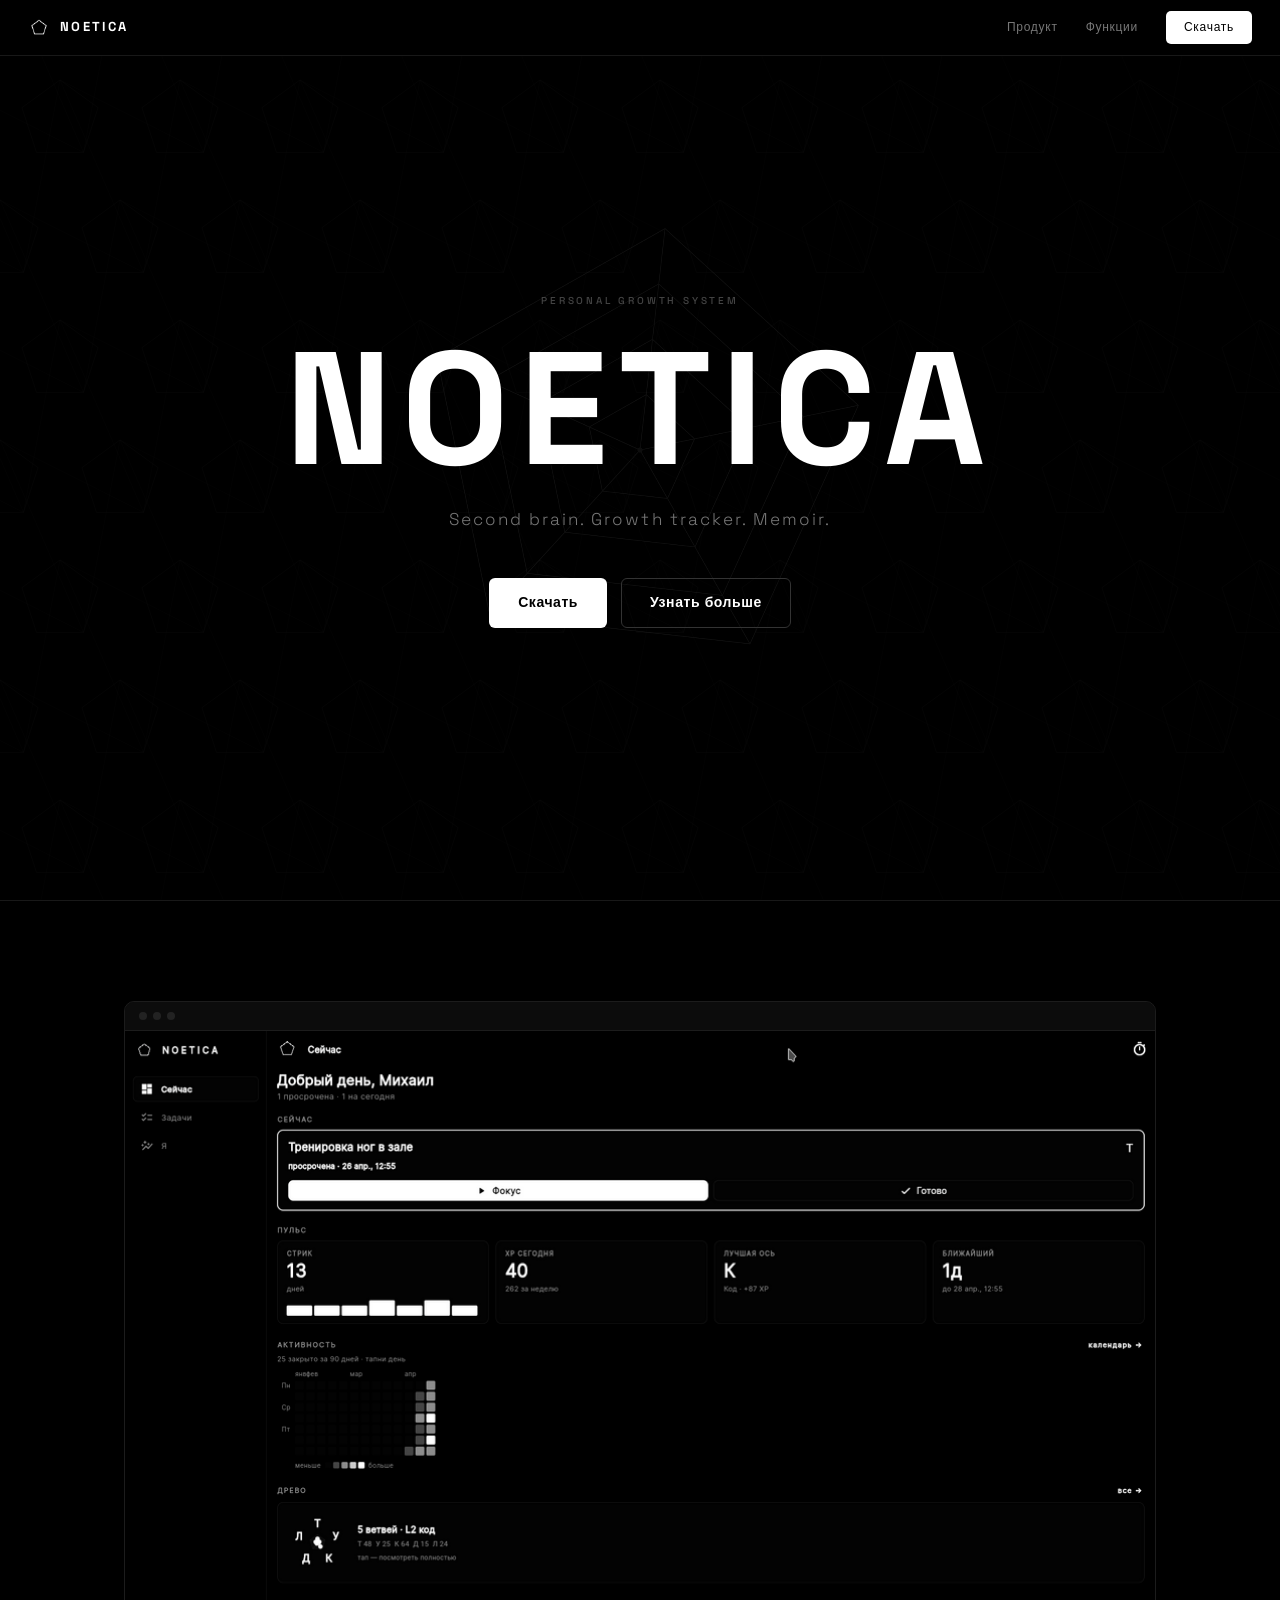
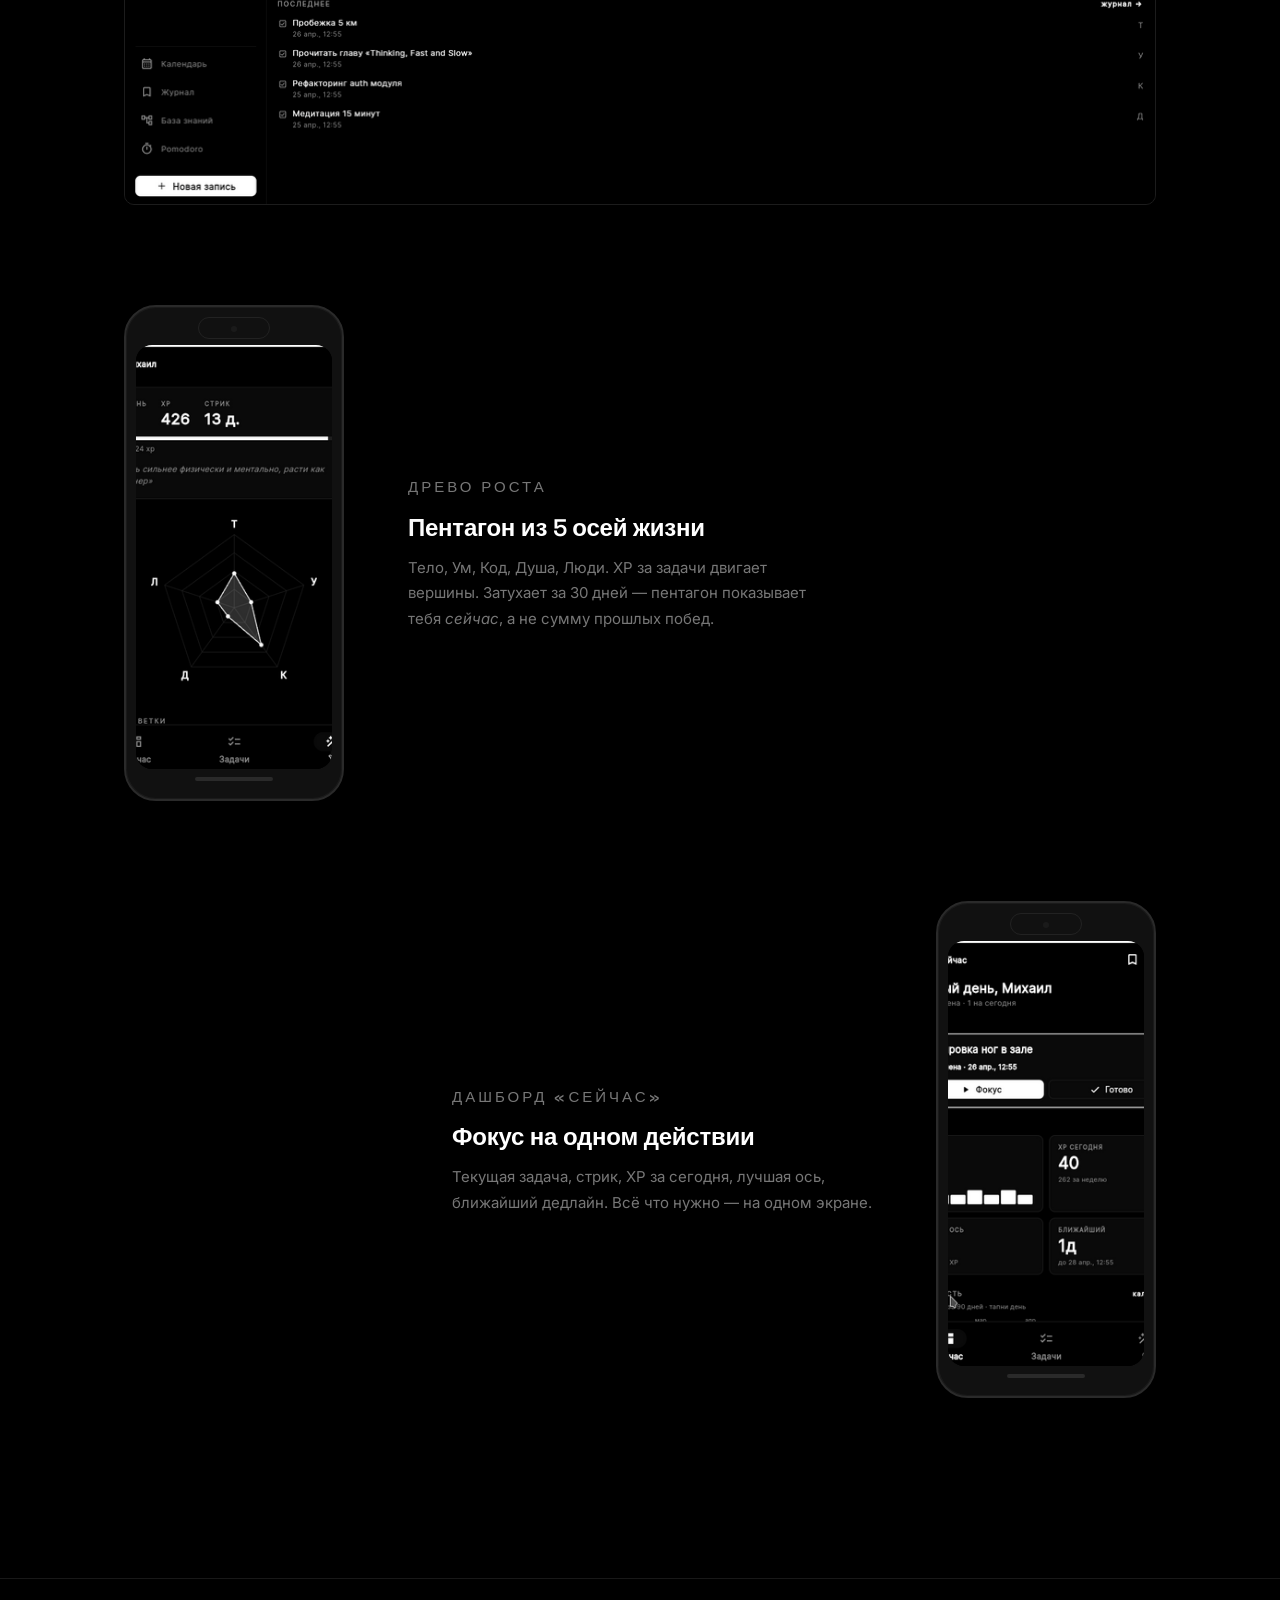
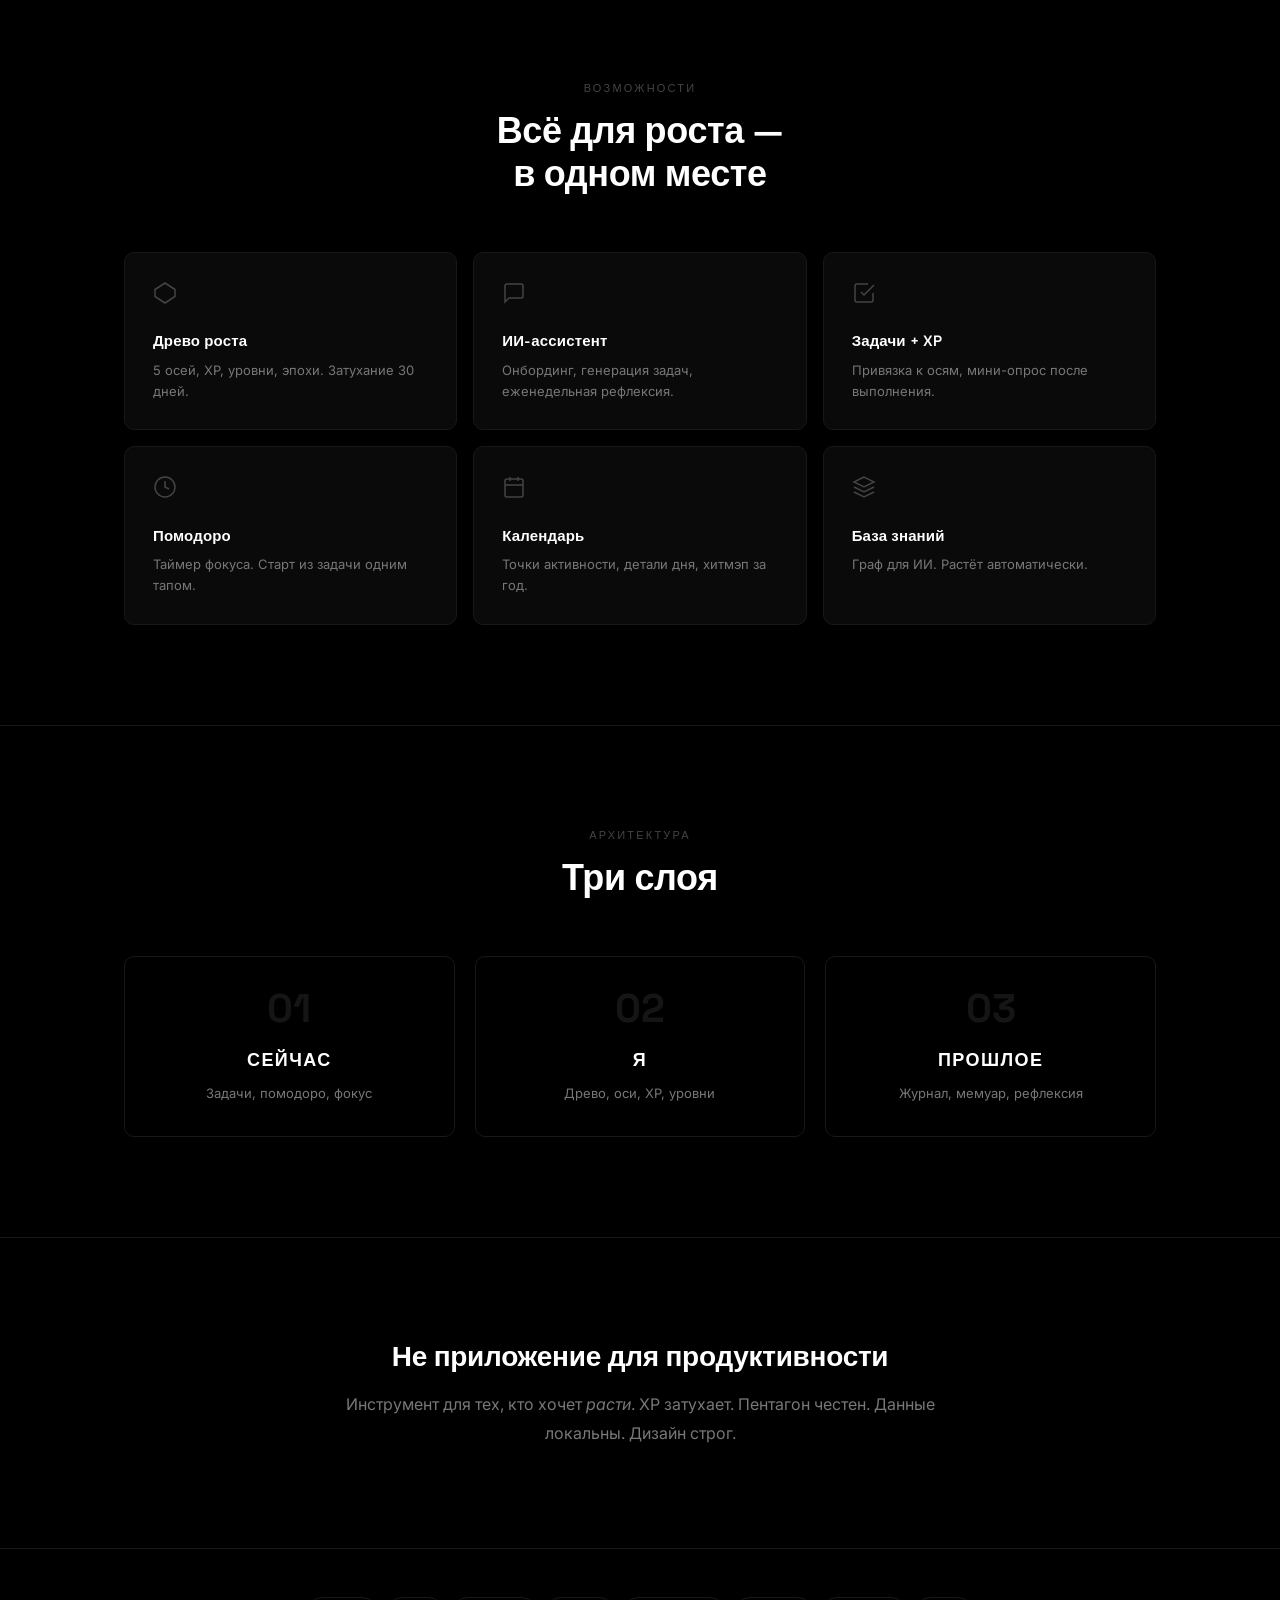
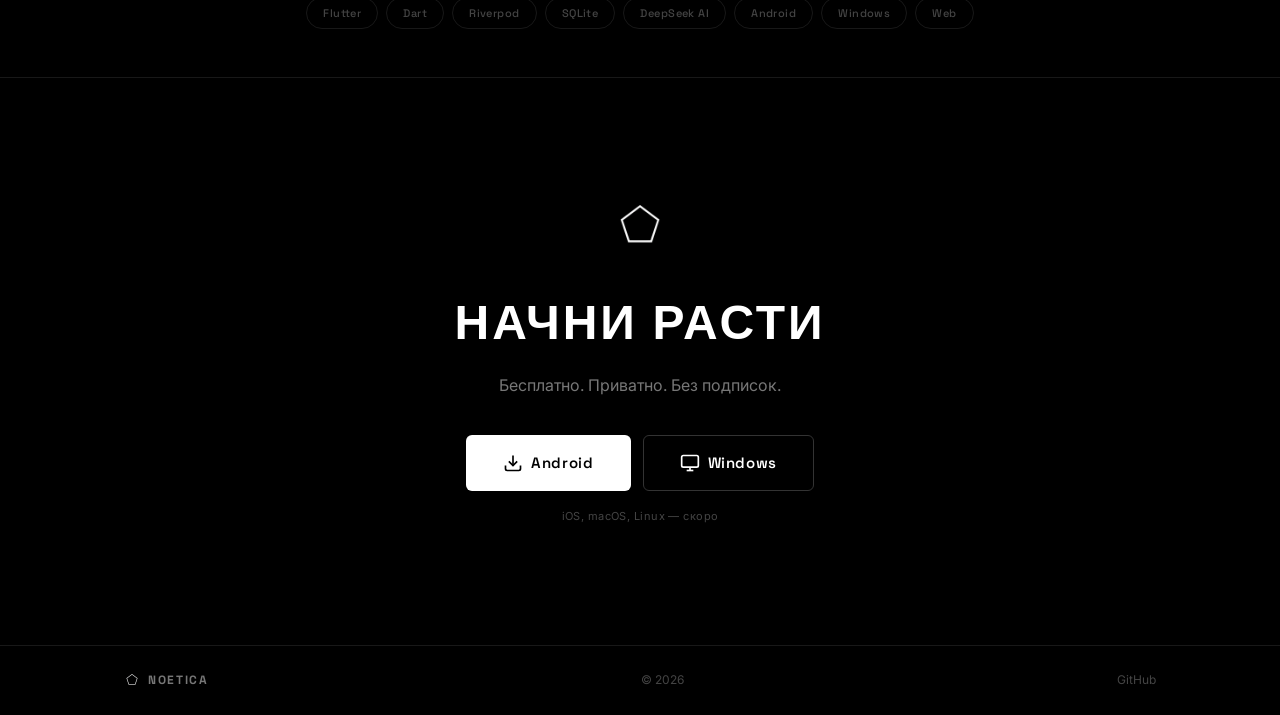
==== commit aa74a87b: "feat(landing): пентагонный бэкграунд + реалистичные телефонные фреймы - Добавлен canvas-based пентаг" ====
--- a/landing/index.html
+++ b/landing/index.html
@@ -12,6 +12,9 @@
 </head>
 <body>
 
+  <!-- PENTAGON NETWORK BACKGROUND -->
+  <canvas class="pentagon-bg" id="pentagonBg"></canvas>
+
   <!-- NAV -->
   <nav class="nav">
     <a href="#" class="nav__brand">
@@ -57,7 +60,8 @@
       <div class="product__duo" data-anim>
         <div class="device device--phone">
           <div class="device__notch"></div>
-          <img src="img/mobile-self.png" alt="Древо роста" />
+          <div class="device__screen"><img src="img/mobile-self.png" alt="Древо роста" /></div>
+          <div class="device__home-ind"></div>
         </div>
         <div class="product__text">
           <p class="label">ДРЕВО РОСТА</p>
@@ -69,7 +73,8 @@
       <div class="product__duo product__duo--reverse" data-anim>
         <div class="device device--phone">
           <div class="device__notch"></div>
-          <img src="img/mobile-dashboard.png" alt="Мобильный дашборд" />
+          <div class="device__screen"><img src="img/mobile-dashboard.png" alt="Мобильный дашборд" /></div>
+          <div class="device__home-ind"></div>
         </div>
         <div class="product__text">
           <p class="label">ДАШБОРД &laquo;СЕЙЧАС&raquo;</p>
--- a/landing/style.css
+++ b/landing/style.css
@@ -31,6 +31,13 @@
   overflow-x: hidden;
 }
 
+/* ── pentagon network background ── */
+.pentagon-bg {
+  position: fixed; inset: 0; z-index: -1;
+  pointer-events: none;
+  opacity: 0.035;
+}
+
 a { color: inherit; text-decoration: none; }
 em { font-style: italic; }
 img { display: block; max-width: 100%; }
@@ -211,28 +218,55 @@
 }
 .device--desktop img { width: 100%; }
 
-/* Phone device */
+/* Phone device — proper iPhone proportions */
 .device--phone {
-  width: 240px;
+  width: 220px;
   background: #111;
   border: 2px solid #2a2a2a;
   border-radius: 32px;
-  padding: 12px 8px 16px;
+  padding: 14px 10px 18px;
   position: relative;
   flex-shrink: 0;
-  box-shadow: 0 24px 64px rgba(0,0,0,.5), inset 0 0 0 1px rgba(255,255,255,.03);
+  box-shadow: 0 32px 80px rgba(0,0,0,.6), inset 0 0 0 1px rgba(255,255,255,.04);
 }
 
 .device__notch {
-  width: 80px; height: 6px;
-  background: #222;
-  border-radius: 4px;
-  margin: 0 auto 8px;
-}
-
-.device--phone img {
+  width: 72px; height: 22px;
+  background: #111;
+  border: 1px solid #222;
+  border-radius: 12px;
+  margin: -4px auto 6px;
+  position: relative;
+}
+.device__notch::after {
+  content: '';
+  position: absolute;
+  top: 8px; left: 50%; transform: translateX(-50%);
+  width: 6px; height: 6px;
+  border-radius: 50%;
+  background: #1a1a1a;
+}
+
+.device--phone .device__screen {
   width: 100%;
+  aspect-ratio: 9 / 19.5;
   border-radius: 16px;
+  overflow: hidden;
+  background: #000;
+  position: relative;
+}
+
+.device--phone .device__screen img {
+  width: 100%; height: 100%;
+  object-fit: cover;
+  object-position: top;
+}
+
+.device__home-ind {
+  width: 40%; height: 4px;
+  background: #2a2a2a;
+  border-radius: 2px;
+  margin: 8px auto 0;
 }
 
 /* Duo layout: phone + text side by side */
@@ -267,7 +301,7 @@
     text-align: center;
     gap: 32px;
   }
-  .device--phone { width: 200px; }
+  .device--phone { width: 180px; }
 }
 
 /* ═══════════ FEATURES ═══════════ */
